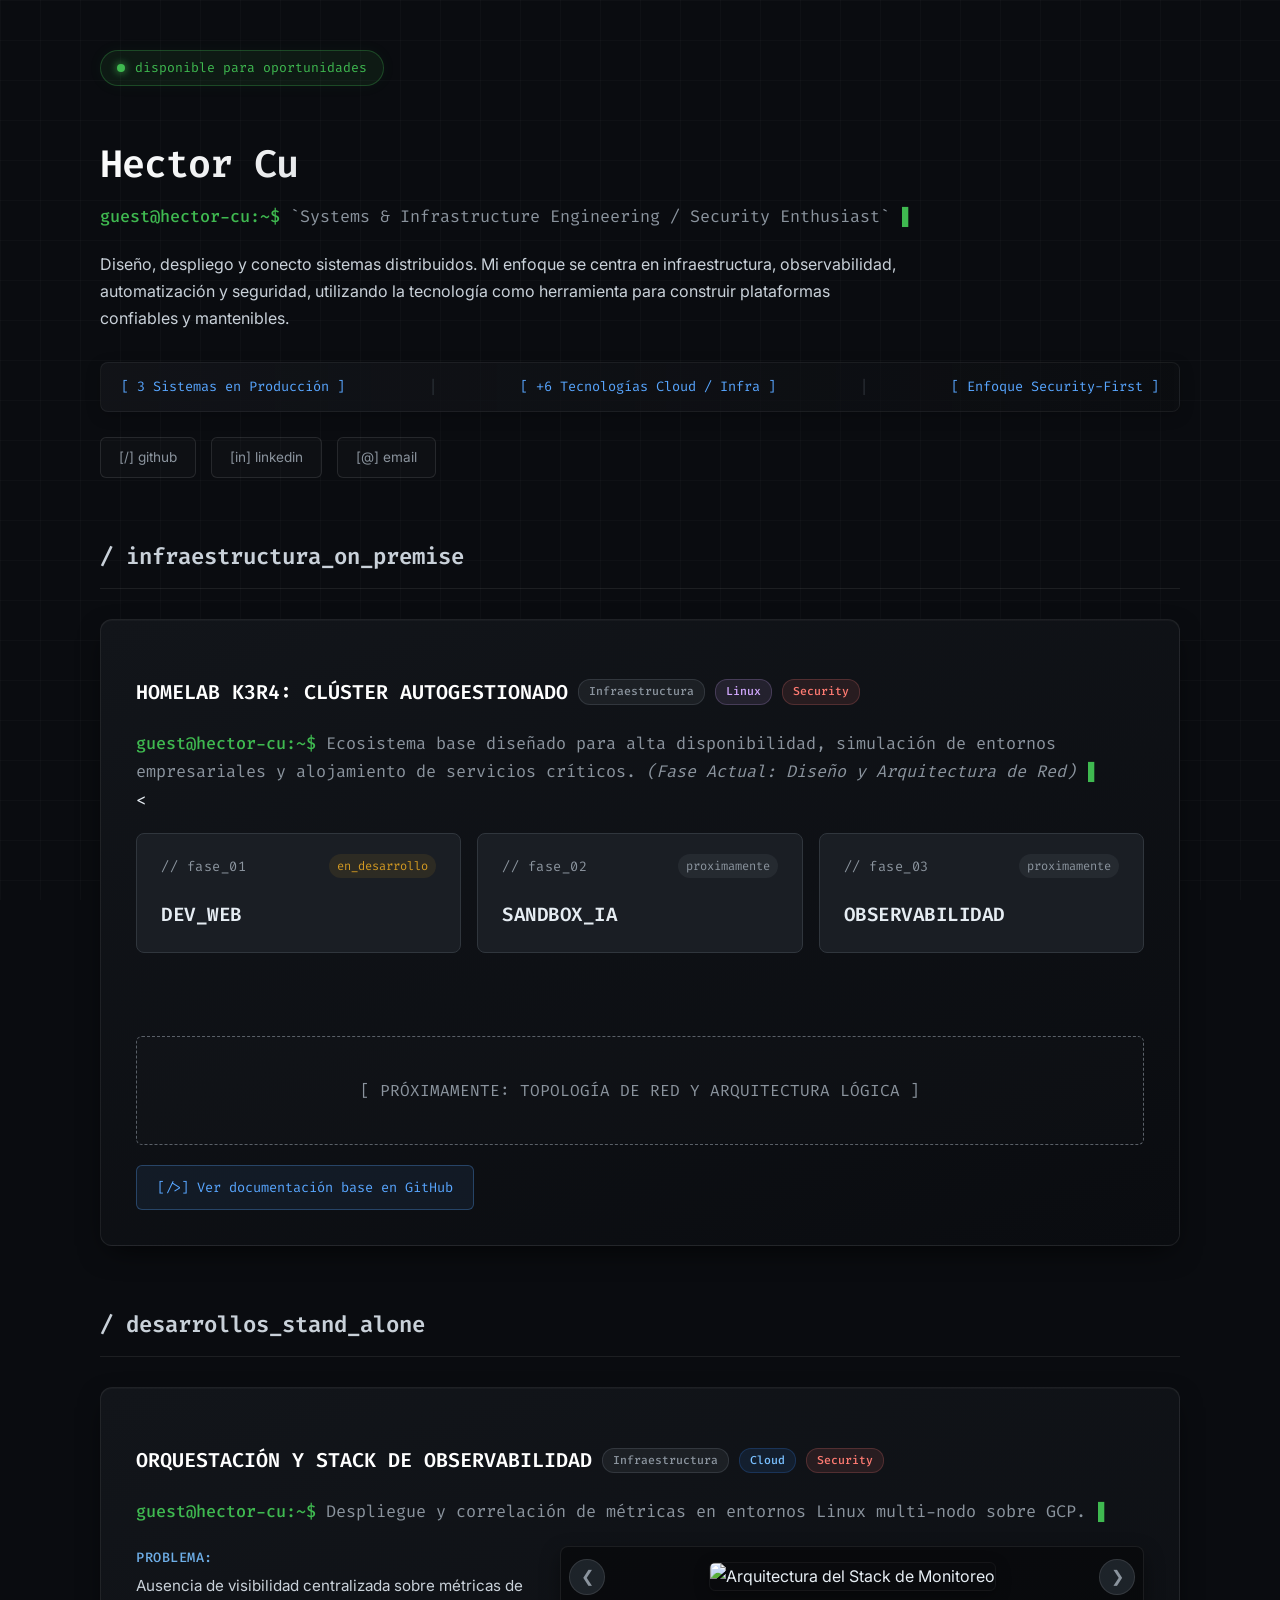
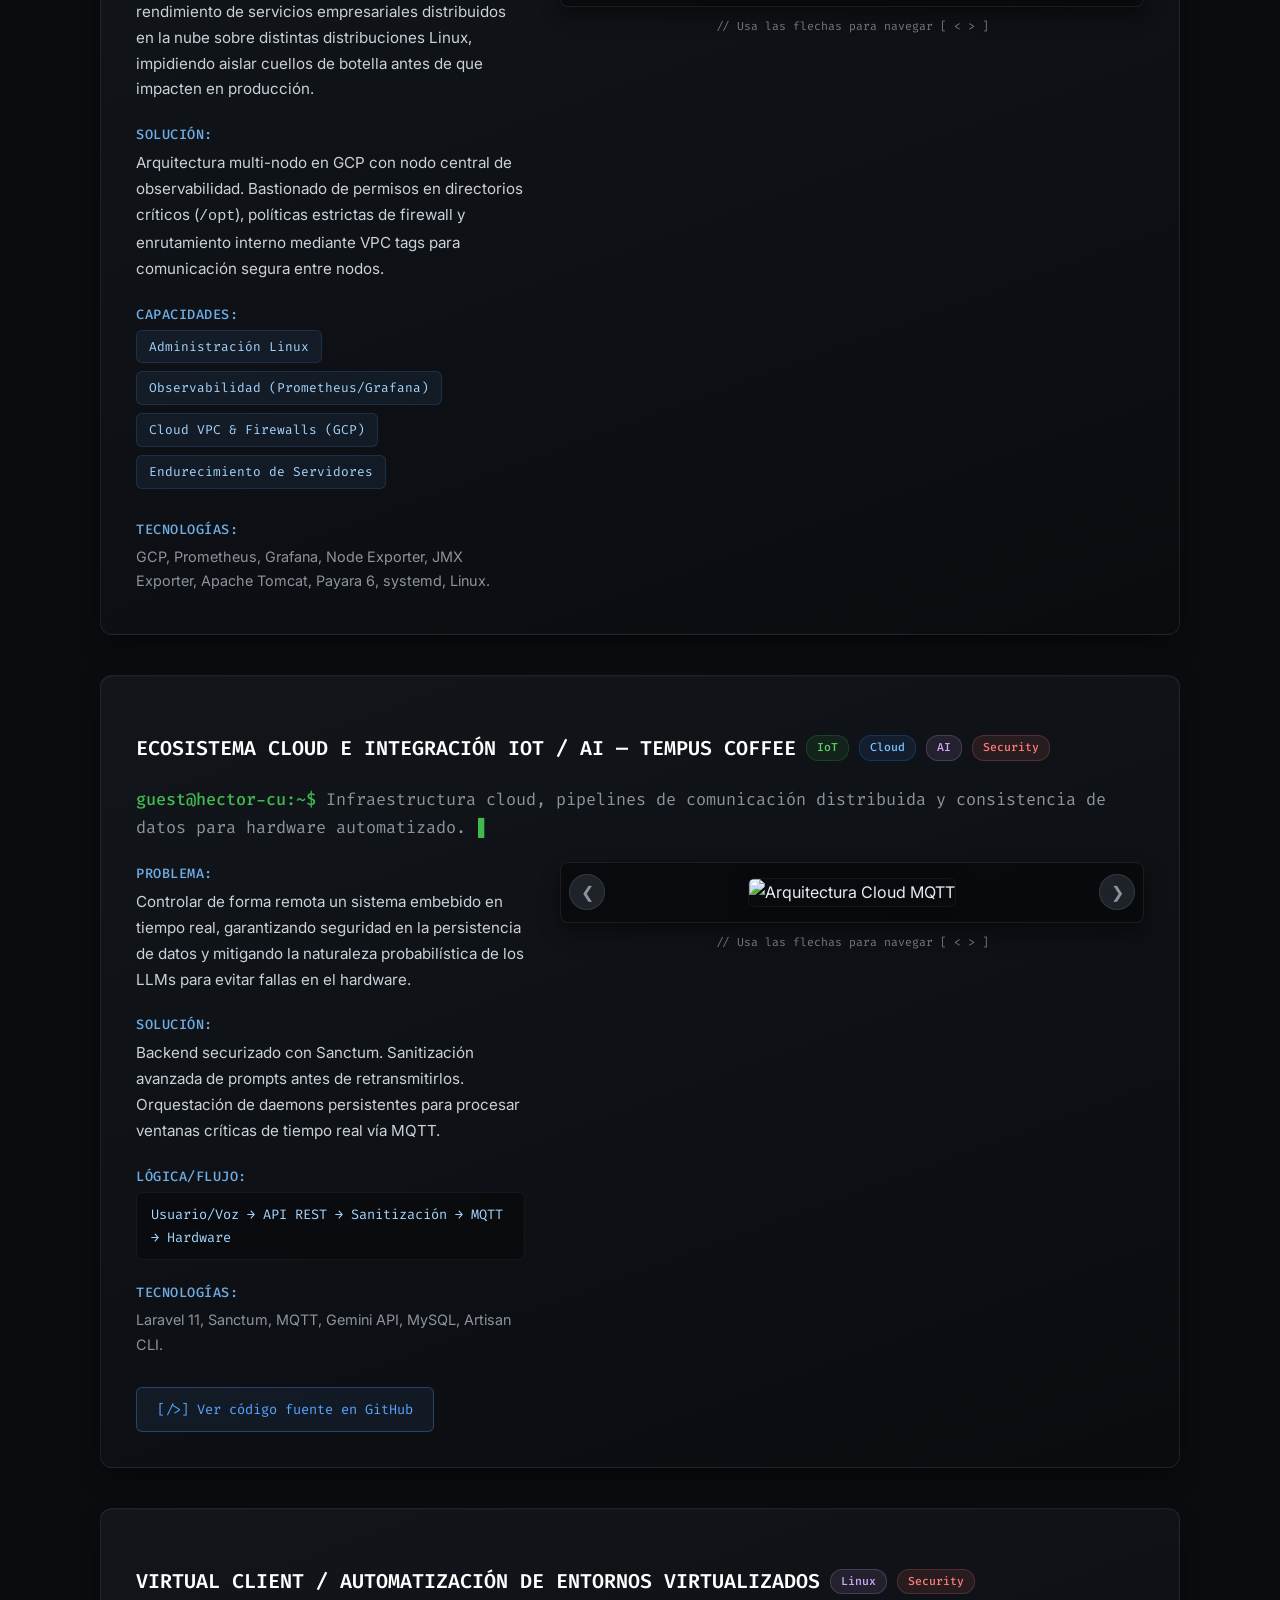
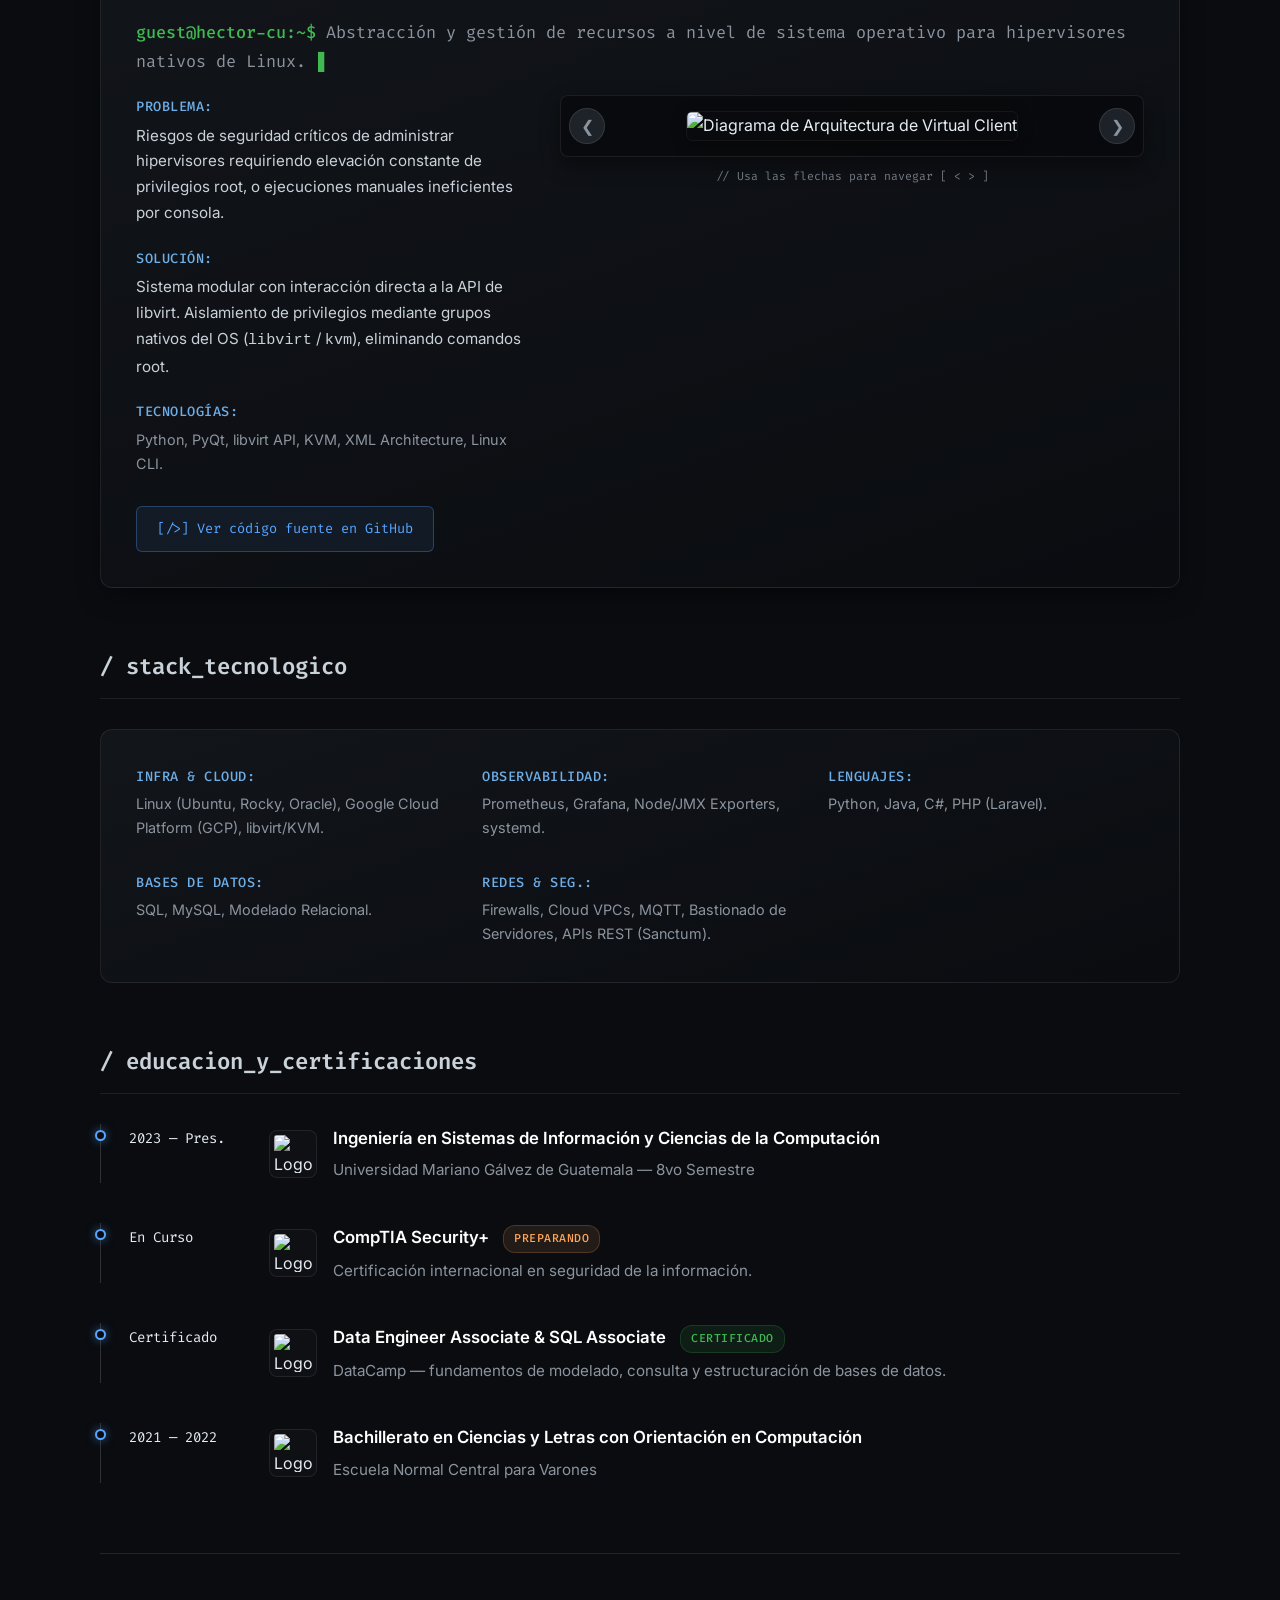
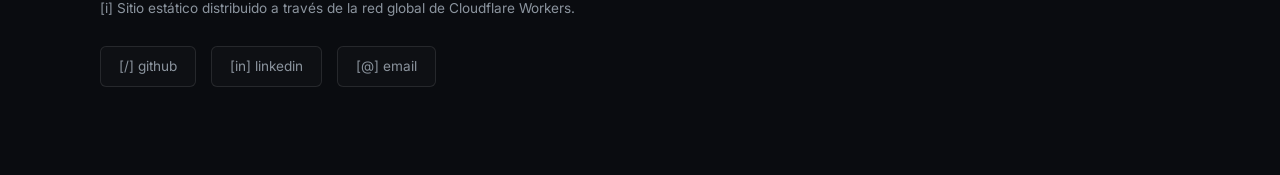
==== files/index.html @ 95800858 "Refactorizacion fases de desarrollo homelab" ====
<!doctype html>
<html lang="es">
  <head>
    <meta charset="UTF-8" />
    <meta name="viewport" content="width=device-width, initial-scale=1.0" />
    <title>Hector Cu | Systems & Infrastructure</title>
    <meta name="referrer" content="no-referrer" />

    <link rel="icon" type="image/svg+xml" href="./images/favicon.svg" />

    <meta property="og:type" content="website" />
    <meta property="og:title" content="Hector Cu | Systems & Infrastructure" />
    <meta
      property="og:description"
      content="Ingeniero de Sistemas enfocado en arquitectura cloud, observabilidad y ciberseguridad. 3 sistemas en producción sobre GCP, libvirt y Laravel."
    />
    <meta
      property="og:url"
      content="https://portafolio.cugarciahector.workers.dev/"
    />
    <meta property="og:image" content="https://i.imgur.com/SAuv549.png" />

    <meta name="twitter:card" content="summary_large_image" />
    <meta name="twitter:title" content="Hector Cu | Systems & Infrastructure" />
    <meta
      name="twitter:description"
      content="Ingeniero de Sistemas enfocado en arquitectura cloud, observabilidad y ciberseguridad."
    />
    <meta name="twitter:image" content="https://i.imgur.com/SAuv549.png" />

    <link
      href="https://fonts.googleapis.com/css2?family=Fira+Code:wght@400;500;600&family=Inter:wght@400;500;600&display=swap"
      rel="stylesheet"
    />
    <link rel="stylesheet" href="./css/styles.css" />
  </head>
  <body>
    <div class="container">
      <header>
        <div class="availability-badge">
          <span class="availability-dot"></span>
          disponible para oportunidades
        </div>

        <h1>Hector Cu</h1>
        <p class="subtitle">
          `Systems & Infrastructure Engineering / Security Enthusiast`
        </p>
        <p class="bio">
          Diseño, despliego y conecto sistemas distribuidos. Mi enfoque se
          centra en infraestructura, observabilidad, automatización y seguridad,
          utilizando la tecnología como herramienta para construir plataformas
          confiables y mantenibles.
        </p>

        <div class="metrics-bar">
          <span>[ 3 Sistemas en Producción ]</span>
          <span class="metrics-divider">|</span>
          <span>[ +6 Tecnologías Cloud / Infra ]</span>
          <span class="metrics-divider">|</span>
          <span>[ Enfoque Security-First ]</span>
        </div>

        <nav class="social-links" aria-label="Enlaces sociales">
          <a href="https://github.com/k3r44" target="_blank" class="social-link"
            >[/] github</a
          >
          <a
            href="https://www.linkedin.com/in/hector-cu/"
            target="_blank"
            class="social-link"
            >[in] linkedin</a
          >
          <a href="mailto:cugarciahector@gmail.com" class="social-link"
            >[@] email</a
          >
        </nav>
      </header>

      <main>
        <!-- ==========================================
                 PROYECTO INSIGNIA: HOMELAB
            =========================================== -->
        <section id="homelab" aria-labelledby="title-homelab">
          <h2 id="title-homelab">/ infraestructura_on_premise</h2>

          <article class="project-card">
            <h3 class="project-title">
              HOMELAB K3R4: CLÚSTER AUTOGESTIONADO
              <span class="tag tag-infra">Infraestructura</span>
              <span class="tag tag-linux">Linux</span>
              <span class="tag tag-sec">Security</span>
            </h3>
            <p class="subtitle">
              Ecosistema base diseñado para alta disponibilidad, simulación de
              entornos empresariales y alojamiento de servicios críticos.
              <em>(Fase Actual: Diseño y Arquitectura de Red)</em>
            </p>

            <<div class="homelab-container">
              <!-- GRID DE TARJETAS INICIALES -->
              <div class="homelab-grid">
                <!-- Fase 1: Dev_Web -->
                <div class="node-card" data-target="detail-01">
                  <div class="card-header">
                    <span class="phase-label">// fase_01</span>
                    <span class="node-status pending">en_desarrollo</span>
                  </div>
                  <h4 class="node-title">Dev_Web</h4>
                </div>

                <!-- Fase 2: Sandbox_IA -->
                 <div class="node-card" data-target="detail-02">
                  <div class="card-header">
                    <span class="phase-label">// fase_02</span>
                    <span class="node-status not-started">proximamente</span>
                  </div>
                  <h4 class="node-title">Sandbox_IA</h4>
                </div>

                <!-- Fase 3: Observabilidad -->
                <div class="node-card" data-target="detail-03">
                  <div class="card-header">
                    <span class="phase-label">// fase_03</span>
                    <span class="node-status not-started">proximamente</span>
                  </div>
                  <h4 class="node-title">Observabilidad</h4>
                </div>
              </div> <!-- ESTE DIV CIERRA EL GRID (Ahora sí incluye las 3) -->

              <!-- PANELES DE DETALLE A ANCHO COMPLETO -->
              <div class="details-wrapper">
                
                <!-- Detalles Fase 1: Dev_Web -->
                <div id="detail-01" class="full-width-detail">
                  <div class="detail-top-right">
                    <span class="node-status status">Arquitectura y Diseño</span>
                  </div>

                  <div class="detail-content-grid">
                    <div class="detail-text-col">
                      <p class="meta-content desc-text">
                        <strong>Descripción:</strong> Entorno de despliegue para
                        aplicaciones web (staging/producción local) enfocado en
                        estabilidad.
                      </p>
                      <p class="meta-content" style="margin-top: 15px">
                        <strong>Objetivos:</strong> Simular el entorno de
                        despliegue para páginas y aplicaciones web.
                      </p>
                      <div class="meta-content" style="margin-top: 25px">
                        <span class="tech-stack">LXC</span>
                        <span class="tech-stack">Nginx</span>
                        <span class="tech-stack">Cloudflare Tunnels</span>
                      </div>
                    </div>
                    <div class="detail-diagram-col">
                      <!-- Contenedor con ID para Mermaid.js -->
                      <div class="node-diagram" id="diagrama-fase-1">
                        <!-- El script de Mermaid inyectará el gráfico aquí -->
                      </div>
                    </div>
                  </div>
                </div>

                <!-- Detalles Fase 2: Sandbox_IA -->
                 <div id="detail-02" class="full-width-detail">
                  <div class="detail-top-right">
                    <span class="node-status not-started">Próximamente</span>
                  </div>

                  <div class="detail-content-grid">
                    <div class="detail-text-col">
                      <p class="meta-content desc-text">
                        <strong>Descripción:</strong> Entorno aislado
                        (air-gapped/VLAN separada) para experimentación y
                        despliegue de modelos LLM locales.
                      </p>
                      <p class="meta-content" style="margin-top: 15px">
                        <strong>Objetivos:</strong> Alojar servicios de IA sin
                        exposición externa garantizando privacidad de datos.
                      </p>
                      <div class="meta-content" style="margin-top: 25px">
                        <span class="tech-stack">CUDA</span>
                        <span class="tech-stack">Ollama</span>
                      </div>
                    </div>
                    <div class="detail-diagram-col">
                      <div class="node-diagram">
                        <span>[ PRÓXIMAMENTE: DIAGRAMA E INFORMACIÓN DEL SANDBOX IA ]</span>
                      </div>
                    </div>
                  </div>
                </div>

                <!-- Detalles Fase 3: Observabilidad -->
                <div id="detail-03" class="full-width-detail">
                  <div class="detail-top-right">
                    <span class="node-status not-started">Próximamente</span>
                  </div>

                  <div class="detail-content-grid">
                    <div class="detail-text-col">
                      <p class="meta-content desc-text">
                        <strong>Descripción:</strong> Stack integral para la
                        supervisión de recursos, máquinas virtuales y
                        contenedores en tiempo real.
                      </p>
                      <p class="meta-content" style="margin-top: 15px">
                        <strong>Objetivos:</strong> Monitoreo proactivo,
                        recolección de métricas y visualización de logs.
                      </p>
                      <div class="meta-content" style="margin-top: 25px">
                        <span class="tech-stack">Prometheus</span>
                        <span class="tech-stack">Grafana</span>
                      </div>
                    </div>
                    <div class="detail-diagram-col">
                      <div class="node-diagram">
                        <span>[ PRÓXIMAMENTE: DIAGRAMA E INFORMACIÓN DEL STACK ]</span>
                      </div>
                    </div>
                  </div>
                </div>

              </div>

              <!-- Diagrama base que siempre está visible al fondo -->
              <div class="homelab-diagram">
                <span>[ PRÓXIMAMENTE: TOPOLOGÍA DE RED Y ARQUITECTURA LÓGICA ]</span>
              </div>
            </div>
            <a
              href="https://github.com/k3r44/Infraestructura-homelab"
              target="_blank"
              class="btn-github"
              style="margin-top: 20px; display: inline-block"
              >[/>] Ver documentación base en GitHub</a
            >
          </article>
        </section>

        <!-- ==========================================
                 OTROS PROYECTOS PRINCIPALES
            =========================================== -->
        <section id="proyectos" aria-labelledby="title-proyectos">
          <h2 id="title-proyectos">/ desarrollos_stand_alone</h2>

          <article class="project-card">
            <h3 class="project-title">
              ORQUESTACIÓN Y STACK DE OBSERVABILIDAD
              <span class="tag tag-infra">Infraestructura</span>
              <span class="tag tag-cloud">Cloud</span>
              <span class="tag tag-sec">Security</span>
            </h3>
            <p class="subtitle" style="margin-bottom: 20px">
              Despliegue y correlación de métricas en entornos Linux multi-nodo
              sobre GCP.
            </p>

            <div class="project-split">
              <div class="project-info">
                <div class="project-section">
                  <span class="meta-label">Problema:</span>
                  <p class="meta-content">
                    Ausencia de visibilidad centralizada sobre métricas de
                    rendimiento de servicios empresariales distribuidos en la
                    nube sobre distintas distribuciones Linux, impidiendo aislar
                    cuellos de botella antes de que impacten en producción.
                  </p>
                </div>

                <div class="project-section">
                  <span class="meta-label">Solución:</span>
                  <p class="meta-content">
                    Arquitectura multi-nodo en GCP con nodo central de
                    observabilidad. Bastionado de permisos en directorios
                    críticos (<code>/opt</code>), políticas estrictas de
                    firewall y enrutamiento interno mediante VPC tags para
                    comunicación segura entre nodos.
                  </p>
                </div>

                <div class="project-section">
                  <span class="meta-label">Capacidades:</span>
                  <div class="meta-content">
                    <span class="tech-stack">Administración Linux</span>
                    <span class="tech-stack"
                      >Observabilidad (Prometheus/Grafana)</span
                    >
                    <span class="tech-stack">Cloud VPC & Firewalls (GCP)</span>
                    <span class="tech-stack">Endurecimiento de Servidores</span>
                  </div>
                </div>

                <div class="project-section">
                  <span class="meta-label">Tecnologías:</span>
                  <p class="meta-content tech-list">
                    GCP, Prometheus, Grafana, Node Exporter, JMX Exporter,
                    Apache Tomcat, Payara 6, systemd, Linux.
                  </p>
                </div>
              </div>

              <div class="project-gallery">
                <div class="carousel-container carousel">
                  <button
                    class="carousel-btn prev"
                    aria-label="Imagen anterior"
                  >
                    &#10094;
                  </button>
                  <div class="carousel-track">
                    <div class="slide">
                      <img
                        src="https://i.imgur.com/qq0LzWN.png"
                        alt="Arquitectura del Stack de Monitoreo"
                        class="carousel-img"
                      />
                    </div>
                    <div class="slide">
                      <img
                        src="https://i.imgur.com/SAuv549.png"
                        alt="Grafana Telemetry Dashboard"
                        class="carousel-img"
                      />
                    </div>
                    <div class="slide">
                      <img
                        src="https://i.imgur.com/YJ1fjzV.png"
                        alt="Grafana Resource Detail"
                        class="carousel-img"
                      />
                    </div>
                  </div>
                  <button
                    class="carousel-btn next"
                    aria-label="Siguiente imagen"
                  >
                    &#10095;
                  </button>
                </div>
                <span class="carousel-indicator"
                  >// Usa las flechas para navegar [ &lt; &gt; ]</span
                >
              </div>
            </div>
          </article>

          <article class="project-card">
            <h3 class="project-title">
              ECOSISTEMA CLOUD E INTEGRACIÓN IOT / AI — TEMPUS COFFEE
              <span class="tag tag-iot">IoT</span>
              <span class="tag tag-cloud">Cloud</span>
              <span class="tag tag-ai">AI</span>
              <span class="tag tag-sec">Security</span>
            </h3>
            <p class="subtitle" style="margin-bottom: 20px">
              Infraestructura cloud, pipelines de comunicación distribuida y
              consistencia de datos para hardware automatizado.
            </p>

            <div class="project-split">
              <div class="project-info">
                <div class="project-section">
                  <span class="meta-label">Problema:</span>
                  <p class="meta-content">
                    Controlar de forma remota un sistema embebido en tiempo
                    real, garantizando seguridad en la persistencia de datos y
                    mitigando la naturaleza probabilística de los LLMs para
                    evitar fallas en el hardware.
                  </p>
                </div>

                <div class="project-section">
                  <span class="meta-label">Solución:</span>
                  <p class="meta-content">
                    Backend securizado con Sanctum. Sanitización avanzada de
                    prompts antes de retransmitirlos. Orquestación de daemons
                    persistentes para procesar ventanas críticas de tiempo real
                    vía MQTT.
                  </p>
                </div>

                <div class="project-section">
                  <span class="meta-label">Lógica/Flujo:</span>
                  <p class="meta-content flow-text">
                    Usuario/Voz → API REST → Sanitización → MQTT → Hardware
                  </p>
                </div>

                <div class="project-section">
                  <span class="meta-label">Tecnologías:</span>
                  <p class="meta-content tech-list">
                    Laravel 11, Sanctum, MQTT, Gemini API, MySQL, Artisan CLI.
                  </p>
                </div>
              </div>

              <div class="project-gallery">
                <div class="carousel-container carousel">
                  <button
                    class="carousel-btn prev"
                    aria-label="Imagen anterior"
                  >
                    &#10094;
                  </button>
                  <div class="carousel-track">
                    <div class="slide">
                      <img
                        src="https://i.imgur.com/8CYnpdY.png"
                        alt="Arquitectura Cloud MQTT"
                        class="carousel-img"
                      />
                    </div>
                    <div class="slide">
                      <img
                        src="https://i.imgur.com/5h6PEkO.png"
                        alt="Planos de Ingeniería de Hardware"
                        class="carousel-img"
                      />
                    </div>
                    <div class="slide">
                      <img
                        src="https://i.imgur.com/HVesEwt.png"
                        alt="Frontend Tempus Coffee"
                        class="carousel-img"
                      />
                    </div>
                  </div>
                  <button
                    class="carousel-btn next"
                    aria-label="Siguiente imagen"
                  >
                    &#10095;
                  </button>
                </div>
                <span class="carousel-indicator"
                  >// Usa las flechas para navegar [ &lt; &gt; ]</span
                >
              </div>
            </div>

            <a
              href="https://github.com/k3r44/cafetera-laravel"
              target="_blank"
              class="btn-github"
              >[/>] Ver código fuente en GitHub</a
            >
          </article>

          <article class="project-card">
            <h3 class="project-title">
              VIRTUAL CLIENT / AUTOMATIZACIÓN DE ENTORNOS VIRTUALIZADOS
              <span class="tag tag-linux">Linux</span>
              <span class="tag tag-sec">Security</span>
            </h3>
            <p class="subtitle" style="margin-bottom: 20px">
              Abstracción y gestión de recursos a nivel de sistema operativo
              para hipervisores nativos de Linux.
            </p>

            <div class="project-split">
              <div class="project-info">
                <div class="project-section">
                  <span class="meta-label">Problema:</span>
                  <p class="meta-content">
                    Riesgos de seguridad críticos de administrar hipervisores
                    requiriendo elevación constante de privilegios root, o
                    ejecuciones manuales ineficientes por consola.
                  </p>
                </div>

                <div class="project-section">
                  <span class="meta-label">Solución:</span>
                  <p class="meta-content">
                    Sistema modular con interacción directa a la API de libvirt.
                    Aislamiento de privilegios mediante grupos nativos del OS
                    (<code>libvirt</code> / <code>kvm</code>), eliminando
                    comandos root.
                  </p>
                </div>

                <div class="project-section">
                  <span class="meta-label">Tecnologías:</span>
                  <p class="meta-content tech-list">
                    Python, PyQt, libvirt API, KVM, XML Architecture, Linux CLI.
                  </p>
                </div>
              </div>

              <div class="project-gallery">
                <div class="carousel-container carousel">
                  <button
                    class="carousel-btn prev"
                    aria-label="Imagen anterior"
                  >
                    &#10094;
                  </button>
                  <div class="carousel-track">
                    <div class="slide">
                      <img
                        src="https://i.imgur.com/eMKJnuF.png"
                        alt="Diagrama de Arquitectura de Virtual Client"
                        class="carousel-img"
                      />
                    </div>
                    <div class="slide">
                      <img
                        src="https://i.imgur.com/dEFFFmI.png"
                        alt="Virtual Client GUI Interface"
                        class="carousel-img"
                      />
                    </div>
                  </div>
                  <button
                    class="carousel-btn next"
                    aria-label="Siguiente imagen"
                  >
                    &#10095;
                  </button>
                </div>
                <span class="carousel-indicator"
                  >// Usa las flechas para navegar [ &lt; &gt; ]</span
                >
              </div>
            </div>

            <a
              href="https://github.com/k3r44/Virtual_Client"
              target="_blank"
              class="btn-github"
              >[/>] Ver código fuente en GitHub</a
            >
          </article>
        </section>

        <!-- ==========================================
                 STACK TECNOLÓGICO
            =========================================== -->
        <section id="stack" aria-labelledby="title-stack">
          <h2 id="title-stack">/ stack_tecnologico</h2>

          <div class="stack-card">
            <div class="project-section">
              <span class="meta-label">Infra & Cloud:</span>
              <p class="meta-content tech-list">
                Linux (Ubuntu, Rocky, Oracle), Google Cloud Platform (GCP),
                libvirt/KVM.
              </p>
            </div>
            <div class="project-section">
              <span class="meta-label">Observabilidad:</span>
              <p class="meta-content tech-list">
                Prometheus, Grafana, Node/JMX Exporters, systemd.
              </p>
            </div>
            <div class="project-section">
              <span class="meta-label">Lenguajes:</span>
              <p class="meta-content tech-list">
                Python, Java, C#, PHP (Laravel).
              </p>
            </div>
            <div class="project-section">
              <span class="meta-label">Bases de Datos:</span>
              <p class="meta-content tech-list">
                SQL, MySQL, Modelado Relacional.
              </p>
            </div>
            <div class="project-section">
              <span class="meta-label">Redes & Seg.:</span>
              <p class="meta-content tech-list">
                Firewalls, Cloud VPCs, MQTT, Bastionado de Servidores, APIs REST
                (Sanctum).
              </p>
            </div>
          </div>
        </section>

        <!-- ==========================================
                 EDUCACIÓN Y CERTIFICACIONES
            =========================================== -->
        <section id="educacion" aria-labelledby="title-edu">
          <h2 id="title-edu">/ educacion_y_certificaciones</h2>

          <article class="edu-card">
            <div class="edu-section">
              <span class="edu-time">2023 — Pres.</span>
              <div class="edu-flex-container">
                <img
                  src="https://placehold.co/100x100/12151a/8b949e?text=UMG"
                  alt="Logo UMG"
                  class="edu-logo"
                />
                <div class="meta-content">
                  <span class="edu-name"
                    >Ingeniería en Sistemas de Información y Ciencias de la
                    Computación</span
                  >
                  <span class="edu-sub"
                    >Universidad Mariano Gálvez de Guatemala — 8vo
                    Semestre</span
                  >
                </div>
              </div>
            </div>
          </article>

          <article class="edu-card">
            <div class="edu-section">
              <span class="edu-time">En Curso</span>
              <div class="edu-flex-container">
                <img
                  src="https://placehold.co/100x100/12151a/ffa657?text=SEC%2B"
                  alt="Logo CompTIA"
                  class="edu-logo"
                />
                <div class="meta-content">
                  <span class="edu-name">
                    CompTIA Security+
                    <span class="cert-status in-progress">preparando</span>
                  </span>
                  <span class="edu-sub"
                    >Certificación internacional en seguridad de la
                    información.</span
                  >
                </div>
              </div>
            </div>
          </article>

          <article class="edu-card">
            <div class="edu-section">
              <span class="edu-time">Certificado</span>
              <div class="edu-flex-container">
                <img
                  src="https://placehold.co/100x100/12151a/3fb950?text=DC"
                  alt="Logo DataCamp"
                  class="edu-logo"
                />
                <div class="meta-content">
                  <span class="edu-name">
                    Data Engineer Associate & SQL Associate
                    <span class="cert-status done">certificado</span>
                  </span>
                  <span class="edu-sub"
                    >DataCamp — fundamentos de modelado, consulta y
                    estructuración de bases de datos.</span
                  >
                </div>
              </div>
            </div>
          </article>

          <article class="edu-card">
            <div class="edu-section">
              <span class="edu-time">2021 — 2022</span>
              <div class="edu-flex-container">
                <img
                  src="https://placehold.co/100x100/12151a/8b949e?text=ENCV"
                  alt="Logo Colegio"
                  class="edu-logo"
                />
                <div class="meta-content">
                  <span class="edu-name"
                    >Bachillerato en Ciencias y Letras con Orientación en
                    Computación</span
                  >
                  <span class="edu-sub"
                    >Escuela Normal Central para Varones</span
                  >
                </div>
              </div>
            </div>
          </article>
        </section>
      </main>

      <footer>
        <p class="footer-note">
          [i] Sitio estático distribuido a través de la red global de Cloudflare
          Workers.
        </p>
        <nav
          class="social-links"
          aria-label="Enlaces sociales del pie de página"
        >
          <a href="https://github.com/k3r44" target="_blank" class="social-link"
            >[/] github</a
          >
          <a
            href="https://www.linkedin.com/in/hector-cu/"
            target="_blank"
            class="social-link"
            >[in] linkedin</a
          >
          <a href="mailto:cugarciahector@gmail.com" class="social-link"
            >[@] email</a
          >
        </nav>
      </footer>
    </div>

    <script>
      document.addEventListener("DOMContentLoaded", () => {
        // ==========================================
        // 1. LÓGICA DEL CARRUSEL DE IMÁGENES
        // ==========================================
        document.querySelectorAll(".carousel").forEach((carousel) => {
          const track = carousel.querySelector(".carousel-track");
          const slides = Array.from(track.querySelectorAll(".slide"));
          const nextBtn = carousel.querySelector(".next");
          const prevBtn = carousel.querySelector(".prev");
          let currentIndex = 0;

          function updateCarousel() {
            track.style.transform = `translateX(-${currentIndex * 100}%)`;
          }

          nextBtn.addEventListener("click", () => {
            currentIndex =
              currentIndex === slides.length - 1 ? 0 : currentIndex + 1;
            updateCarousel();
          });

          prevBtn.addEventListener("click", () => {
            currentIndex =
              currentIndex === 0 ? slides.length - 1 : currentIndex - 1;
            updateCarousel();
          });
        });
      });

      // ==========================================
      // 2. LÓGICA DE EXPANSIÓN A ANCHO COMPLETO (HOVER MEJORADO)
      // ==========================================
      const phaseCards = document.querySelectorAll(".node-card");
      const detailPanels = document.querySelectorAll(".full-width-detail");
      
      let hideTimeout; // Variable para controlar el temporizador

      phaseCards.forEach((card) => {
        // Cuando el mouse ENTRA a la tarjeta pequeña
        card.addEventListener("mouseenter", () => {
          clearTimeout(hideTimeout); // Cancelamos cualquier cierre pendiente
          
          detailPanels.forEach((panel) => panel.classList.remove("active"));
          const targetId = card.getAttribute("data-target");
          document.getElementById(targetId).classList.add("active");
        });

        // Cuando el mouse SALE de la tarjeta pequeña
        card.addEventListener("mouseleave", () => {
          const targetId = card.getAttribute("data-target");
          
          // En lugar de cerrar de golpe, esperamos 150ms. 
          // Es el tiempo suficiente para mover el mouse hacia abajo.
          hideTimeout = setTimeout(() => {
            document.getElementById(targetId).classList.remove("active");
          }, 150);
        });
      });

      // Añadimos interactividad a los paneles grandes también
      detailPanels.forEach((panel) => {
        // Si el mouse logra entrar al panel grande a tiempo, cancelamos el cierre
        panel.addEventListener("mouseenter", () => {
          clearTimeout(hideTimeout); 
        });

        // Si el mouse sale del panel grande, entonces sí lo cerramos
        panel.addEventListener("mouseleave", () => {
          panel.classList.remove("active");
        });
      });
    </script>

    <!-- ==========================================
         3. LÓGICA DE MERMAID (DIAGRAMAS COMO CÓDIGO)
         ========================================== -->
    <script type="module">
        import mermaid from 'https://cdn.jsdelivr.net/npm/mermaid@10/dist/mermaid.esm.min.mjs';
        
        // Configuramos el diseño oscuro para que combine
        mermaid.initialize({ 
            startOnLoad: true, 
            theme: 'dark',
            background: 'transparent'
        });

        // Hacemos el fetch de tu archivo de forma dinámica
        fetch('./diagrams/produccion_web.mmd')
            .then(response => {
                if (!response.ok) throw new Error('No se pudo cargar el archivo del diagrama');
                return response.text();
            })
            .then(mermaidCode => {
                const container = document.getElementById('diagrama-fase-1');
                if(container) {
                    // Metemos el código crudo dentro de la etiqueta pre
                    container.innerHTML = `<pre class="mermaid">${mermaidCode}</pre>`;
                    // Le decimos a Mermaid que escanee y dibuje el SVG
                    mermaid.run({ nodes: container.querySelectorAll('.mermaid') });
                }
            })
            .catch(error => console.error('Error cargando Mermaid:', error));
    </script>
  </body>
</html>
---- files/css/styles.css ----
/* ============================================
   Hector Cu | Portfolio Styles
   Premium Engineering Interface (Grid & Custom Fonts)
   ============================================ */

/* === BASE === */
html { scroll-behavior: smooth; }

*, *::before, *::after { box-sizing: border-box; }

body {
    background-color: #0a0c10;
    background-image: 
        linear-gradient(rgba(255, 255, 255, 0.02) 1px, transparent 1px),
        linear-gradient(90deg, rgba(255, 255, 255, 0.02) 1px, transparent 1px);
    background-size: 40px 40px; 
    background-attachment: fixed;
    color: #e6edf3;
    font-family: 'Inter', system-ui, -apple-system, sans-serif;
    line-height: 1.7; 
    margin: 0;
    padding: 50px 20px;
}

/* 1. CONTENEDOR MÁS ANCHO PARA MÁS PRESENCIA */
.container {
    max-width: 1080px; 
    margin: 0 auto;
}

/* === TIPOGRAFÍA TÉCNICA === */
h1, h2, h3, .meta-label, .tech-stack, .flow-text, summary, .btn-github, .edu-time, .cert-status, .availability-badge, .metrics-bar, .carousel-indicator {
    font-family: 'Fira Code', monospace;
}

h1, h2, h3 { font-weight: 600; }

h1 {
    font-size: 2.4rem; 
    margin-bottom: 5px;
    background: linear-gradient(135deg, #ffffff 0%, #8b949e 100%);
    background-clip: text;
    -webkit-background-clip: text;
    -webkit-text-fill-color: transparent;
    letter-spacing: -1px;
}

h2 {
    font-size: 1.4rem;
    margin-top: 60px;
    margin-bottom: 30px;
    border-bottom: 1px solid rgba(255, 255, 255, 0.08); 
    padding-bottom: 12px;
    color: #c9d1d9;
}

.subtitle {
    color: #8b949e;
    font-size: 1.05rem;
    margin: 0;
    font-family: 'Fira Code', monospace;
}

.subtitle::before {
    content: "guest@hector-cu:~$ ";
    color: #3fb950;
    font-weight: 500;
}

.subtitle::after {
    content: "▋";
    color: #3fb950;
    margin-left: 2px;
    animation: blink-cursor 1.2s steps(2, start) infinite;
}

@keyframes blink-cursor { to { visibility: hidden; } }

/* === HEADER === */
header {
    margin-bottom: 20px;
    animation: systemRender 0.5s cubic-bezier(0.16, 1, 0.3, 1) forwards;
}

.bio {
    color: #c9d1d9;
    font-size: 1rem;
    margin-top: 20px;
    margin-bottom: 0;
    max-width: 800px; 
}

/* === MÉTRICAS ANCLA === */
.metrics-bar {
    font-size: 0.85rem;
    color: #58a6ff;
    background: linear-gradient(90deg, rgba(18, 20, 25, 0.9) 0%, rgba(13, 15, 18, 0.5) 100%);
    border: 1px solid rgba(255, 255, 255, 0.06);
    border-radius: 8px;
    padding: 12px 20px;
    margin-top: 30px;
    display: flex;
    justify-content: space-between;
    flex-wrap: wrap;
    gap: 10px;
    box-shadow: 0 4px 15px rgba(0,0,0,0.2); 
    opacity: 0;
    animation: systemRender 0.5s cubic-bezier(0.16, 1, 0.3, 1) forwards;
    animation-delay: 0.1s;
}

.metrics-divider { color: #30363d; }

/* === BADGE DE DISPONIBILIDAD === */
.availability-badge {
    display: inline-flex;
    align-items: center;
    gap: 10px;
    font-size: 0.82rem;
    color: #3fb950;
    background-color: rgba(63, 185, 80, 0.08); 
    border: 1px solid rgba(63, 185, 80, 0.3);
    border-radius: 20px;
    padding: 6px 16px;
    margin-bottom: 20px;
    box-shadow: 0 0 15px rgba(63, 185, 80, 0.05); 
}

.availability-dot {
    width: 8px;
    height: 8px;
    background-color: #3fb950;
    border-radius: 50%;
    box-shadow: 0 0 8px #3fb950;
    animation: pulse-dot 2s ease-in-out infinite;
    flex-shrink: 0;
}

@keyframes pulse-dot {
    0%, 100% { opacity: 1; transform: scale(1); }
    50%      { opacity: 0.4; transform: scale(0.8); }
}

/* === LINKS SOCIALES === */
.social-links {
    display: flex;
    gap: 15px;
    flex-wrap: wrap;
    margin-top: 25px;
    opacity: 0;
    animation: systemRender 0.5s cubic-bezier(0.16, 1, 0.3, 1) forwards;
    animation-delay: 0.15s;
}

.social-link {
    display: inline-flex;
    align-items: center;
    gap: 6px;
    font-size: 0.85rem;
    color: #8b949e; 
    text-decoration: none;
    background-color: rgba(255, 255, 255, 0.02);
    border: 1px solid rgba(255, 255, 255, 0.1);
    border-radius: 6px;
    padding: 8px 18px;
    transition: all 0.3s cubic-bezier(0.25, 0.8, 0.25, 1);
}

.social-link:hover {
    color: #58a6ff; 
    border-color: #58a6ff;
    background-color: rgba(88, 166, 255, 0.08);
    transform: translateY(-2px); 
    box-shadow: 0 4px 12px rgba(88, 166, 255, 0.15);
}

/* === TARJETAS DE PROYECTO === */
.project-card {
    background: linear-gradient(160deg, #12151a 0%, #0a0c10 100%); 
    border: 1px solid rgba(255, 255, 255, 0.08); 
    border-radius: 12px; 
    padding: 35px; 
    margin-bottom: 40px;
    box-shadow: 0 10px 30px -10px rgba(0, 0, 0, 0.8), inset 0 1px 0 rgba(255, 255, 255, 0.03);
    transition: all 0.4s cubic-bezier(0.25, 1, 0.5, 1);
}

.project-card:hover {
    border-color: rgba(88, 166, 255, 0.3); 
    background: linear-gradient(160deg, #151a23 0%, #0a0c10 100%);
    transform: translateY(-5px) scale(1.01); 
    box-shadow: 0 20px 40px -15px rgba(0, 0, 0, 0.9), 0 0 25px rgba(88, 166, 255, 0.08), inset 0 1px 0 rgba(255, 255, 255, 0.05);
}

.project-title {
    color: #ffffff;
    font-size: 1.25rem;
    margin-bottom: 20px;
    display: flex;
    align-items: center;
    flex-wrap: wrap;
    gap: 10px;
}

.tag {
    font-size: 0.72rem;
    font-weight: 500;
    padding: 2px 10px;
    border-radius: 12px;
    border: 1px solid transparent;
    display: inline-block;
    vertical-align: middle;
}

.tag-cloud   { background: rgba(56, 139, 253, 0.1);  color: #79c0ff; border-color: rgba(56, 139, 253, 0.2); }
.tag-iot     { background: rgba(63, 185, 80, 0.1);   color: #56d364; border-color: rgba(63, 185, 80, 0.2);  }
.tag-infra   { background: rgba(139, 148, 158, 0.1); color: #8b949e; border-color: rgba(139, 148, 158, 0.2);}
.tag-linux   { background: rgba(210, 168, 255, 0.1); color: #d2a8ff; border-color: rgba(210, 168, 255, 0.2);}
.tag-sec     { background: rgba(255, 123, 114, 0.1); color: #ff7b72; border-color: rgba(255, 123, 114, 0.2);}
.tag-ai      { background: rgba(210, 168, 255, 0.1); color: #d2a8ff; border-color: rgba(210, 168, 255, 0.2);}

/* 2. LAYOUT DIVIDIDO */
.project-split {
    display: grid;
    grid-template-columns: 1fr 1.5fr; 
    gap: 35px; 
    align-items: start;
    margin-top: 15px;
}

.project-info {
    display: flex;
    flex-direction: column;
    gap: 16px;
}

.project-section {
    display: flex;
    flex-direction: column; 
    margin-bottom: 5px;
}

.meta-label {
    color: #79c0ff; 
    font-size: 0.85rem;
    font-weight: 500;
    margin-bottom: 4px;
    text-transform: uppercase; 
    letter-spacing: 0.5px;
    opacity: 0.9;
}

.meta-content {
    margin: 0;
    font-size: 0.95rem;
    color: #c9d1d9; 
}

.tech-stack {
    color: #a5d6ff;
    font-size: 0.8rem;
    background: rgba(88, 166, 255, 0.08);
    padding: 5px 12px;
    border-radius: 6px;
    display: inline-block;
    margin-bottom: 8px;
    margin-right: 8px;
    border: 1px solid rgba(88, 166, 255, 0.15);
}

.tech-list { color: #8b949e; font-size: 0.9rem; }

.flow-text {
    font-size: 0.85rem;
    color: #a5d6ff; 
    background: rgba(0,0,0,0.3);
    padding: 10px 14px;
    border-radius: 6px;
    border: 1px solid rgba(255,255,255,0.05);
}

/* === CARRUSEL DE IMÁGENES INTERACTIVO === */
.project-gallery {
    display: flex;
    flex-direction: column;
    gap: 10px;
    width: 100%;
}

.carousel {
    position: relative;
    overflow: hidden;
    padding: 0;
    display: flex;
    align-items: center;
    border-radius: 8px;
}

.carousel-container {
    width: 100%;
    background-color: rgba(0, 0, 0, 0.4);
    border: 1px solid rgba(255, 255, 255, 0.08);
    border-radius: 8px;
    overflow: hidden;
    box-shadow: 0 8px 20px rgba(0,0,0,0.4);
}

.carousel-track {
    display: flex;
    width: 100%;
    transition: transform 0.4s ease-in-out;
}

.slide {
    min-width: 100%;
    box-sizing: border-box;
    padding: 15px 45px; 
    display: flex;
    align-items: center;
    justify-content: center;
}

.carousel-img {
    max-width: 100%;
    max-height: 350px; 
    width: auto;
    height: auto;
    object-fit: contain; 
    border-radius: 6px;
    border: 1px solid rgba(255, 255, 255, 0.05);
    box-shadow: 0 4px 15px rgba(0,0,0,0.3); 
    display: block;
}

.carousel-btn {
    position: absolute;
    top: 50%;
    transform: translateY(-50%);
    background: rgba(33, 38, 45, 0.9);
    color: #8b949e;
    border: 1px solid rgba(255,255,255,0.1);
    cursor: pointer;
    width: 36px;
    height: 36px;
    border-radius: 50%;
    z-index: 10;
    display: flex;
    align-items: center;
    justify-content: center;
    transition: all 0.2s ease;
    padding: 0;
    font-size: 16px;
}

.carousel-btn:hover {
    background: #30363d;
    color: #58a6ff;
    border-color: #58a6ff;
    transform: translateY(-50%) scale(1.1);
}

.carousel-btn.prev { left: 8px; }
.carousel-btn.next { right: 8px; }

.carousel-indicator {
    font-size: 0.72rem;
    color: #8b949e;
    text-align: center;
    opacity: 0.8;
}

/* === BOTÓN GITHUB === */
.btn-github {
    display: inline-flex;
    align-items: center;
    gap: 8px;
    margin-top: 25px;
    font-size: 0.85rem;
    color: #58a6ff;
    background-color: rgba(88, 166, 255, 0.08); 
    border: 1px solid rgba(88, 166, 255, 0.3);
    padding: 10px 20px;
    border-radius: 6px;
    text-decoration: none;
    transition: all 0.2s cubic-bezier(0.25, 0.8, 0.25, 1);
}

.btn-github:hover {
    background-color: #58a6ff;
    color: #0f1115; 
    border-color: #58a6ff;
    box-shadow: 0 0 15px rgba(88, 166, 255, 0.4); 
    transform: scale(1.02); 
}

/* === STACK TECNOLÓGICO === */
.stack-card {
    background: linear-gradient(160deg, #12151a 0%, #0a0c10 100%);
    border: 1px solid rgba(255, 255, 255, 0.08); 
    border-radius: 12px; 
    padding: 35px;
    margin-bottom: 40px;
    display: grid;
    grid-template-columns: repeat(auto-fit, minmax(300px, 1fr));
    gap: 30px;
}

.stack-card .project-section {
    flex-direction: column; 
    margin-bottom: 0;
}

/* === EDUCACIÓN Y CERTIFICACIONES === */
.edu-card {
    position: relative;
    padding-left: 28px;
    border-left: 1px solid rgba(255, 255, 255, 0.15); 
    margin-bottom: 40px;
}

.edu-card::before {
    content: "";
    position: absolute;
    left: -6px;
    top: 6px;
    width: 11px;
    height: 11px;
    background-color: #0a0c10;
    border: 2px solid #58a6ff; 
    border-radius: 50%;
    box-shadow: 0 0 10px rgba(88, 166, 255, 0.5); 
}

.edu-section {
    display: flex;
    flex-direction: row;
    align-items: flex-start;
}

.edu-time {
    font-size: 0.88rem;
    width: 140px;
    flex-shrink: 0;
    padding-top: 3px;
}

.edu-flex-container {
    display: flex;
    align-items: center; 
    gap: 16px;
    flex-grow: 1;
}

.edu-logo {
    width: 48px;
    height: 48px;
    object-fit: contain; 
    background-color: rgba(255, 255, 255, 0.02);
    border: 1px solid rgba(255, 255, 255, 0.08);
    border-radius: 8px;
    padding: 4px;
    flex-shrink: 0;
}

.edu-name {
    color: #ffffff;
    font-weight: 600;
    display: block;
    margin-bottom: 5px;
    font-size: 1.05rem;
}

.edu-sub {
    color: #8b949e;
    font-size: 0.95rem;
}

.cert-status {
    display: inline-block;
    font-size: 0.72rem;
    padding: 3px 10px;
    border-radius: 12px;
    margin-left: 10px;
    vertical-align: middle;
    text-transform: uppercase;
    letter-spacing: 0.5px;
    font-weight: 500;
}

.cert-status.in-progress { background: rgba(255, 166, 87, 0.1); color: #ffa657; border: 1px solid rgba(255, 166, 87, 0.2); }
.cert-status.done { background: rgba(63, 185, 80, 0.1); color: #3fb950; border: 1px solid rgba(63, 185, 80, 0.2); }
.cert-status.not-started { background: rgba(128, 128, 128, 0.1); color: #8b949e; border: 1px solid rgba(128, 128, 128, 0.2); }

/* === FOOTER === */
footer {
    margin-top: 70px;
    border-top: 1px solid rgba(255, 255, 255, 0.1);
    padding-top: 30px;
    padding-bottom: 40px;
}

.footer-note {
    font-size: 0.85rem;
    margin-bottom: 15px;
    color: #8b949e;
}

/* === ANIMACIÓN DE CARGA EN CASCADA === */
@keyframes systemRender {
    from { opacity: 0; transform: translateY(15px); }
    to { opacity: 1; transform: translateY(0); }
}

h2 { opacity: 0; animation: systemRender 0.5s cubic-bezier(0.16, 1, 0.3, 1) forwards; animation-delay: 0.2s; }
.project-card:nth-of-type(1) { opacity: 0; animation: systemRender 0.6s cubic-bezier(0.16, 1, 0.3, 1) forwards; animation-delay: 0.3s; }
.project-card:nth-of-type(2) { opacity: 0; animation: systemRender 0.6s cubic-bezier(0.16, 1, 0.3, 1) forwards; animation-delay: 0.4s; }
.project-card:nth-of-type(3) { opacity: 0; animation: systemRender 0.6s cubic-bezier(0.16, 1, 0.3, 1) forwards; animation-delay: 0.5s; }
.stack-card, .edu-card { opacity: 0; animation: systemRender 0.6s cubic-bezier(0.16, 1, 0.3, 1) forwards; animation-delay: 0.6s; }

/* === RESPONSIVE MOBILE === */
@media (max-width: 1024px) {
    .project-split {
        grid-template-columns: 1fr; 
        gap: 25px;
    }
}

@media (max-width: 768px) {
    .container { max-width: 100%; }
    .project-section, .edu-section { flex-direction: column; }
    .meta-label, .edu-time { width: 100%; margin-bottom: 8px; }
    
    .carousel-img { max-height: 250px; }
    .edu-flex-container { align-items: flex-start; }
}

@media (max-width: 480px) {
    body { padding: 24px 16px; }
    h1 { font-size: 2rem; }
    .project-card { padding: 22px; }
    .metrics-bar { flex-direction: column; align-items: center; text-align: center; }
    .metrics-divider { display: none; }
    .stack-card { grid-template-columns: 1fr; }
}

/* =========================================
   HOMELAB GRID Y NODOS (INTERFAZ PESTAÑAS)
========================================= */
.homelab-container {
    display: flex;
    flex-direction: column;
    gap: 24px;
    margin-top: 20px;
}

.homelab-grid {
    display: grid;
    grid-template-columns: repeat(auto-fit, minmax(280px, 1fr));
    gap: 16px;
}

/* Tarjetas base (Master) */
.node-card {
    background-color: rgba(255, 255, 255, 0.02);
    border: 1px solid #30363d;
    border-radius: 6px;
    padding: 16px;
    border-left: 3px solid #8b949e;
    transition: all 0.3s ease;
    cursor: pointer;
}

.node-card:hover {
    border-color: #8b949e;
    background-color: rgba(255, 255, 255, 0.04);
}

/* Tarjeta seleccionada/activa */
.node-card.active-card {
    border-color: #5a6068;
    border-left-color: #3fb950;
    background-color: rgba(63, 185, 80, 0.05);
}

.node-header {
    display: flex;
    justify-content: space-between;
    align-items: center;
    margin-bottom: 12px;
}

.node-title {
    font-family: 'Fira Code', monospace;
    font-size: 0.95rem;
    font-weight: 600;
    color: #e6edf3;
    margin: 0;
}

.node-status {
    font-size: 0.75rem;
    padding: 2px 8px;
    border-radius: 12px;
    background-color: rgba(63, 185, 80, 0.1);
    color: #3fb950;
    font-family: 'Fira Code', monospace;
}

.node-status.pending {
    background-color: rgba(210, 153, 34, 0.1);
    color: #d29922;
}

.node-status.not-started {
    background-color: rgba(139, 148, 158, 0.1);
    color: #8b949e;
}

/* Contenedor de las vistas de detalle (Detail) */
.homelab-display {
    margin-top: 24px;
    min-height: 200px;
}

/* Vistas ocultas por defecto */
.node-view {
    display: none;
    animation: fadeInHomelab 0.4s ease-in-out;
}

/* Vista activa (se muestra) */
.node-view.active-view {
    display: block;
}

/* Diagramas (usado en la vista global y las específicas) */
.homelab-diagram {
    width: 100%;
    border: 1px dashed #5a6068;
    padding: 40px;
    text-align: center;
    color: #8b949e;
    border-radius: 6px;
    background-color: rgba(255,255,255,0.01);
    font-family: 'Fira Code', monospace;
}

/* ==========================================
   EFECTO POP-OUT FLOTANTE (HOVER)
========================================== */

/* ==========================================
   TARJETAS DE FASES (ESTADO INICIAL)
========================================== */
.node-card {
    background-color: #1a1e24; 
    border: 1px solid #30363d;
    border-radius: 8px;
    padding: 20px 24px;
    cursor: default;
    transition: transform 0.3s ease, box-shadow 0.3s ease, border-color 0.3s ease;
    
    /* Le damos cuerpo y estructura interna */
    display: flex;
    flex-direction: column;
    justify-content: space-between;
    min-height: 120px; /* Evita que se vean aplastadas */
    gap: 15px;
}

/* Elevación sutil al hacer hover */
.node-card:hover {
    transform: translateY(-5px);
    border-color: #8b949e;
    box-shadow: 0 10px 30px rgba(0, 0, 0, 0.3);
}

/* Fila superior: Fase y Estado */
.card-header {
    display: flex;
    justify-content: space-between;
    align-items: center;
    width: 100%;
}

/* Estilo de la etiqueta de fase (sutil, tipo código) */
.phase-label {
    font-family: 'Fira Code', monospace;
    font-size: 0.85rem;
    color: #8b949e; 
    letter-spacing: 0.5px;
}

/* Título principal del nodo */

.node-title {
    font-family: 'Fira Code', monospace;
    font-size: 1.2rem; /* Ligeramente más pequeño para compensar el ancho */
    font-weight: 600;
    margin: 0;
    color: #e6edf3;
    text-transform: uppercase; /* Opcional: Hace que se vea más como un bloque de servidor */
    letter-spacing: -0.5px; /* Junta un poquito las letras para que se vea más sólido */
}
/* ==========================================
   PANEL EXPANDIDO A ANCHO COMPLETO
========================================== */
.details-wrapper {
    position: relative;
    width: 70%;
    min-height: 20px;
    margin-top: 15px;
    margin-left: auto;  /* Empuja el contenedor desde la izquierda */
    margin-right: auto; /* Empuja el contenedor desde la derecha */
}

.full-width-detail {
    position: absolute; /* Se posiciona sobre el mismo espacio */
    top: 0;
    left: 0;
    width: 100%;
    
    background-color: #1a1e24;
    border: 1px solid #8b949e; /* Borde resaltado para que se note activo */
    border-radius: 8px;
    padding: 25px;
    box-shadow: 0 15px 35px rgba(0,0,0,0.4);
    
    /* Oculto por defecto */
    opacity: 0;
    visibility: hidden;
    transform: translateY(-10px);
    transition: all 0.3s cubic-bezier(0.25, 0.8, 0.25, 1);
    z-index: 100;
}

/* Clase que aplicará el JS para mostrar el panel */
.full-width-detail.active {
    position: relative; /* Para que empuje el contenido de abajo (el diagrama) */
    opacity: 1;
    visibility: visible;
    transform: translateY(0);
}

/* Layout interno del panel expandido */
/* ==========================================
   LAYOUT INTERNO DEL PANEL (APILADO VERTICAL)
========================================== */

/* Posicionamiento absoluto para la esquina superior derecha */
.detail-top-right {
    position: absolute;
    top: 20px;
    right: 25px;
    display: flex;
    align-items: center;
    gap: 10px;
}

/* Texto sutil antes del badge de estado */
.status-prefix {
    font-family: 'Fira Code', monospace;
    font-size: 0.85rem;
    color: #8b949e;
}

/* Contenedor principal apilado */
.detail-stacked-content {
    display: flex;
    flex-direction: column;
    margin-top: 10px; /* Da un poco de respiro desde el borde superior */
}

/* Limitamos el ancho de la descripción para que no choque con el estado flotante */
.desc-text {
    max-width: 75%;
}

/* Separador sutil para la zona de info reservada */
.detail-reserved {
    border-top: 1px dashed #30363d;
    padding-top: 20px;
    margin-top: 5px;
}

/* Responsividad: En pantallas muy pequeñas, quitamos el position absolute para que no se encime */
@media (max-width: 768px) {
    .detail-top-right {
        position: relative;
        top: 0;
        right: 0;
        margin-bottom: 15px;
    }
    .desc-text {
        max-width: 100%;
    }
}

@media (max-width: 768px) {
    .detail-split {
        grid-template-columns: 1fr; /* En móviles se apila una cosa sobre otra */
    }
}
/* ==========================================
   AJUSTE DE ESCALA PARA MERMAID
   ========================================== */
/* ==========================================
   AJUSTE DE ESCALA PARA MERMAID (FORZADO)
   ========================================== */
#diagrama-fase-1 svg {
  width: 100% !important;
  max-width: 80% !important; 
  height: auto !important;
  margin: 0 auto !important;
  display: block !important;
}

/* Opcional: Centrar el contenedor del diagrama por si acaso */
#diagrama-fase-1 .mermaid {
  display: flex;
  justify-content: center;
}
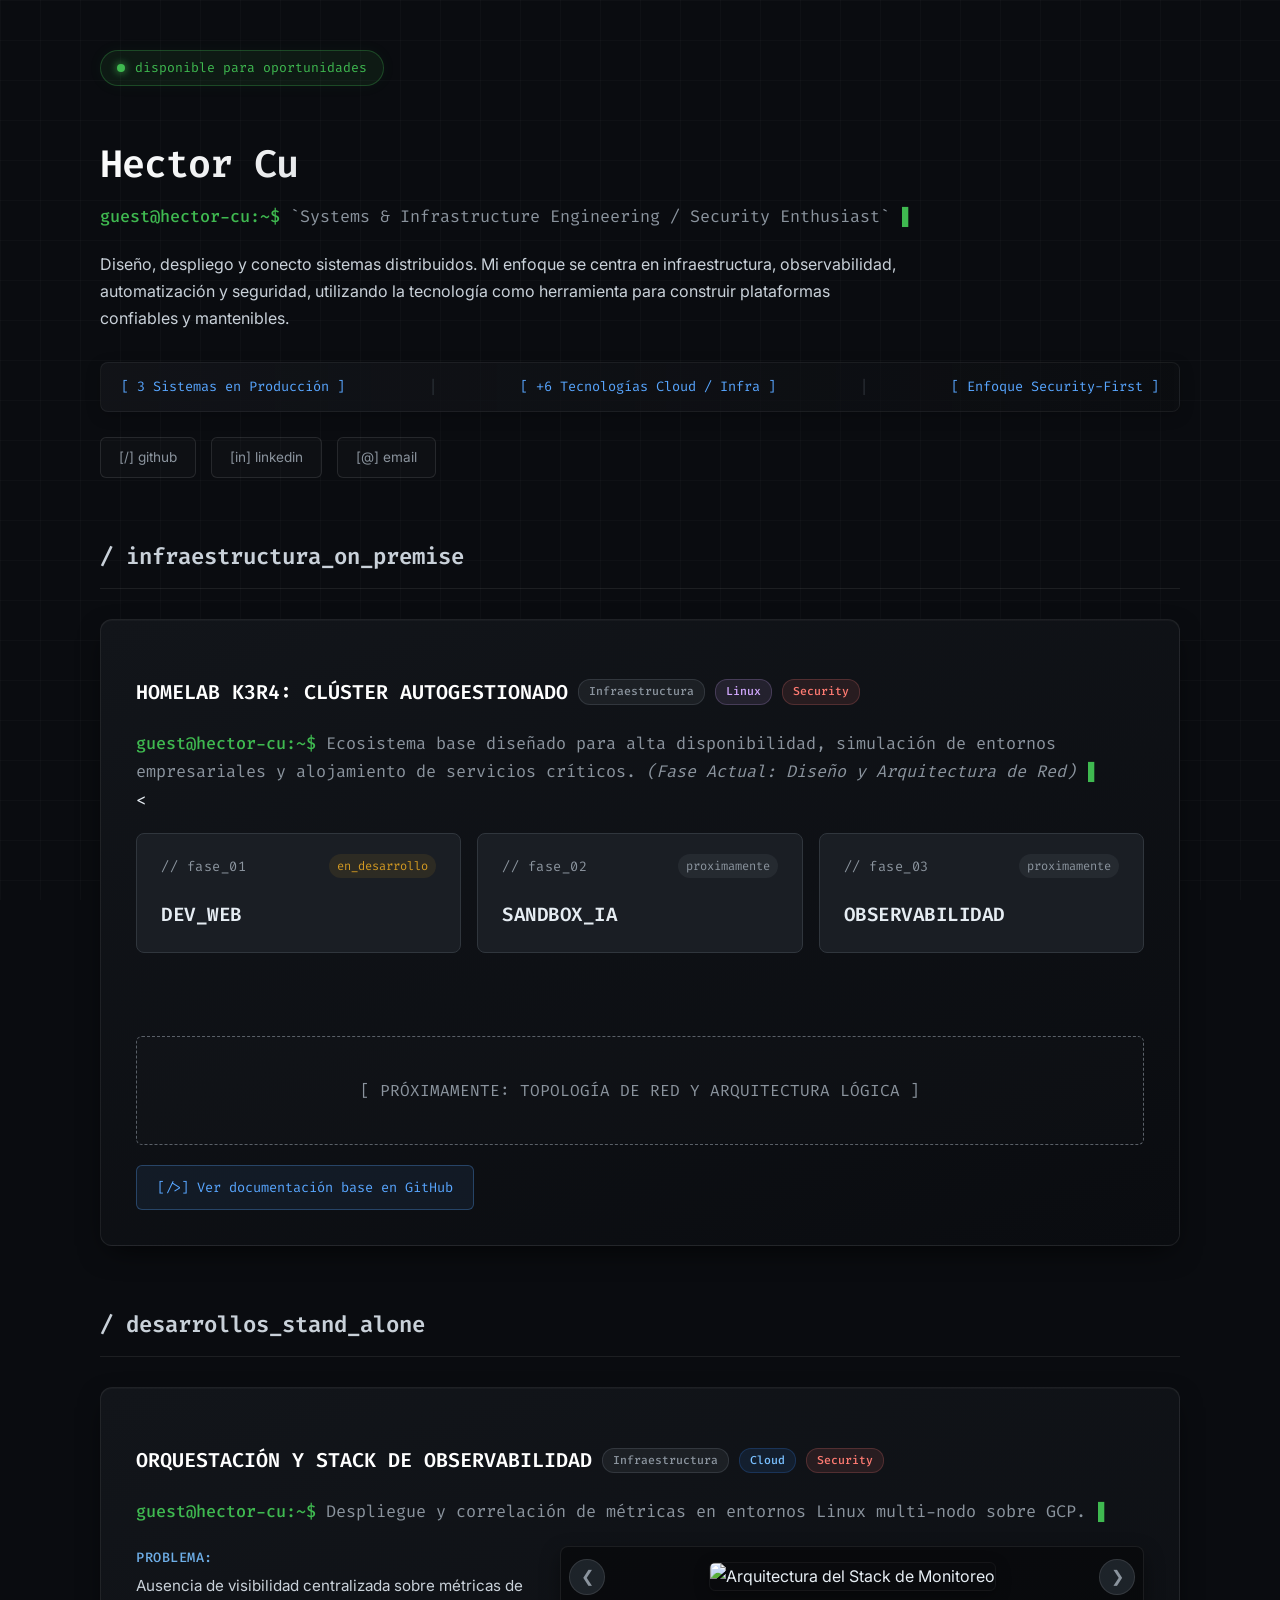
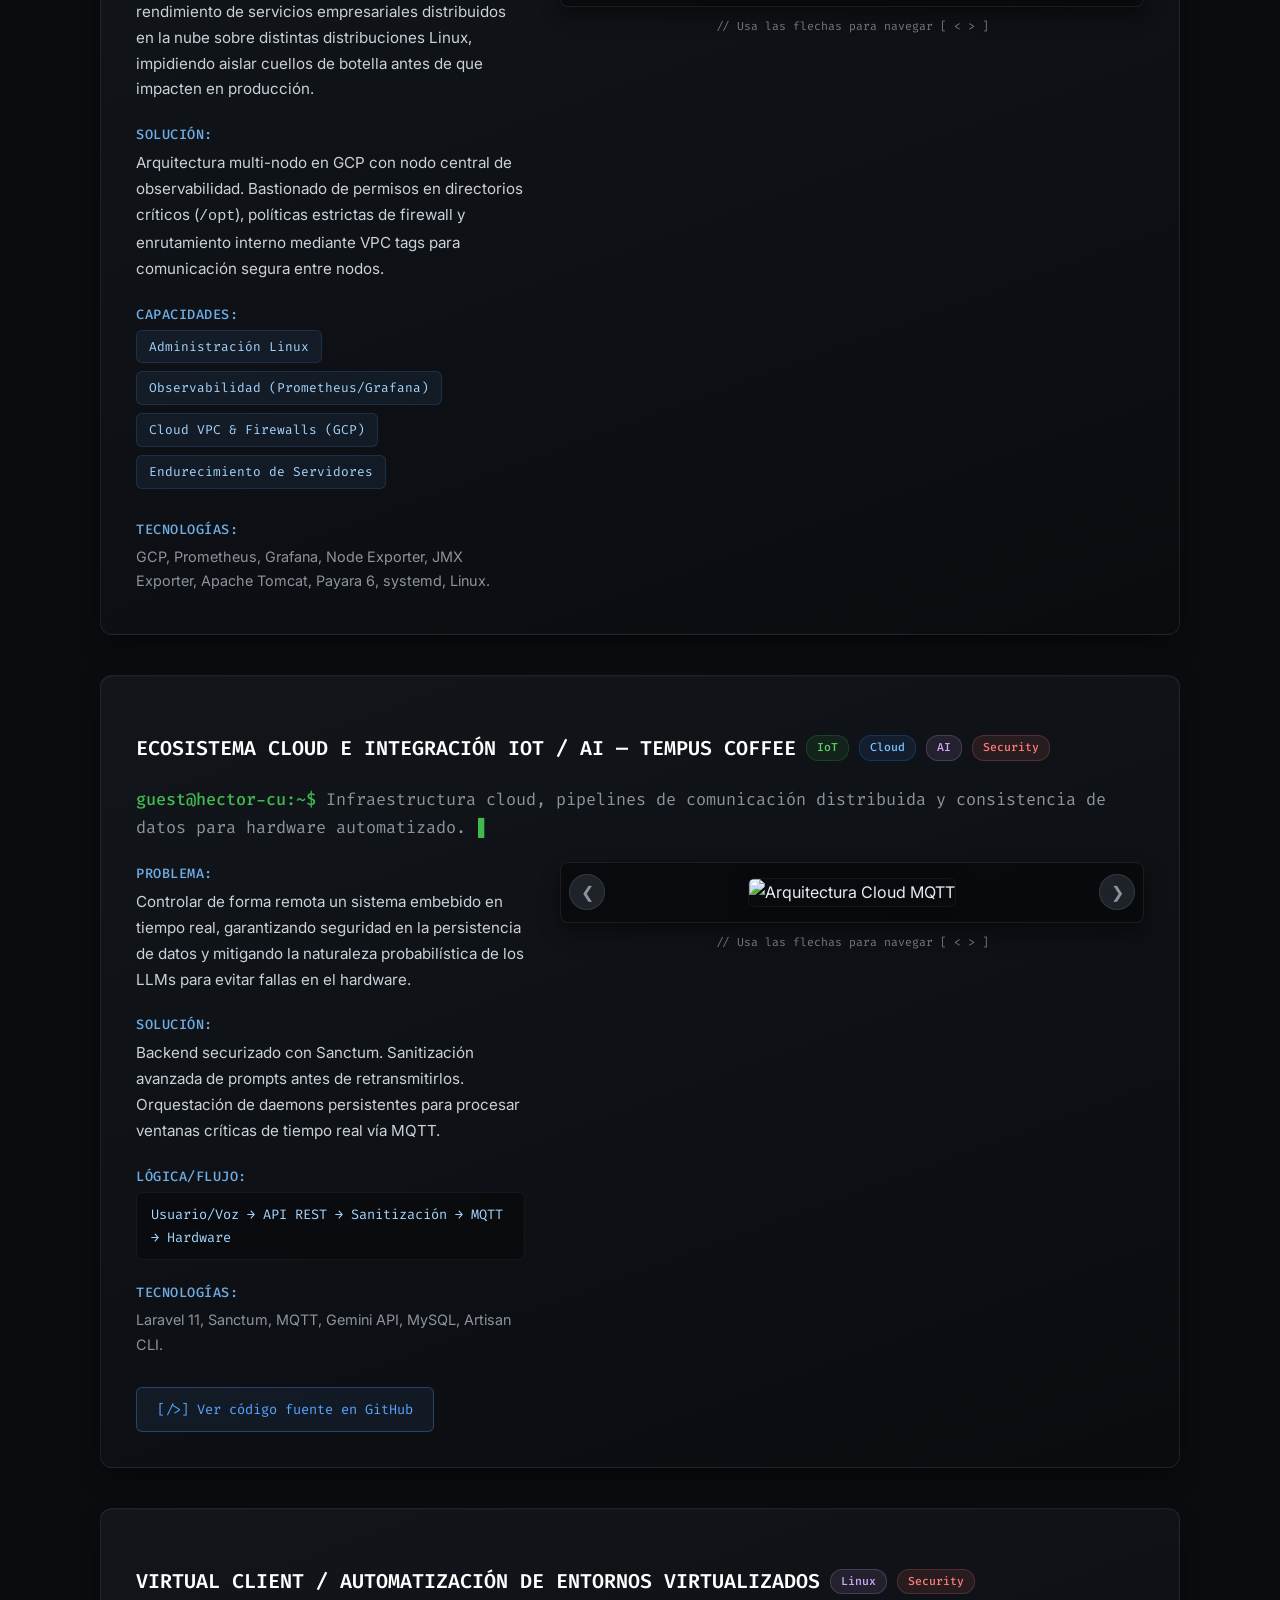
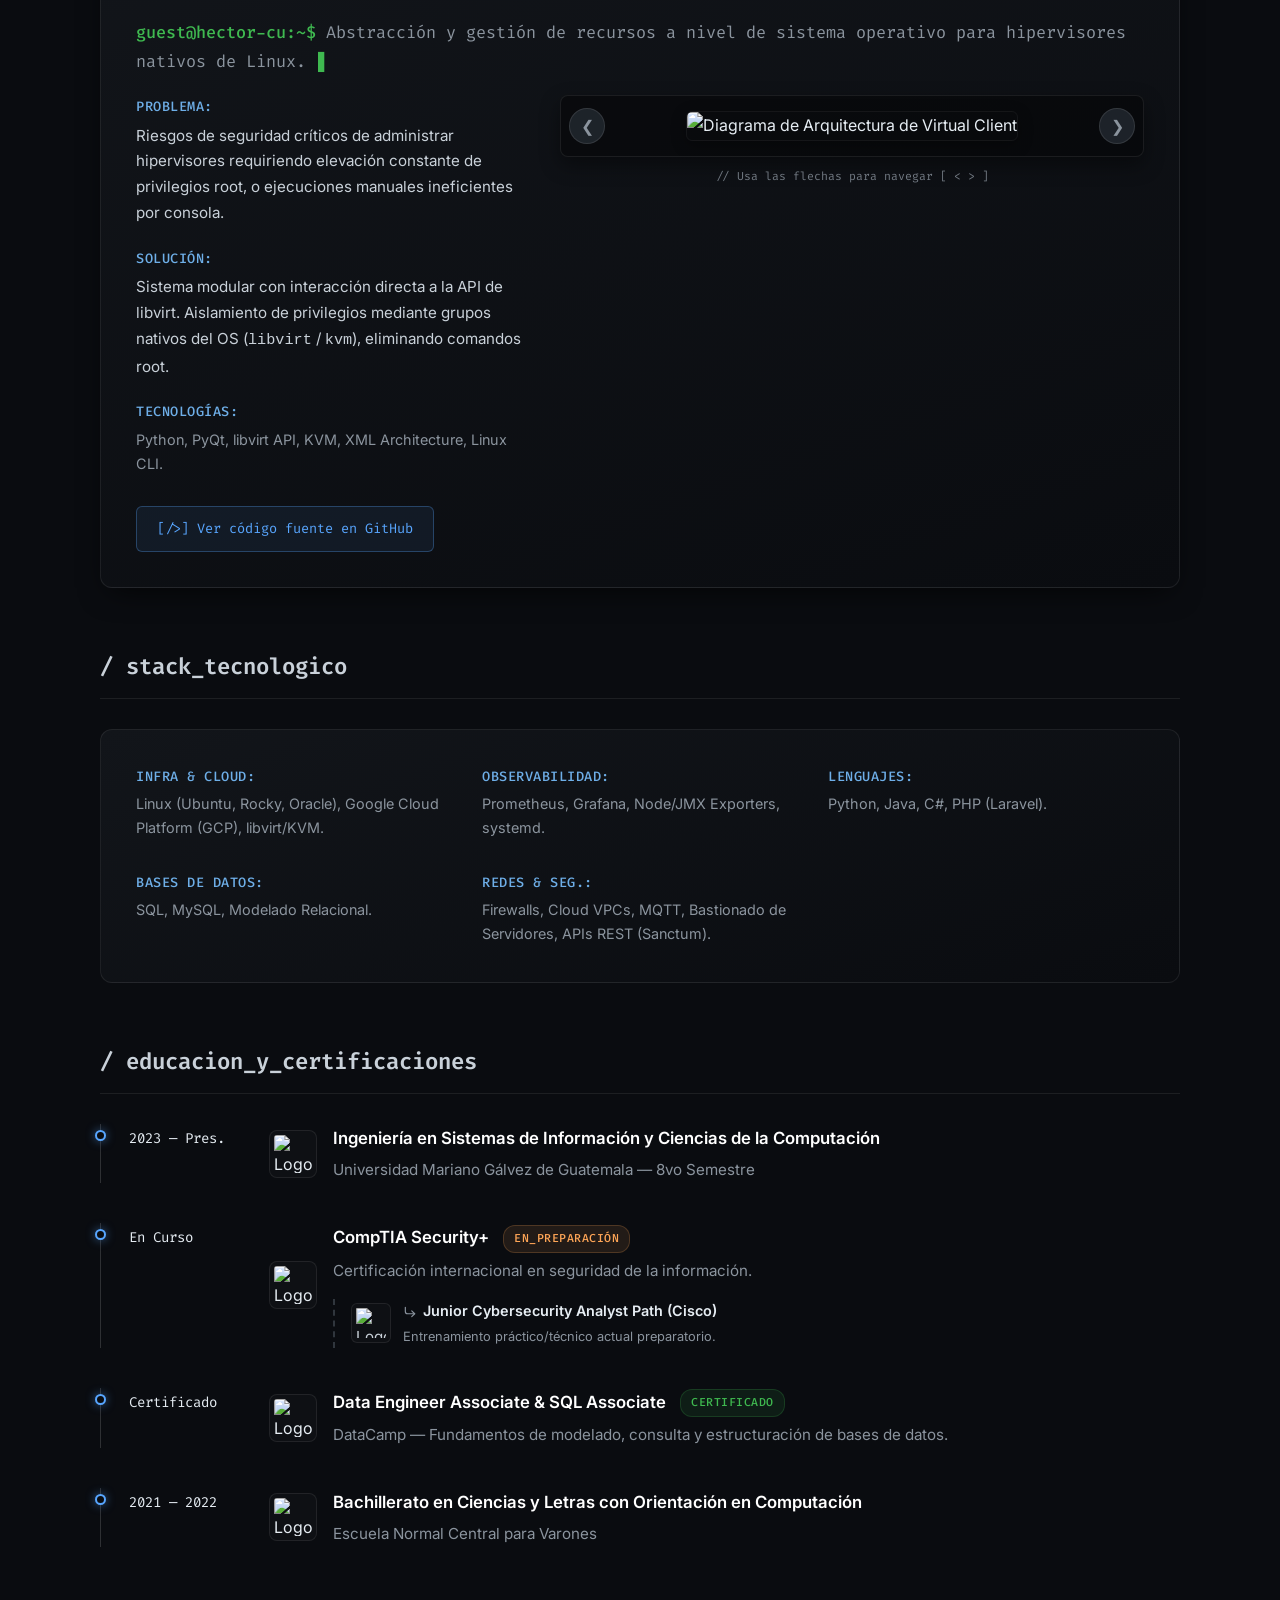
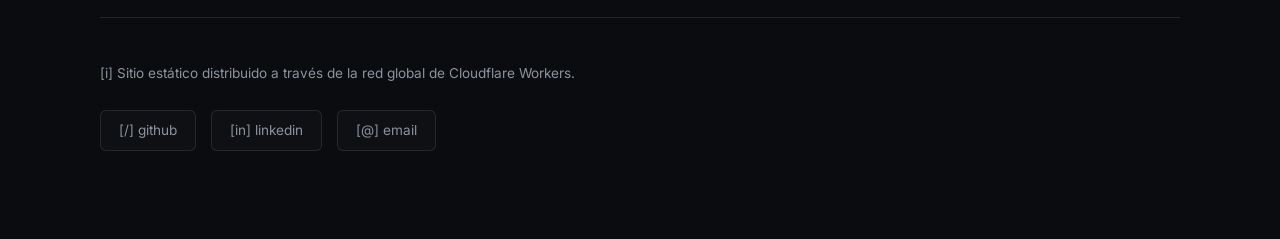
==== commit 6ecc9082: "Actualizacion linea de tiempo de estudios" ====
--- a/files/index.html
+++ b/files/index.html
@@ -134,9 +134,8 @@
                 <!-- Detalles Fase 1: Dev_Web -->
                 <div id="detail-01" class="full-width-detail">
                   <div class="detail-top-right">
-                    <span class="node-status status">Arquitectura y Diseño</span>
-                  </div>
-
+                    <span class="node-status status">Diseño de infraestructura </span>
+                  </div>
                   <div class="detail-content-grid">
                     <div class="detail-text-col">
                       <p class="meta-content desc-text">
@@ -580,9 +579,13 @@
         <!-- ==========================================
                  EDUCACIÓN Y CERTIFICACIONES
             =========================================== -->
+        <!-- ==========================================
+                 EDUCACIÓN Y CERTIFICACIONES
+            =========================================== -->
         <section id="educacion" aria-labelledby="title-edu">
           <h2 id="title-edu">/ educacion_y_certificaciones</h2>
 
+          <!-- 1. UNIVERSIDAD -->
           <article class="edu-card">
             <div class="edu-section">
               <span class="edu-time">2023 — Pres.</span>
@@ -606,29 +609,59 @@
             </div>
           </article>
 
+          <!-- ==========================================
+               COMPTIA (CON RUTA DE PREPARACIÓN ANIDADA)
+               ========================================== -->
+          <!-- ==========================================
+               META PRINCIPAL CON SUB-RUTA ANIDADA
+          =========================================== -->
           <article class="edu-card">
             <div class="edu-section">
               <span class="edu-time">En Curso</span>
               <div class="edu-flex-container">
+                <!-- Logo Principal (CompTIA) -->
                 <img
                   src="https://placehold.co/100x100/12151a/ffa657?text=SEC%2B"
                   alt="Logo CompTIA"
                   class="edu-logo"
                 />
                 <div class="meta-content">
+                  <!-- Título Principal -->
                   <span class="edu-name">
                     CompTIA Security+
-                    <span class="cert-status in-progress">preparando</span>
+                    <span class="cert-status in-progress">en_preparación</span>
                   </span>
                   <span class="edu-sub"
-                    >Certificación internacional en seguridad de la
-                    información.</span
-                  >
+                    >Certificación internacional en seguridad de la información.</span
+                  >
+
+                  <!-- SUB-RUTA ANIDADA: CISCO -->
+                  <div class="nested-path" style="margin-top: 16px; padding-left: 16px; border-left: 2px dashed #30363d; display: flex; align-items: center; gap: 12px;">
+                    <!-- Logo Miniatura (Cisco) -->
+                    <img
+                      src="https://placehold.co/40x40/12151a/00bceb?text=CS"
+                      alt="Logo Cisco"
+                      class="edu-logo"
+                      style="width: 40px; height: 40px; border-radius: 6px;"
+                    />
+                    <div style="display: flex; flex-direction: column; gap: 2px;">
+                      <span style="font-size: 0.9rem; color: #e6edf3; font-weight: 600; display: flex; align-items: center; gap: 6px;">
+                        <!-- Ícono SVG de flecha anidada -->
+                        <svg width="14" height="14" viewBox="0 0 24 24" fill="none" stroke="#8b949e" stroke-width="2" stroke-linecap="round" stroke-linejoin="round"><polyline points="15 10 20 15 15 20"></polyline><path d="M4 4v7a4 4 0 0 0 4 4h12"></path></svg>
+                        Junior Cybersecurity Analyst Path (Cisco)
+                      </span>
+                      <span style="font-size: 0.8rem; color: #8b949e;">
+                        Entrenamiento práctico/técnico actual preparatorio.
+                      </span>
+                    </div>
+                  </div>
+                  <!-- FIN SUB-RUTA -->
+
                 </div>
               </div>
             </div>
           </article>
-
+          <!--  DATACAMP -->
           <article class="edu-card">
             <div class="edu-section">
               <span class="edu-time">Certificado</span>
@@ -644,7 +677,7 @@
                     <span class="cert-status done">certificado</span>
                   </span>
                   <span class="edu-sub"
-                    >DataCamp — fundamentos de modelado, consulta y
+                    >DataCamp — Fundamentos de modelado, consulta y
                     estructuración de bases de datos.</span
                   >
                 </div>
@@ -652,6 +685,7 @@
             </div>
           </article>
 
+          <!-- 5. COLEGIO -->
           <article class="edu-card">
             <div class="edu-section">
               <span class="edu-time">2021 — 2022</span>
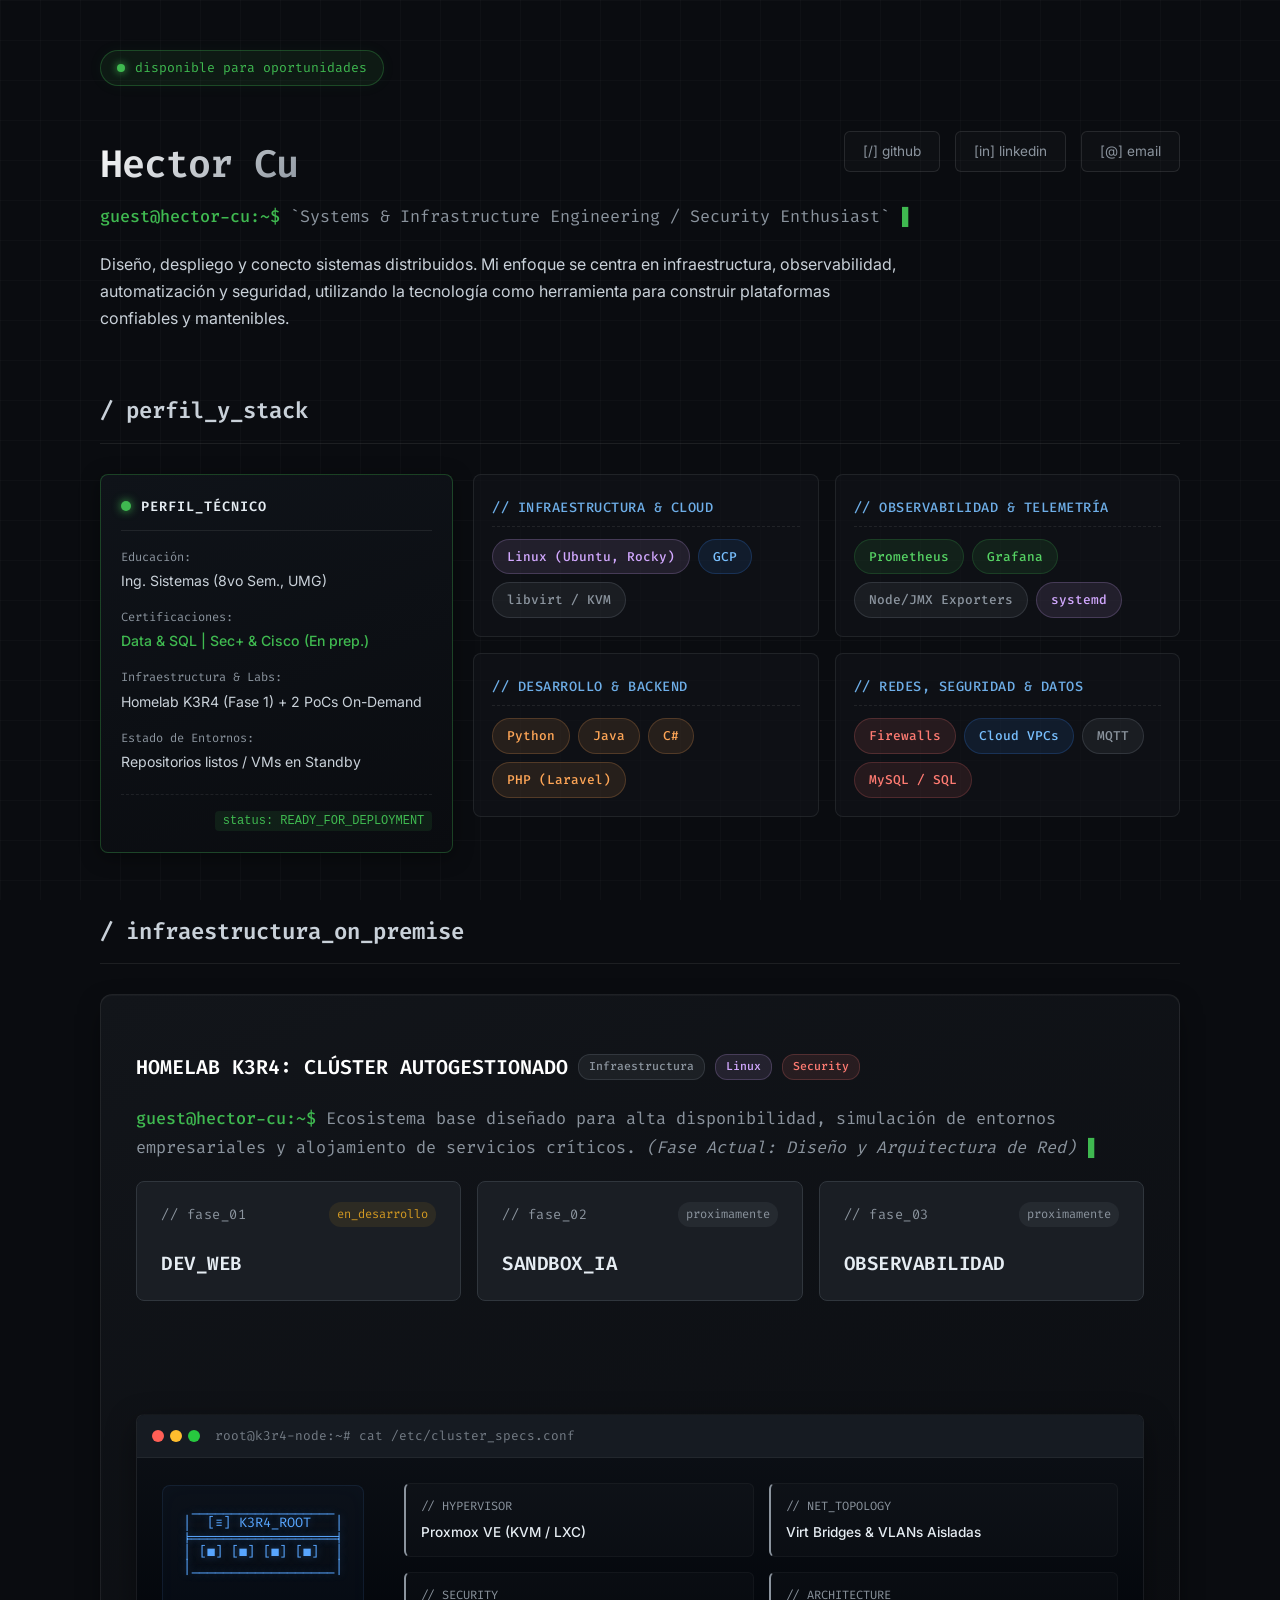
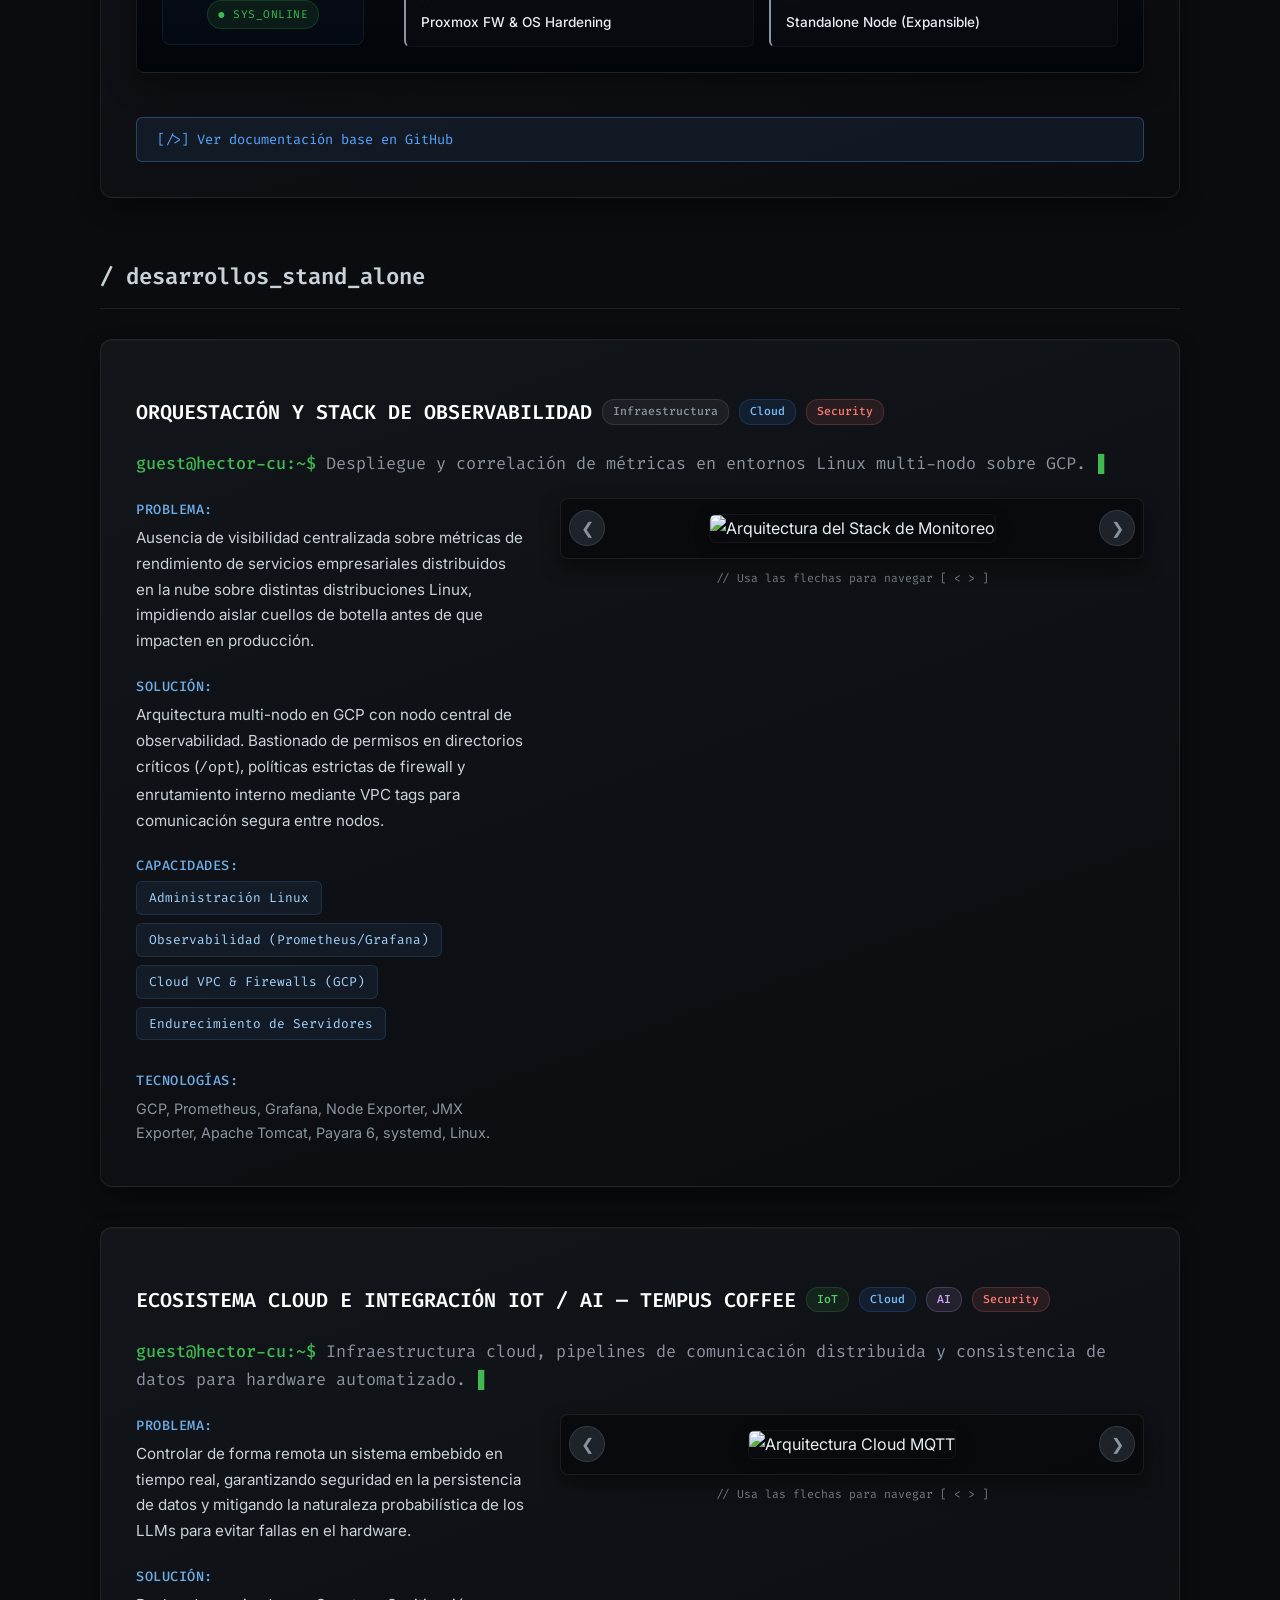
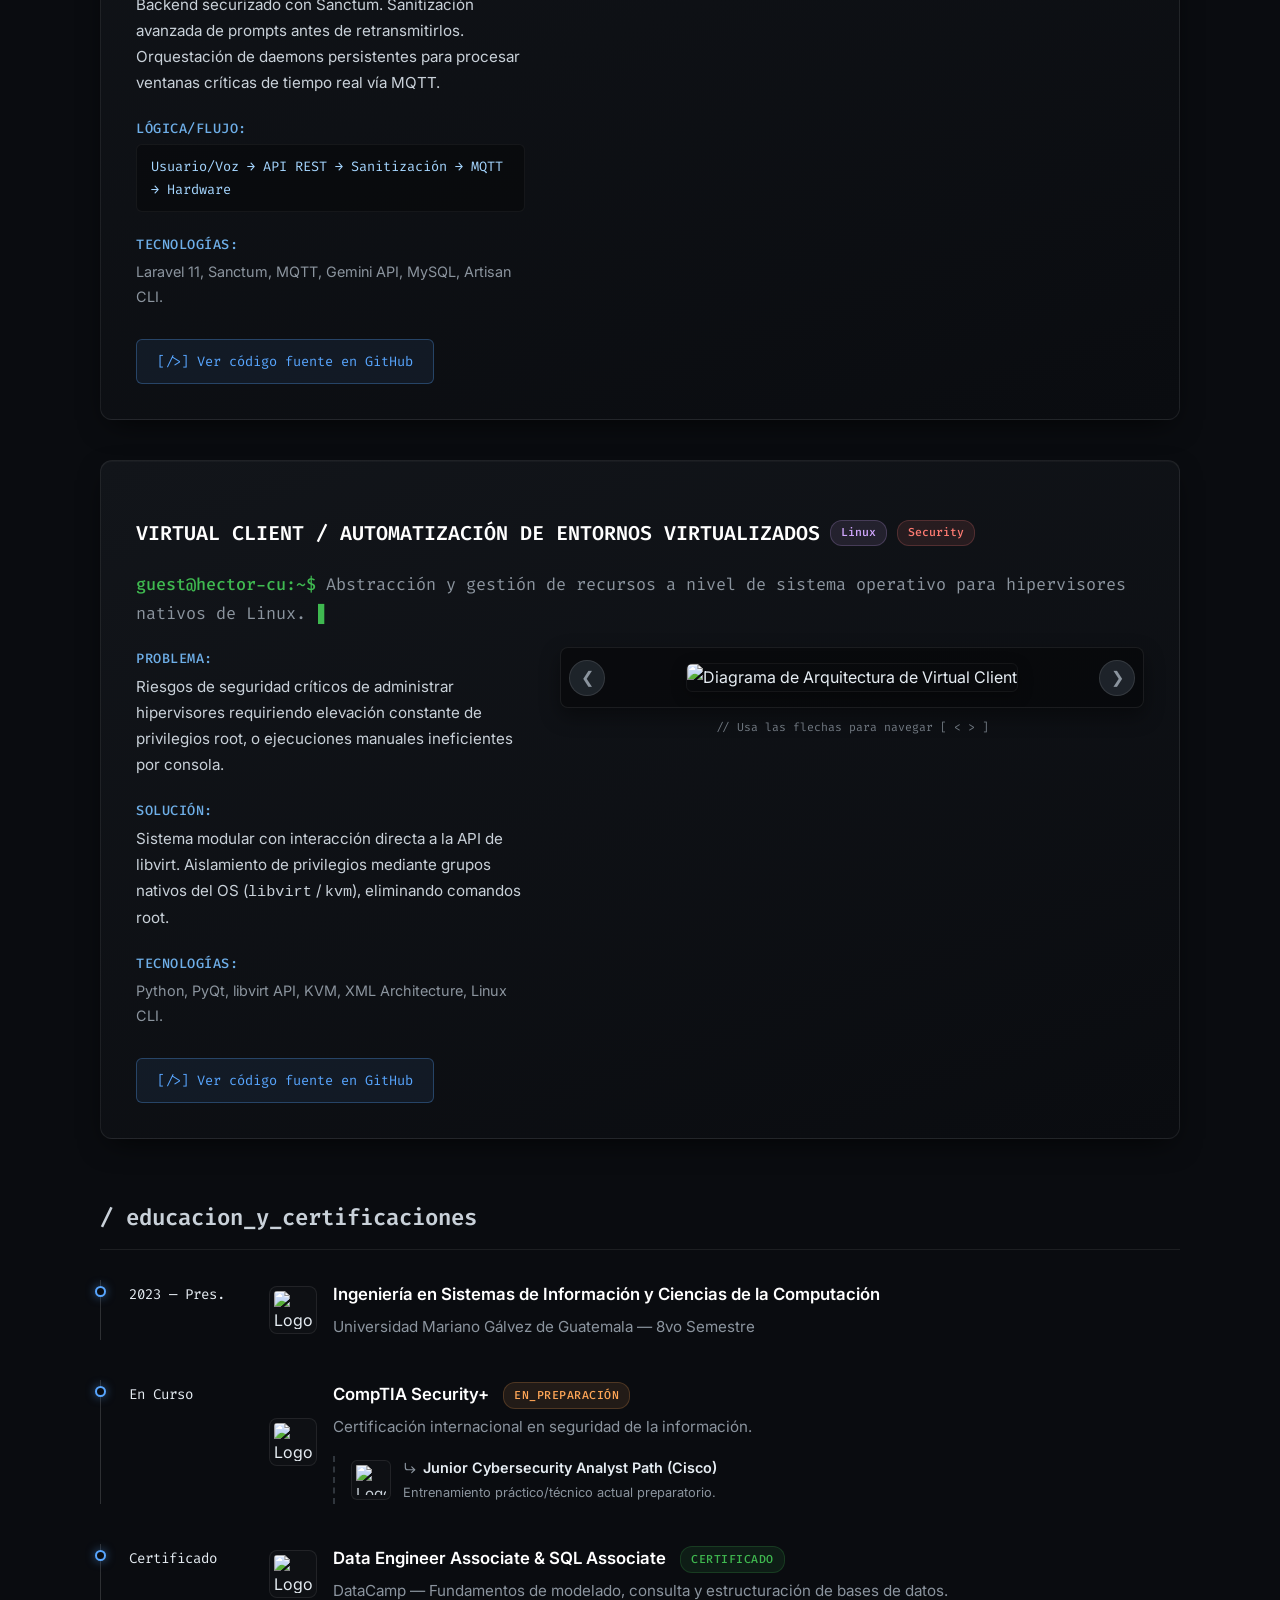
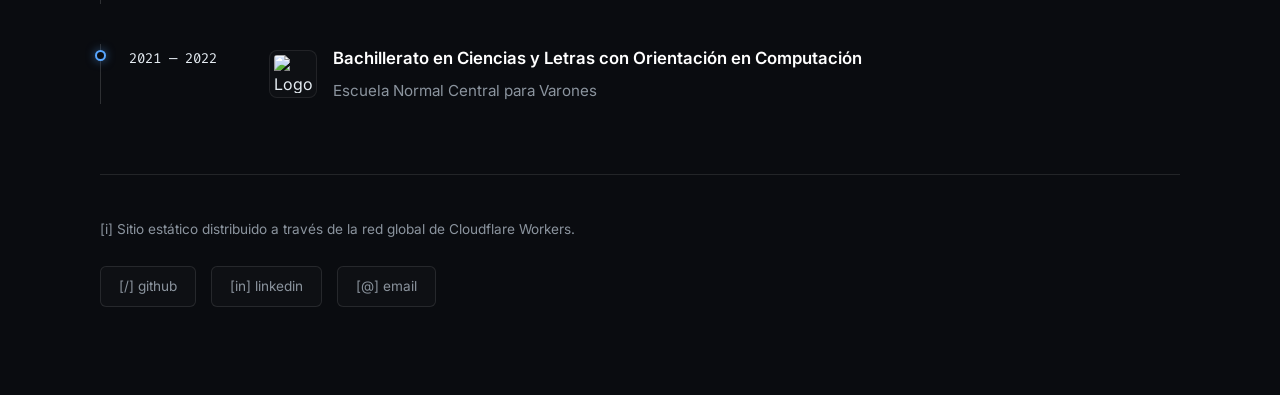
==== commit 6e7cc1f6: "Mejora visual, edicion tarjetas de estudios y modificacion a tarjeta de sistema on premise y header " ====
--- a/files/index.html
+++ b/files/index.html
@@ -42,7 +42,16 @@
           disponible para oportunidades
         </div>
 
-        <h1>Hector Cu</h1>
+        <div class="header-title-row">
+          <h1>Hector Cu</h1>
+          
+          <nav class="social-links header-social" aria-label="Enlaces sociales">
+            <a href="https://github.com/k3r44" target="_blank" class="social-link">[/] github</a>
+            <a href="https://www.linkedin.com/in/hector-cu/" target="_blank" class="social-link">[in] linkedin</a>
+            <a href="mailto:cugarciahector@gmail.com" class="social-link">[@] email</a>
+          </nav>
+        </div>
+
         <p class="subtitle">
           `Systems & Infrastructure Engineering / Security Enthusiast`
         </p>
@@ -52,31 +61,99 @@
           utilizando la tecnología como herramienta para construir plataformas
           confiables y mantenibles.
         </p>
-
-        <div class="metrics-bar">
-          <span>[ 3 Sistemas en Producción ]</span>
-          <span class="metrics-divider">|</span>
-          <span>[ +6 Tecnologías Cloud / Infra ]</span>
-          <span class="metrics-divider">|</span>
-          <span>[ Enfoque Security-First ]</span>
+      </header>
+
+      <section id="stack" aria-labelledby="title-stack">
+        <h2 id="title-stack">/ perfil_y_stack</h2>
+
+        <div class="stack-layout">
+          
+          <aside class="infra-status-panel">
+            <div class="panel-header">
+              <span class="status-indicator"></span>
+              <span class="panel-title">PERFIL_TÉCNICO</span>
+            </div>
+            
+            <div class="panel-body">
+              <div class="status-item">
+                <span class="item-label">Educación:</span>
+                <span class="item-value">Ing. Sistemas (8vo Sem., UMG)</span>
+              </div>
+
+              <div class="status-item">
+                <span class="item-label">Certificaciones:</span>
+                <span class="item-value highlight-green">Data & SQL | Sec+ & Cisco (En prep.)</span>
+              </div>
+
+              <div class="status-item">
+                <span class="item-label">Infraestructura & Labs:</span>
+                <span class="item-value">Homelab K3R4 (Fase 1) + 2 PoCs On-Demand</span>
+              </div>
+
+              <div class="status-item">
+                <span class="item-label">Estado de Entornos:</span>
+                <span class="item-value">Repositorios listos / VMs en Standby</span>
+              </div>
+            </div>
+
+            <div class="panel-footer">
+              <code>status: READY_FOR_DEPLOYMENT</code>
+            </div>
+          </aside>
+
+          <div class="stack-grid">
+            
+            <div class="stack-category-card">
+              <div class="category-header">
+                <span class="meta-label">// Infraestructura & Cloud</span>
+              </div>
+              <div class="tech-stack-container">
+                <span class="tech-badge badge-linux">Linux (Ubuntu, Rocky)</span>
+                <span class="tech-badge badge-cloud">GCP</span>
+                <span class="tech-badge badge-infra">libvirt / KVM</span>
+              </div>
+            </div>
+
+            <div class="stack-category-card">
+              <div class="category-header">
+                <span class="meta-label">// Observabilidad & Telemetría</span>
+              </div>
+              <div class="tech-stack-container">
+                <span class="tech-badge badge-observability">Prometheus</span>
+                <span class="tech-badge badge-observability">Grafana</span>
+                <span class="tech-badge badge-infra">Node/JMX Exporters</span>
+                <span class="tech-badge badge-linux">systemd</span>
+              </div>
+            </div>
+
+            <div class="stack-category-card">
+              <div class="category-header">
+                <span class="meta-label">// Desarrollo & Backend</span>
+              </div>
+              <div class="tech-stack-container">
+                <span class="tech-badge badge-lang">Python</span>
+                <span class="tech-badge badge-lang">Java</span>
+                <span class="tech-badge badge-lang">C#</span>
+                <span class="tech-badge badge-lang">PHP (Laravel)</span>
+              </div>
+            </div>
+
+            <div class="stack-category-card">
+              <div class="category-header">
+                <span class="meta-label">// Redes, Seguridad & Datos</span>
+              </div>
+              <div class="tech-stack-container">
+                <span class="tech-badge badge-sec">Firewalls</span>
+                <span class="tech-badge badge-cloud">Cloud VPCs</span>
+                <span class="tech-badge badge-infra">MQTT</span>
+                <span class="tech-badge badge-db">MySQL / SQL</span>
+              </div>
+            </div>
+
+          </div>
+
         </div>
-
-        <nav class="social-links" aria-label="Enlaces sociales">
-          <a href="https://github.com/k3r44" target="_blank" class="social-link"
-            >[/] github</a
-          >
-          <a
-            href="https://www.linkedin.com/in/hector-cu/"
-            target="_blank"
-            class="social-link"
-            >[in] linkedin</a
-          >
-          <a href="mailto:cugarciahector@gmail.com" class="social-link"
-            >[@] email</a
-          >
-        </nav>
-      </header>
-
+      </section>
       <main>
         <!-- ==========================================
                  PROYECTO INSIGNIA: HOMELAB
@@ -97,7 +174,7 @@
               <em>(Fase Actual: Diseño y Arquitectura de Red)</em>
             </p>
 
-            <<div class="homelab-container">
+            <div class="homelab-container">
               <!-- GRID DE TARJETAS INICIALES -->
               <div class="homelab-grid">
                 <!-- Fase 1: Dev_Web -->
@@ -225,10 +302,56 @@
               </div>
 
               <!-- Diagrama base que siempre está visible al fondo -->
-              <div class="homelab-diagram">
-                <span>[ PRÓXIMAMENTE: TOPOLOGÍA DE RED Y ARQUITECTURA LÓGICA ]</span>
-              </div>
-            </div>
+              <!-- ==========================================
+     ESPECIFICACIONES BASE DEL HOMELAB (ESTILO TERMINAL)
+     ========================================== -->
+<div class="homelab-specs-terminal">
+  
+  <!-- Barra superior de la ventana -->
+  <div class="terminal-header">
+    <div class="terminal-dots">
+      <span class="dot red"></span>
+      <span class="dot yellow"></span>
+      <span class="dot green"></span>
+    </div>
+    <code>root@k3r4-node:~# cat /etc/cluster_specs.conf</code>
+  </div>
+
+  <div class="terminal-body">
+    <!-- Icono Servidor con resplandor -->
+    <div class="server-graphic">
+      <pre>
+ __________________ 
+|  [≡] K3R4_ROOT   |
+|==================|
+| [■] [■] [■] [■]  |
+|__________________|
+      </pre>
+      <div class="status-badge">● SYS_ONLINE</div>
+    </div>
+
+    <!-- Cuadrícula de especificaciones -->
+    <!-- Cuadrícula de especificaciones (ACTUALIZADA Y HONESTA) -->
+    <div class="specs-grid">
+      <div class="spec-card">
+        <span class="spec-label">// HYPERVISOR</span>
+        <span class="spec-value">Proxmox VE (KVM / LXC)</span>
+      </div>
+      <div class="spec-card">
+        <span class="spec-label">// NET_TOPOLOGY</span>
+        <span class="spec-value">Virt Bridges & VLANs Aisladas</span>
+      </div>
+      <div class="spec-card">
+        <span class="spec-label">// SECURITY</span>
+        <span class="spec-value">Proxmox FW & OS Hardening</span>
+      </div>
+      <div class="spec-card">
+        <span class="spec-label">// ARCHITECTURE</span>
+        <span class="spec-value">Standalone Node (Expansible)</span>
+      </div>
+    </div>
+  </div>
+</div>
             <a
               href="https://github.com/k3r44/Infraestructura-homelab"
               target="_blank"
@@ -534,48 +657,7 @@
           </article>
         </section>
 
-        <!-- ==========================================
-                 STACK TECNOLÓGICO
-            =========================================== -->
-        <section id="stack" aria-labelledby="title-stack">
-          <h2 id="title-stack">/ stack_tecnologico</h2>
-
-          <div class="stack-card">
-            <div class="project-section">
-              <span class="meta-label">Infra & Cloud:</span>
-              <p class="meta-content tech-list">
-                Linux (Ubuntu, Rocky, Oracle), Google Cloud Platform (GCP),
-                libvirt/KVM.
-              </p>
-            </div>
-            <div class="project-section">
-              <span class="meta-label">Observabilidad:</span>
-              <p class="meta-content tech-list">
-                Prometheus, Grafana, Node/JMX Exporters, systemd.
-              </p>
-            </div>
-            <div class="project-section">
-              <span class="meta-label">Lenguajes:</span>
-              <p class="meta-content tech-list">
-                Python, Java, C#, PHP (Laravel).
-              </p>
-            </div>
-            <div class="project-section">
-              <span class="meta-label">Bases de Datos:</span>
-              <p class="meta-content tech-list">
-                SQL, MySQL, Modelado Relacional.
-              </p>
-            </div>
-            <div class="project-section">
-              <span class="meta-label">Redes & Seg.:</span>
-              <p class="meta-content tech-list">
-                Firewalls, Cloud VPCs, MQTT, Bastionado de Servidores, APIs REST
-                (Sanctum).
-              </p>
-            </div>
-          </div>
-        </section>
-
+        
         <!-- ==========================================
                  EDUCACIÓN Y CERTIFICACIONES
             =========================================== -->
--- a/files/css/styles.css
+++ b/files/css/styles.css
@@ -570,9 +570,12 @@
     cursor: pointer;
 }
 
+/* Hover complementado para .node-card */
 .node-card:hover {
-    border-color: #8b949e;
-    background-color: rgba(255, 255, 255, 0.04);
+    border-color: rgba(139, 148, 158, 0.6); /* Borde un poco más iluminado que #8b949e */
+    background-color: rgba(255, 255, 255, 0.04); /* Mantener tu fondo original */
+    transform: translateY(-3px); /* Eleva la tarjeta 3px hacia arriba */
+    box-shadow: 0 8px 20px rgba(0, 0, 0, 0.5), 0 0 12px rgba(139, 148, 158, 0.1); /* Glow y sombra suave */
 }
 
 /* Tarjeta seleccionada/activa */
@@ -820,3 +823,367 @@
   display: flex;
   justify-content: center;
 }
+
+/* ==========================================
+   NUEVOS ESTILOS: STACK TECNOLÓGICO (BURBUJAS)
+   ========================================== */
+.tech-stack-container {
+    display: flex;
+    gap: 8px;
+    flex-wrap: wrap;
+    align-items: center;
+    margin-top: 8px;
+}
+
+.tech-badge {
+    display: inline-block;
+    padding: 6px 14px;
+    border-radius: 20px;
+    font-size: 0.8rem;
+    font-family: 'Fira Code', monospace;
+    font-weight: 500;
+    border: 1px solid transparent;
+    transition: transform 0.2s ease, box-shadow 0.2s ease;
+}
+
+.tech-badge:hover {
+    transform: translateY(-2px);
+}
+
+/* Paleta de colores para el Stack (Alineado con el portafolio) */
+.badge-infra {
+    background-color: rgba(139, 148, 158, 0.1); 
+    color: #8b949e;
+    border-color: rgba(139, 148, 158, 0.2);
+}
+.badge-infra:hover { box-shadow: 0 4px 10px rgba(139, 148, 158, 0.2); }
+
+.badge-linux {
+    background-color: rgba(210, 168, 255, 0.1);
+    color: #d2a8ff;
+    border-color: rgba(210, 168, 255, 0.2);
+}
+.badge-linux:hover { box-shadow: 0 4px 10px rgba(210, 168, 255, 0.2); }
+
+.badge-cloud {
+    background-color: rgba(56, 139, 253, 0.1);
+    color: #79c0ff;
+    border-color: rgba(56, 139, 253, 0.2);
+}
+.badge-cloud:hover { box-shadow: 0 4px 10px rgba(56, 139, 253, 0.2); }
+
+.badge-observability {
+    background-color: rgba(63, 185, 80, 0.1);
+    color: #56d364;
+    border-color: rgba(63, 185, 80, 0.2);
+}
+.badge-observability:hover { box-shadow: 0 4px 10px rgba(63, 185, 80, 0.2); }
+
+.badge-lang {
+    background-color: rgba(255, 166, 87, 0.1);
+    color: #ffa657;
+    border-color: rgba(255, 166, 87, 0.2);
+}
+.badge-lang:hover { box-shadow: 0 4px 10px rgba(255, 166, 87, 0.2); }
+
+.badge-db {
+    background-color: rgba(240, 106, 106, 0.1);
+    color: #ff7b72;
+    border-color: rgba(240, 106, 106, 0.2);
+}
+.badge-db:hover { box-shadow: 0 4px 10px rgba(240, 106, 106, 0.2); }
+
+.badge-sec {
+    background-color: rgba(255, 123, 114, 0.1); 
+    color: #ff7b72;
+    border-color: rgba(255, 123, 114, 0.2);
+}
+.badge-sec:hover { box-shadow: 0 4px 10px rgba(255, 123, 114, 0.2); }
+
+/* ==========================================
+   LAYOUT DEL STACK Y PANEL DE CONTROL
+   ========================================== */
+.stack-layout {
+    display: grid;
+    /* Antes era 2fr 1fr. Ahora es 1fr 2fr para que el panel sea pequeño y el grid grande */
+    grid-template-columns: 1fr 2fr; 
+    gap: 20px;
+    margin-bottom: 40px;
+    align-items: start;
+}
+
+
+.stack-grid {
+    display: grid;
+    grid-template-columns: repeat(auto-fit, minmax(260px, 1fr));
+    gap: 16px;
+}
+
+.stack-category-card {
+    background: rgba(18, 21, 26, 0.6);
+    border: 1px solid rgba(255, 255, 255, 0.08);
+    border-radius: 8px;
+    padding: 18px;
+    transition: all 0.3s ease;
+}
+
+.stack-category-card:hover {
+    border-color: rgba(88, 166, 255, 0.3);
+    background: rgba(21, 26, 35, 0.8);
+}
+
+.category-header {
+    margin-bottom: 12px;
+    padding-bottom: 6px;
+    border-bottom: 1px dashed rgba(255, 255, 255, 0.08);
+}
+
+/* PANEL LATERAL DE CONTROL (DERECHA) */
+.infra-status-panel {
+    background: linear-gradient(160deg, #0f1319 0%, #0a0c10 100%);
+    border: 1px solid rgba(63, 185, 80, 0.3); /* Borde verde sutil */
+    border-radius: 8px;
+    padding: 20px;
+    box-shadow: 0 4px 20px rgba(0, 0, 0, 0.4);
+}
+
+.panel-header {
+    display: flex;
+    align-items: center;
+    gap: 10px;
+    padding-bottom: 12px;
+    border-bottom: 1px solid rgba(255, 255, 255, 0.08);
+    margin-bottom: 16px;
+}
+
+.status-indicator {
+    width: 10px;
+    height: 10px;
+    background-color: #3fb950;
+    border-radius: 50%;
+    box-shadow: 0 0 10px #3fb950;
+    animation: pulse-dot 2s infinite;
+}
+
+.panel-title {
+    font-family: 'Fira Code', monospace;
+    font-size: 0.85rem;
+    font-weight: 600;
+    color: #e6edf3;
+    letter-spacing: 1px;
+}
+
+.panel-body {
+    display: flex;
+    flex-direction: column;
+    gap: 14px;
+}
+
+.status-item {
+    display: flex;
+    flex-direction: column;
+    gap: 2px;
+}
+
+.item-label {
+    font-family: 'Fira Code', monospace;
+    font-size: 0.75rem;
+    color: #8b949e;
+}
+
+.item-value {
+    font-size: 0.88rem;
+    color: #c9d1d9;
+}
+
+.highlight-green {
+    color: #3fb950;
+    font-weight: 500;
+}
+
+.panel-footer {
+    margin-top: 20px;
+    padding-top: 10px;
+    border-top: 1px dashed rgba(255, 255, 255, 0.08);
+    text-align: right;
+}
+
+.panel-footer code {
+    font-size: 0.75rem;
+    color: #3fb950;
+    background: rgba(63, 185, 80, 0.1);
+    padding: 3px 8px;
+    border-radius: 4px;
+}
+
+/* Responsivo para pantallas pequeñas */
+@media (max-width: 900px) {
+    .stack-layout {
+        grid-template-columns: 1fr; /* Se apilan en vertical en móviles o tablets */
+    }
+}
+/* ==========================================
+   NUEVO LAYOUT: HEADER TITLE ROW
+   ========================================== */
+.header-title-row {
+    display: flex;
+    align-items: center; /* Alinea verticalmente el texto del H1 y los botones */
+    justify-content: space-between; /* Empuja el nombre a la izq y botones a la der */
+    flex-wrap: wrap; /* Permite que los botones bajen si la pantalla es muy pequeña */
+    gap: 20px;
+    margin-bottom: 5px;
+}
+
+.header-title-row h1 {
+    margin-bottom: 0; /* Le quitamos el margen inferior porque ahora el contenedor maneja el espacio */
+}
+
+.header-social {
+    margin-top: 0; /* Reseteamos el margen top original para que no se vea desalineado */
+}
+
+/* Responsividad para móviles */
+@media (max-width: 768px) {
+    .header-title-row {
+        flex-direction: column;
+        align-items: flex-start;
+        gap: 15px;
+    }
+}
+
+/* ==========================================
+   NUEVO DISEÑO: TERMINAL DE ESPECIFICACIONES
+   ========================================== */
+.homelab-specs-terminal {
+    background: linear-gradient(180deg, #0d1117 0%, #010409 100%);
+    border: 1px solid rgba(255, 255, 255, 0.08);
+    border-radius: 8px;
+    margin-top: 30px;
+    overflow: hidden;
+    box-shadow: 0 10px 30px rgba(0, 0, 0, 0.4);
+    transition: transform 0.3s ease, border-color 0.3s ease;
+}
+
+.homelab-specs-terminal:hover {
+    border-color: rgba(88, 166, 255, 0.4);
+    transform: translateY(-2px);
+}
+
+.terminal-header {
+    background: #161b22;
+    padding: 10px 15px;
+    display: flex;
+    align-items: center;
+    gap: 15px;
+    border-bottom: 1px solid rgba(255, 255, 255, 0.05);
+}
+
+.terminal-dots {
+    display: flex;
+    gap: 6px;
+}
+
+.terminal-dots .dot {
+    width: 12px;
+    height: 12px;
+    border-radius: 50%;
+}
+
+.terminal-dots .red { background-color: #ff5f56; }
+.terminal-dots .yellow { background-color: #ffbd2e; }
+.terminal-dots .green { background-color: #27c93f; }
+
+.terminal-header code {
+    color: #8b949e;
+    font-size: 0.8rem;
+    font-family: 'Fira Code', monospace;
+    opacity: 0.8;
+}
+
+.terminal-body {
+    display: flex;
+    padding: 25px;
+    gap: 40px;
+    align-items: center;
+}
+
+.server-graphic {
+    background: rgba(88, 166, 255, 0.03);
+    border: 1px solid rgba(88, 166, 255, 0.1);
+    padding: 15px 20px;
+    border-radius: 8px;
+    display: flex;
+    flex-direction: column;
+    align-items: center;
+    gap: 10px;
+    box-shadow: inset 0 0 20px rgba(88, 166, 255, 0.02);
+}
+
+.server-graphic pre {
+    font-family: 'Fira Code', monospace;
+    color: #58a6ff;
+    font-size: 0.85rem;
+    line-height: 1.1;
+    margin: 0;
+    text-shadow: 0 0 8px rgba(88, 166, 255, 0.4);
+}
+
+.status-badge {
+    font-family: 'Fira Code', monospace;
+    font-size: 0.7rem;
+    color: #3fb950;
+    background: rgba(63, 185, 80, 0.1);
+    padding: 4px 10px;
+    border-radius: 20px;
+    border: 1px solid rgba(63, 185, 80, 0.2);
+    letter-spacing: 0.5px;
+}
+
+/* Grid para que los datos llenen el espacio a lo ancho */
+.specs-grid {
+    display: grid;
+    grid-template-columns: repeat(2, 1fr);
+    gap: 15px;
+    flex: 1;
+}
+
+.spec-card {
+    background: rgba(255, 255, 255, 0.02);
+    border: 1px solid rgba(255, 255, 255, 0.04);
+    border-left: 2px solid #8b949e;
+    padding: 12px 15px;
+    border-radius: 6px;
+    display: flex;
+    flex-direction: column;
+    gap: 5px;
+    transition: background 0.2s ease, border-left-color 0.2s ease;
+}
+
+.spec-card:hover {
+    background: rgba(255, 255, 255, 0.04);
+    border-left-color: #58a6ff;
+}
+
+.spec-label {
+    font-family: 'Fira Code', monospace;
+    color: #8b949e;
+    font-size: 0.75rem;
+}
+
+.spec-value {
+    color: #e6edf3;
+    font-size: 0.85rem;
+    font-weight: 500;
+}
+
+/* Responsividad para móviles */
+@media (max-width: 768px) {
+    .terminal-body {
+        flex-direction: column;
+        gap: 25px;
+    }
+    .specs-grid {
+        grid-template-columns: 1fr; /* Una sola columna en celulares */
+        width: 100%;
+    }
+}
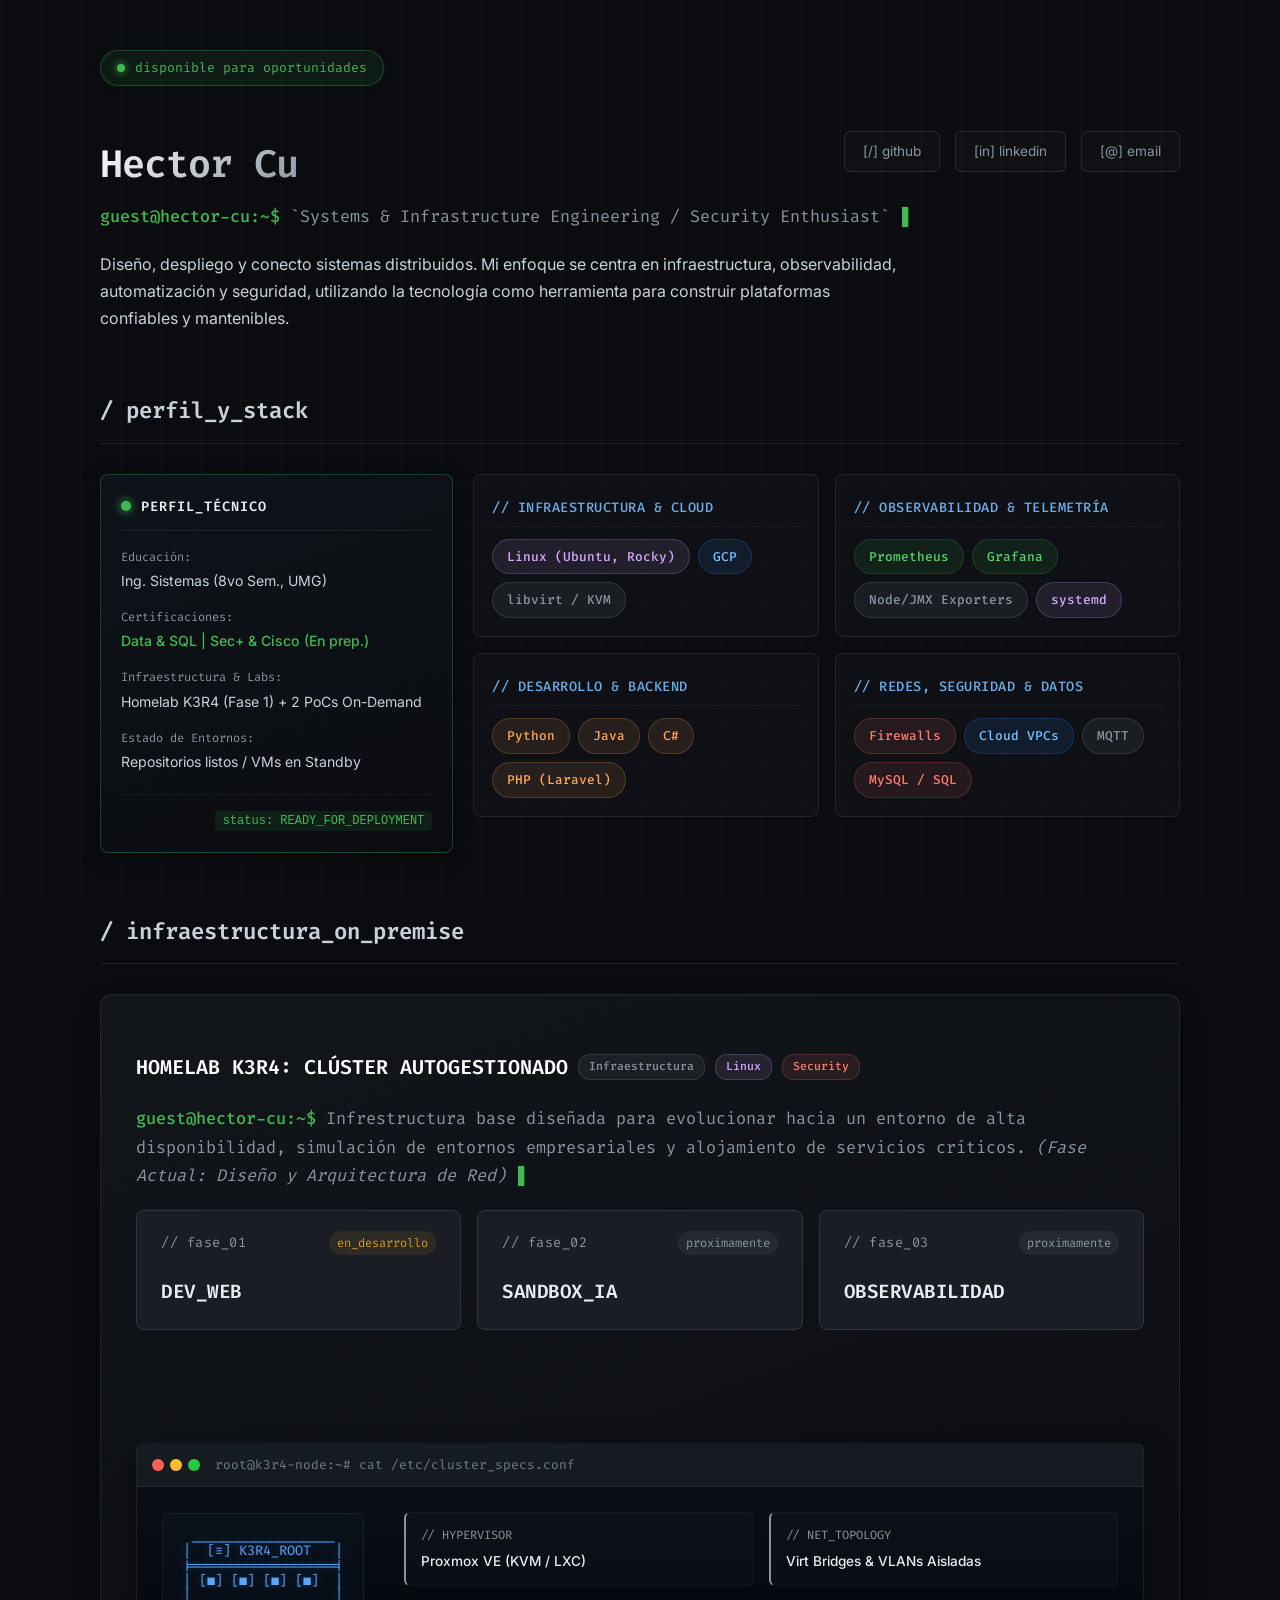
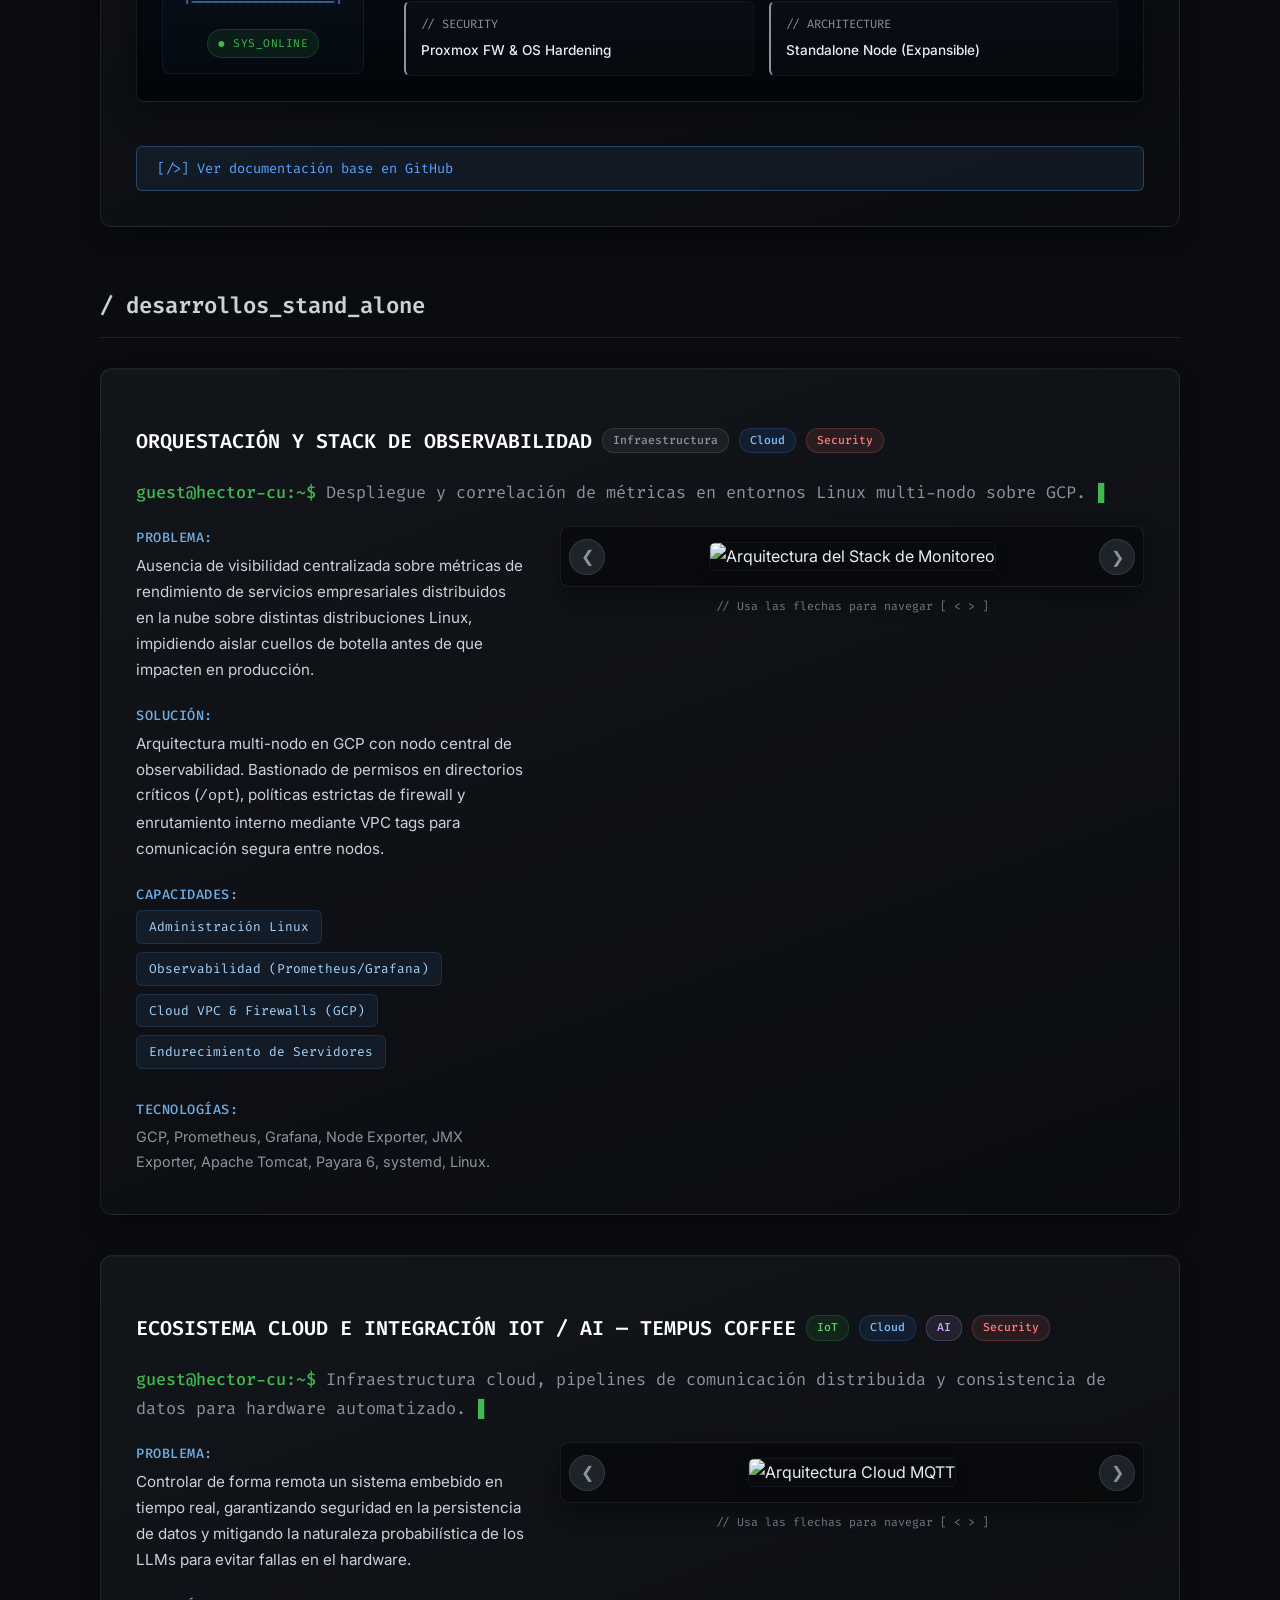
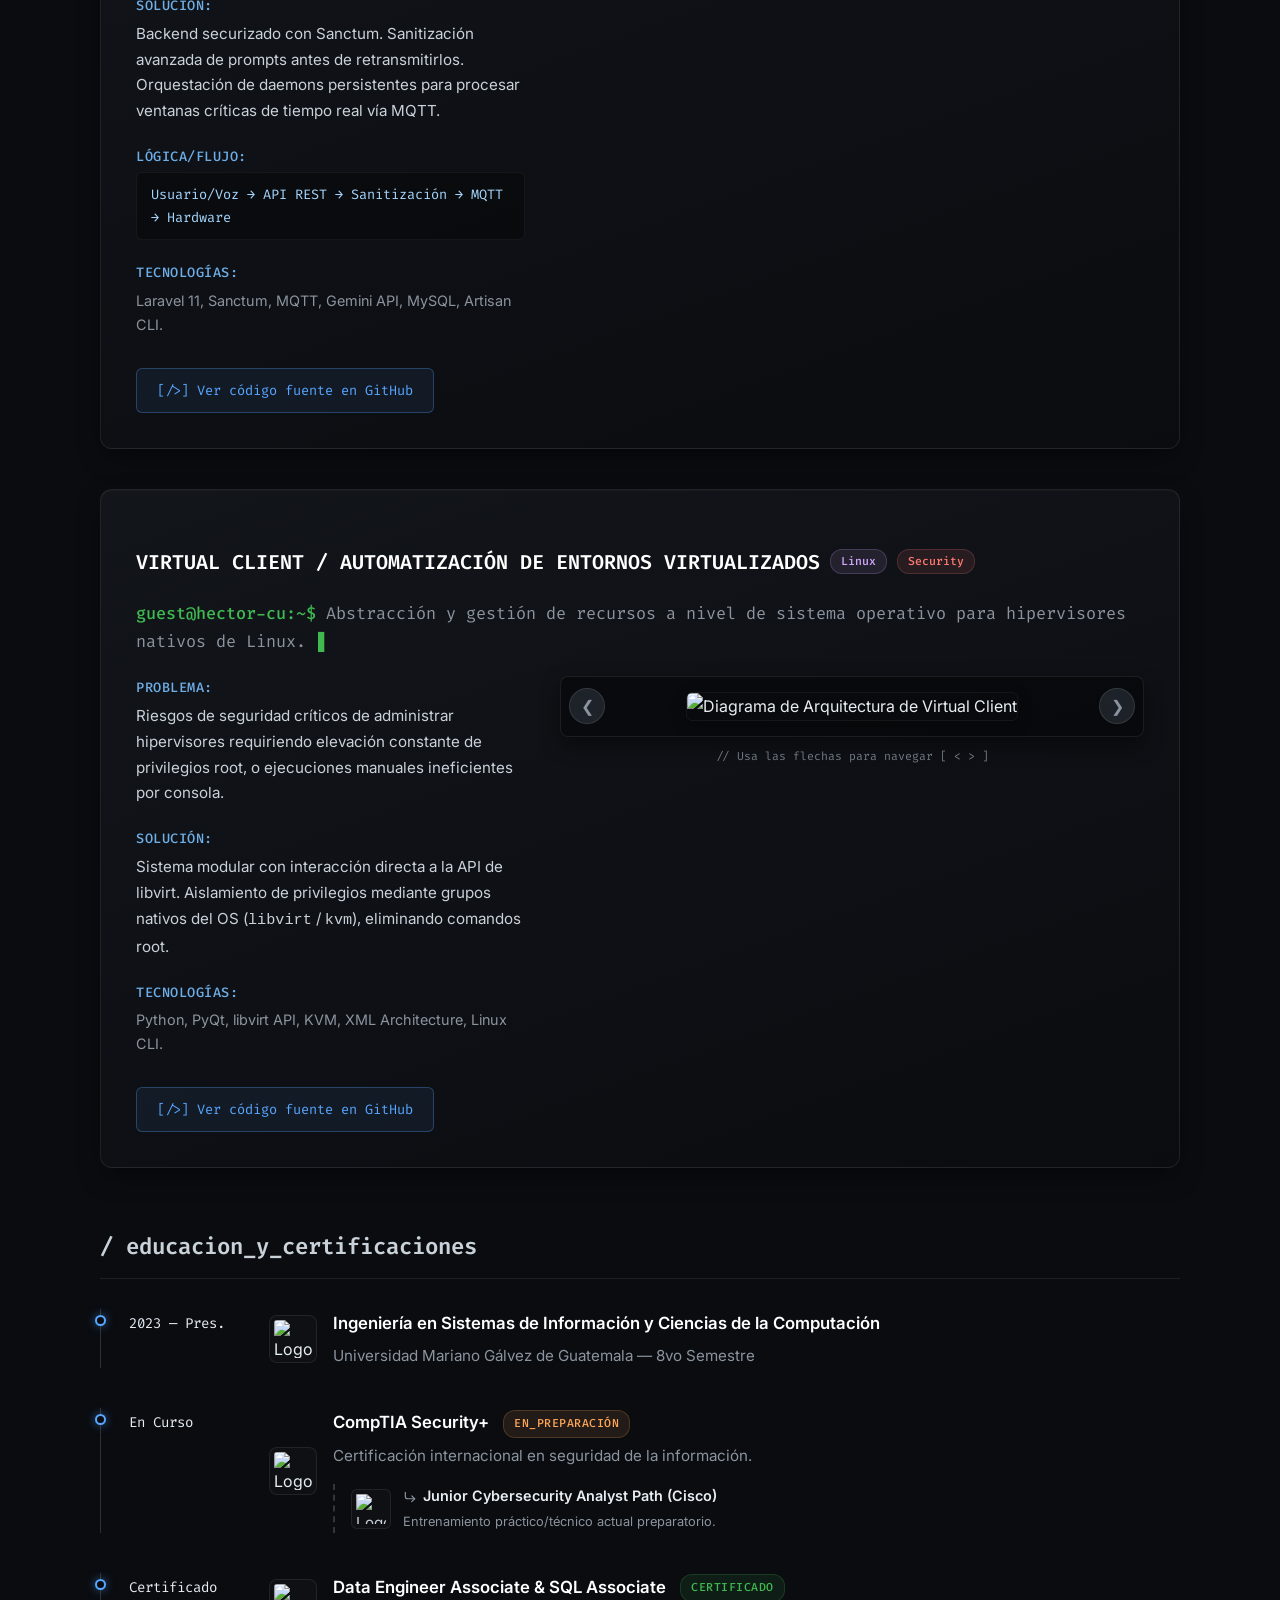
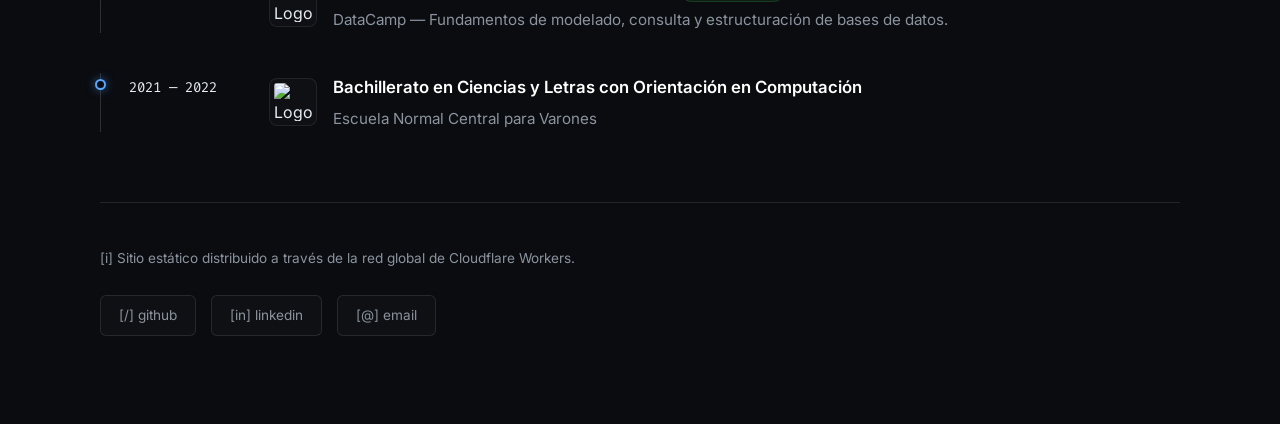
==== commit d365b0f0: "Modificacion enunciados" ====
--- a/files/index.html
+++ b/files/index.html
@@ -169,7 +169,7 @@
               <span class="tag tag-sec">Security</span>
             </h3>
             <p class="subtitle">
-              Ecosistema base diseñado para alta disponibilidad, simulación de
+              Infrestructura base diseñada para evolucionar hacia un entorno de alta disponibilidad, simulación de
               entornos empresariales y alojamiento de servicios críticos.
               <em>(Fase Actual: Diseño y Arquitectura de Red)</em>
             </p>
@@ -211,7 +211,7 @@
                 <!-- Detalles Fase 1: Dev_Web -->
                 <div id="detail-01" class="full-width-detail">
                   <div class="detail-top-right">
-                    <span class="node-status status">Diseño de infraestructura </span>
+                    <span class="node-status status">Fase de desarrollo </span>
                   </div>
                   <div class="detail-content-grid">
                     <div class="detail-text-col">
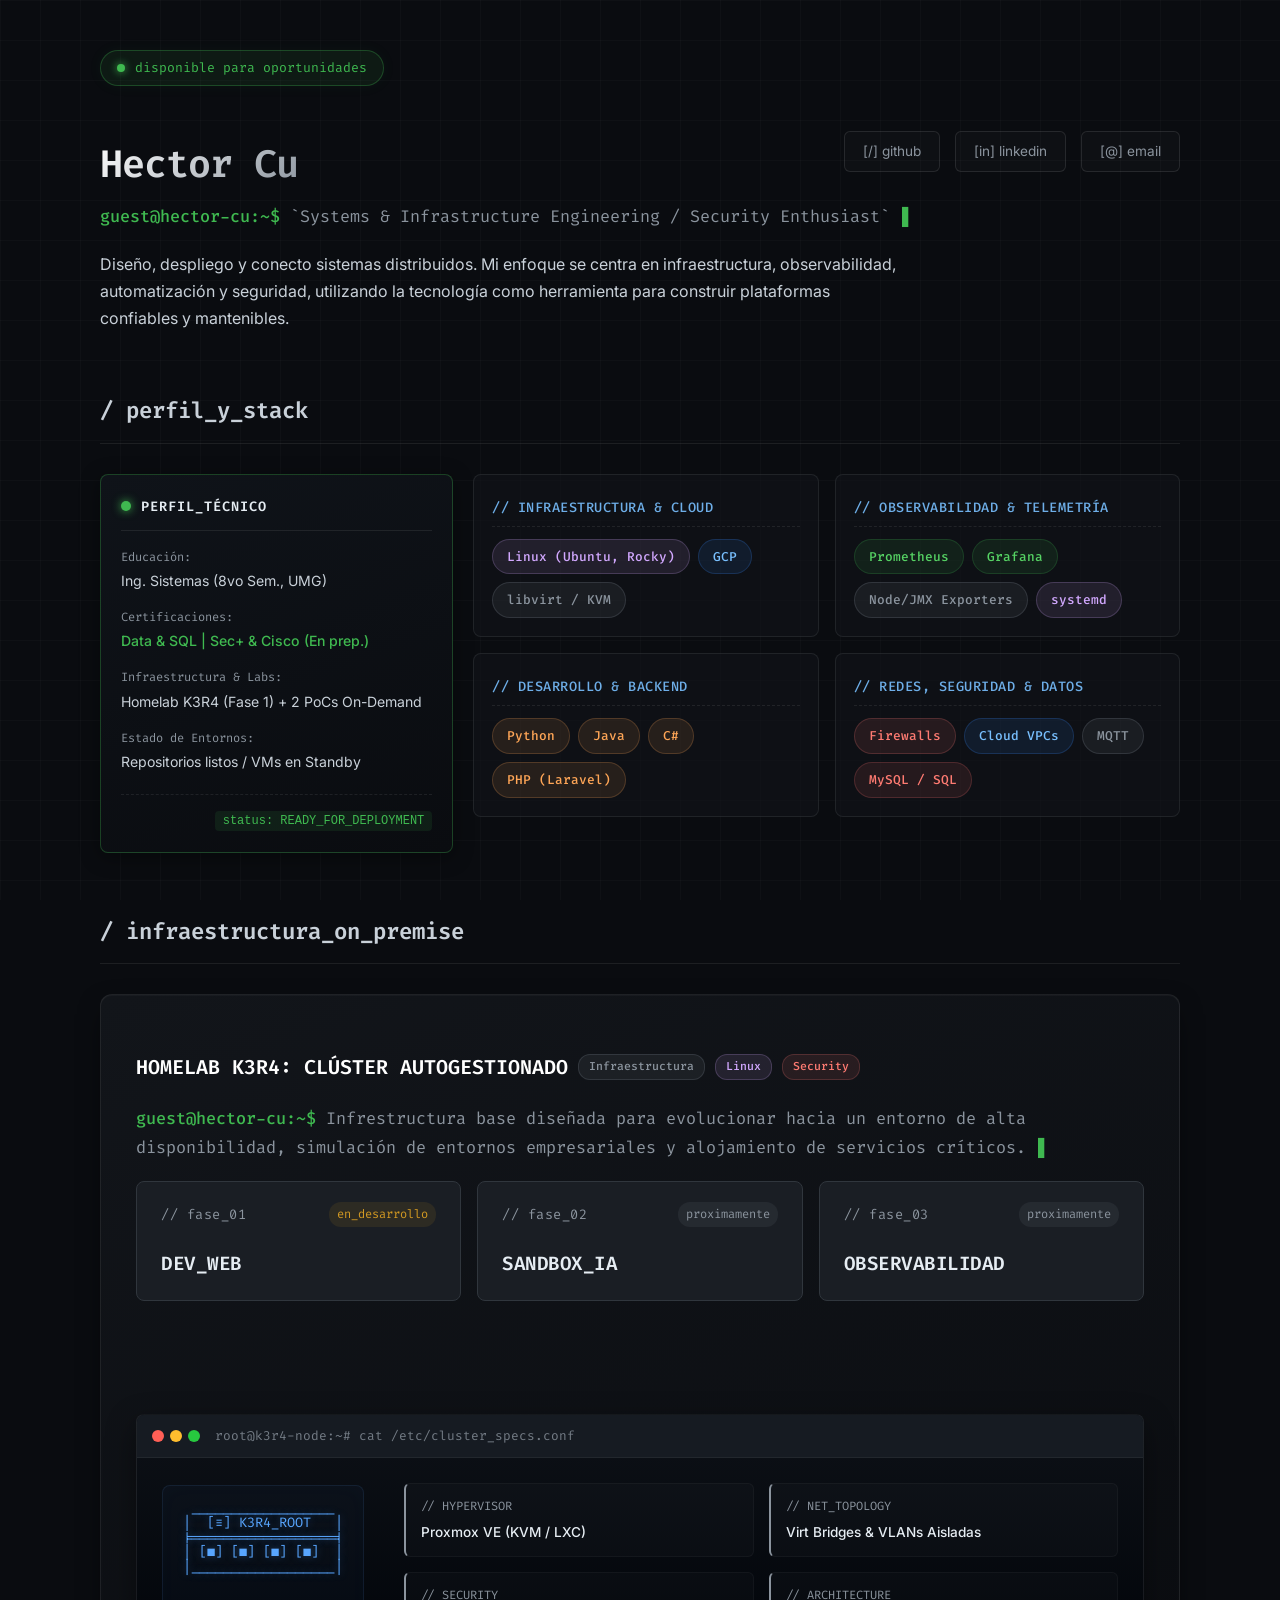
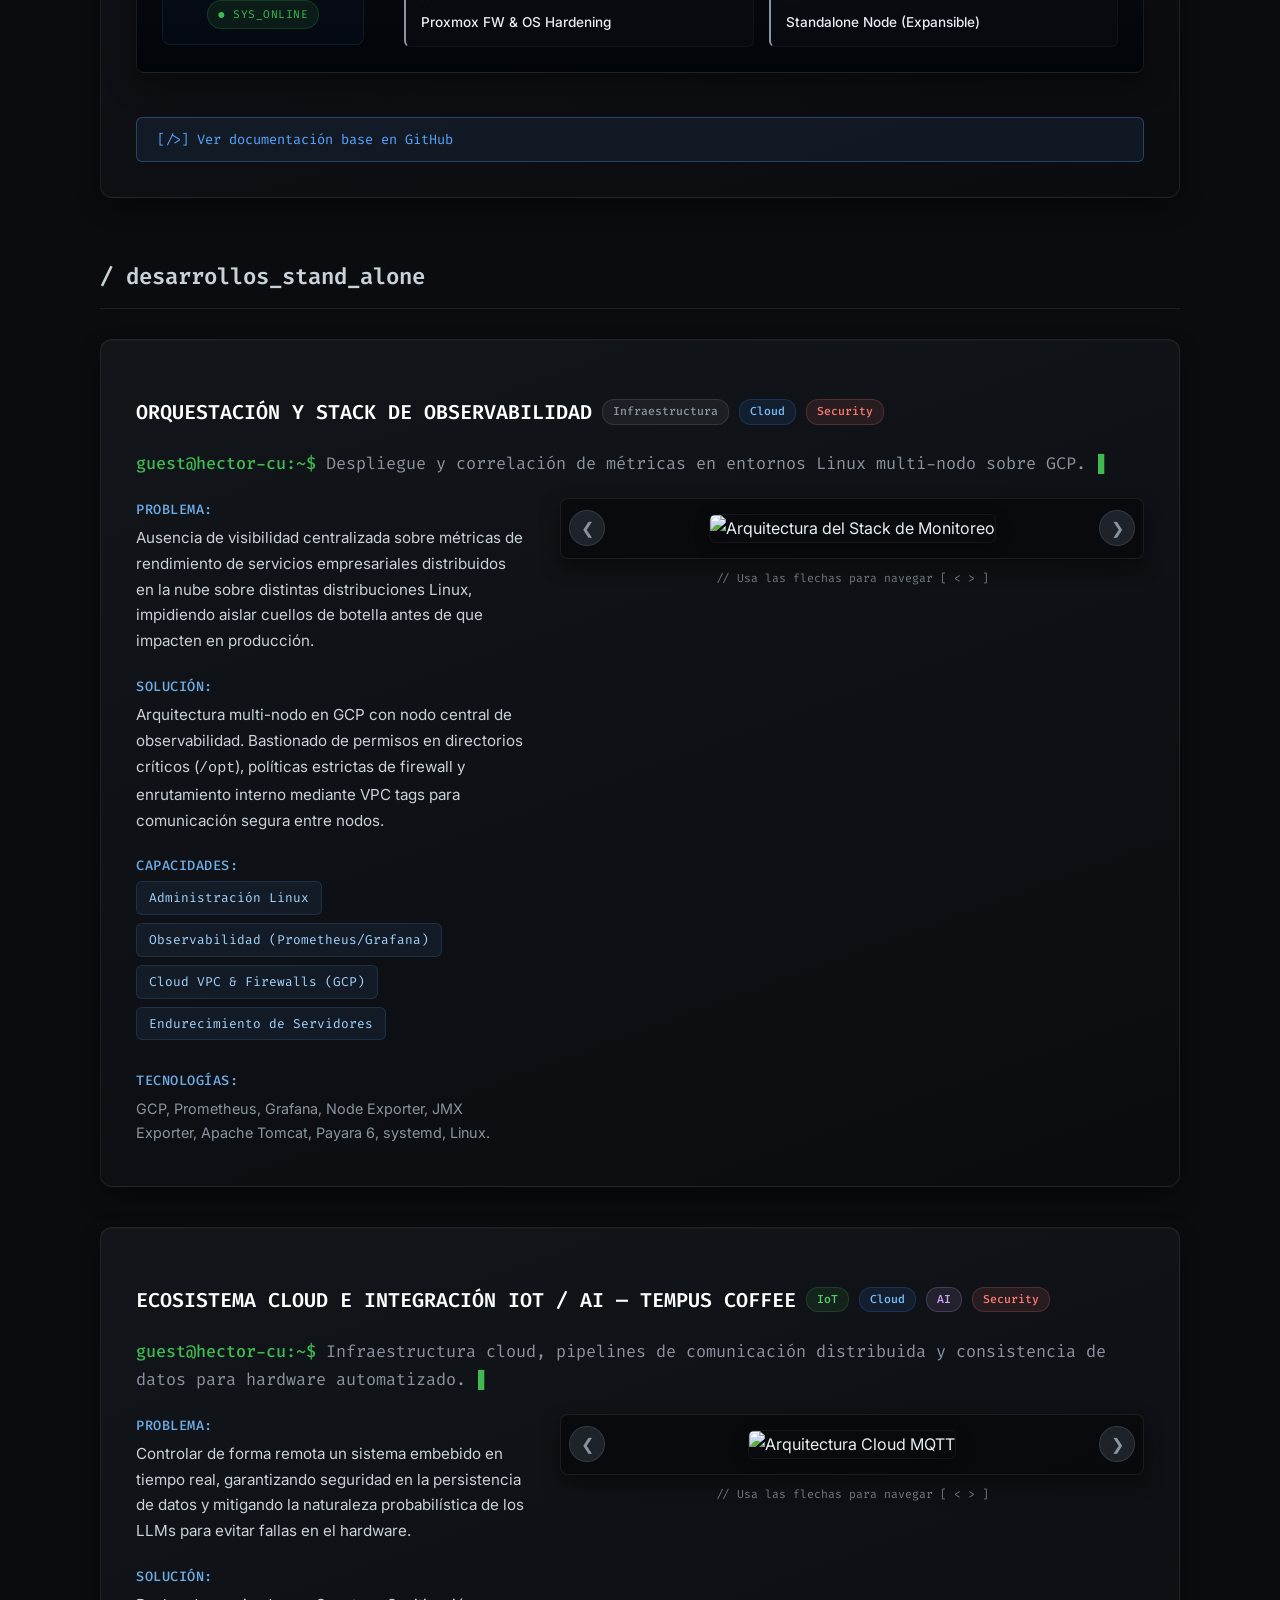
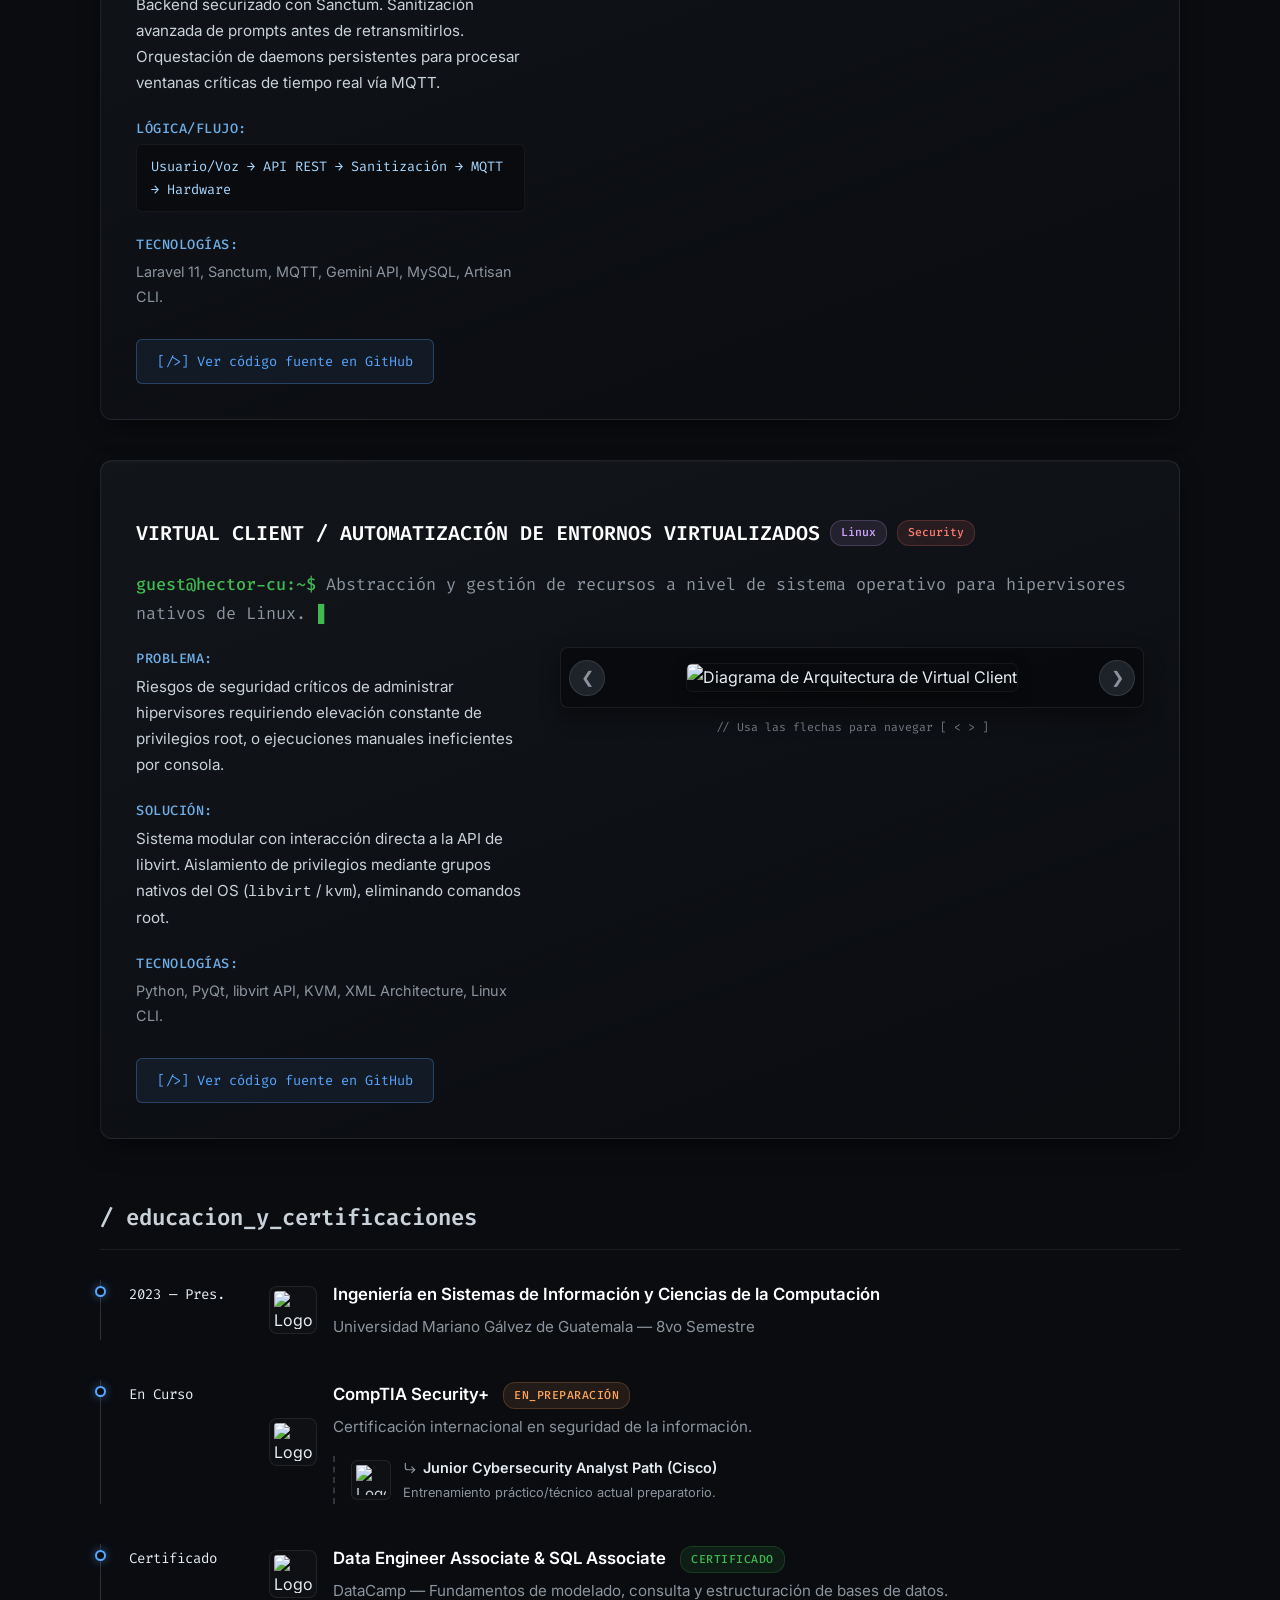
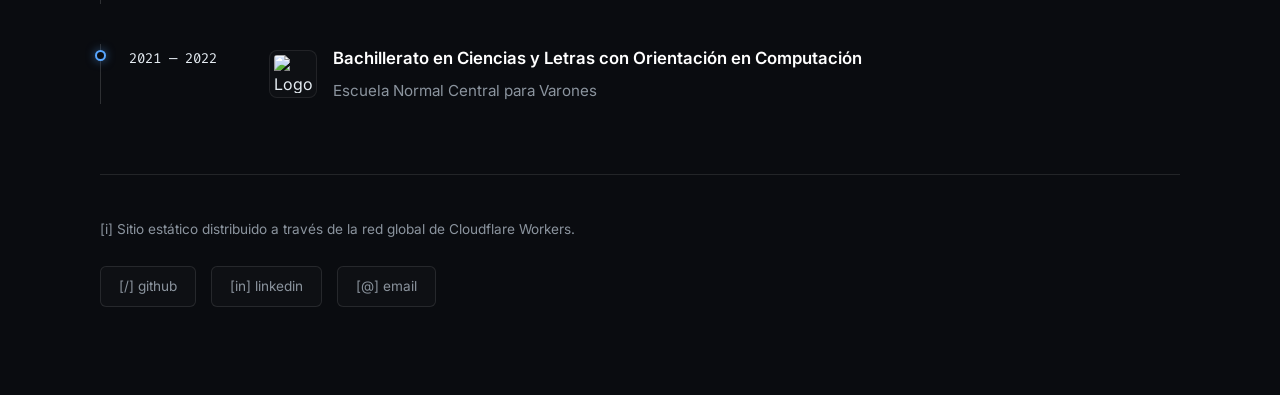
==== commit 49fc5f23: "modificacion encabezados" ====
--- a/files/index.html
+++ b/files/index.html
@@ -12,7 +12,7 @@
     <meta property="og:title" content="Hector Cu | Systems & Infrastructure" />
     <meta
       property="og:description"
-      content="Ingeniero de Sistemas enfocado en arquitectura cloud, observabilidad y ciberseguridad. 3 sistemas en producción sobre GCP, libvirt y Laravel."
+      content="Ingeniero de Sistemas enfocado en arquitectura cloud, observabilidad y ciberseguridad. 2 POcS on demand sobre GCP, libvirt y Laravel."
     />
     <meta
       property="og:url"
@@ -171,7 +171,7 @@
             <p class="subtitle">
               Infrestructura base diseñada para evolucionar hacia un entorno de alta disponibilidad, simulación de
               entornos empresariales y alojamiento de servicios críticos.
-              <em>(Fase Actual: Diseño y Arquitectura de Red)</em>
+              
             </p>
 
             <div class="homelab-container">
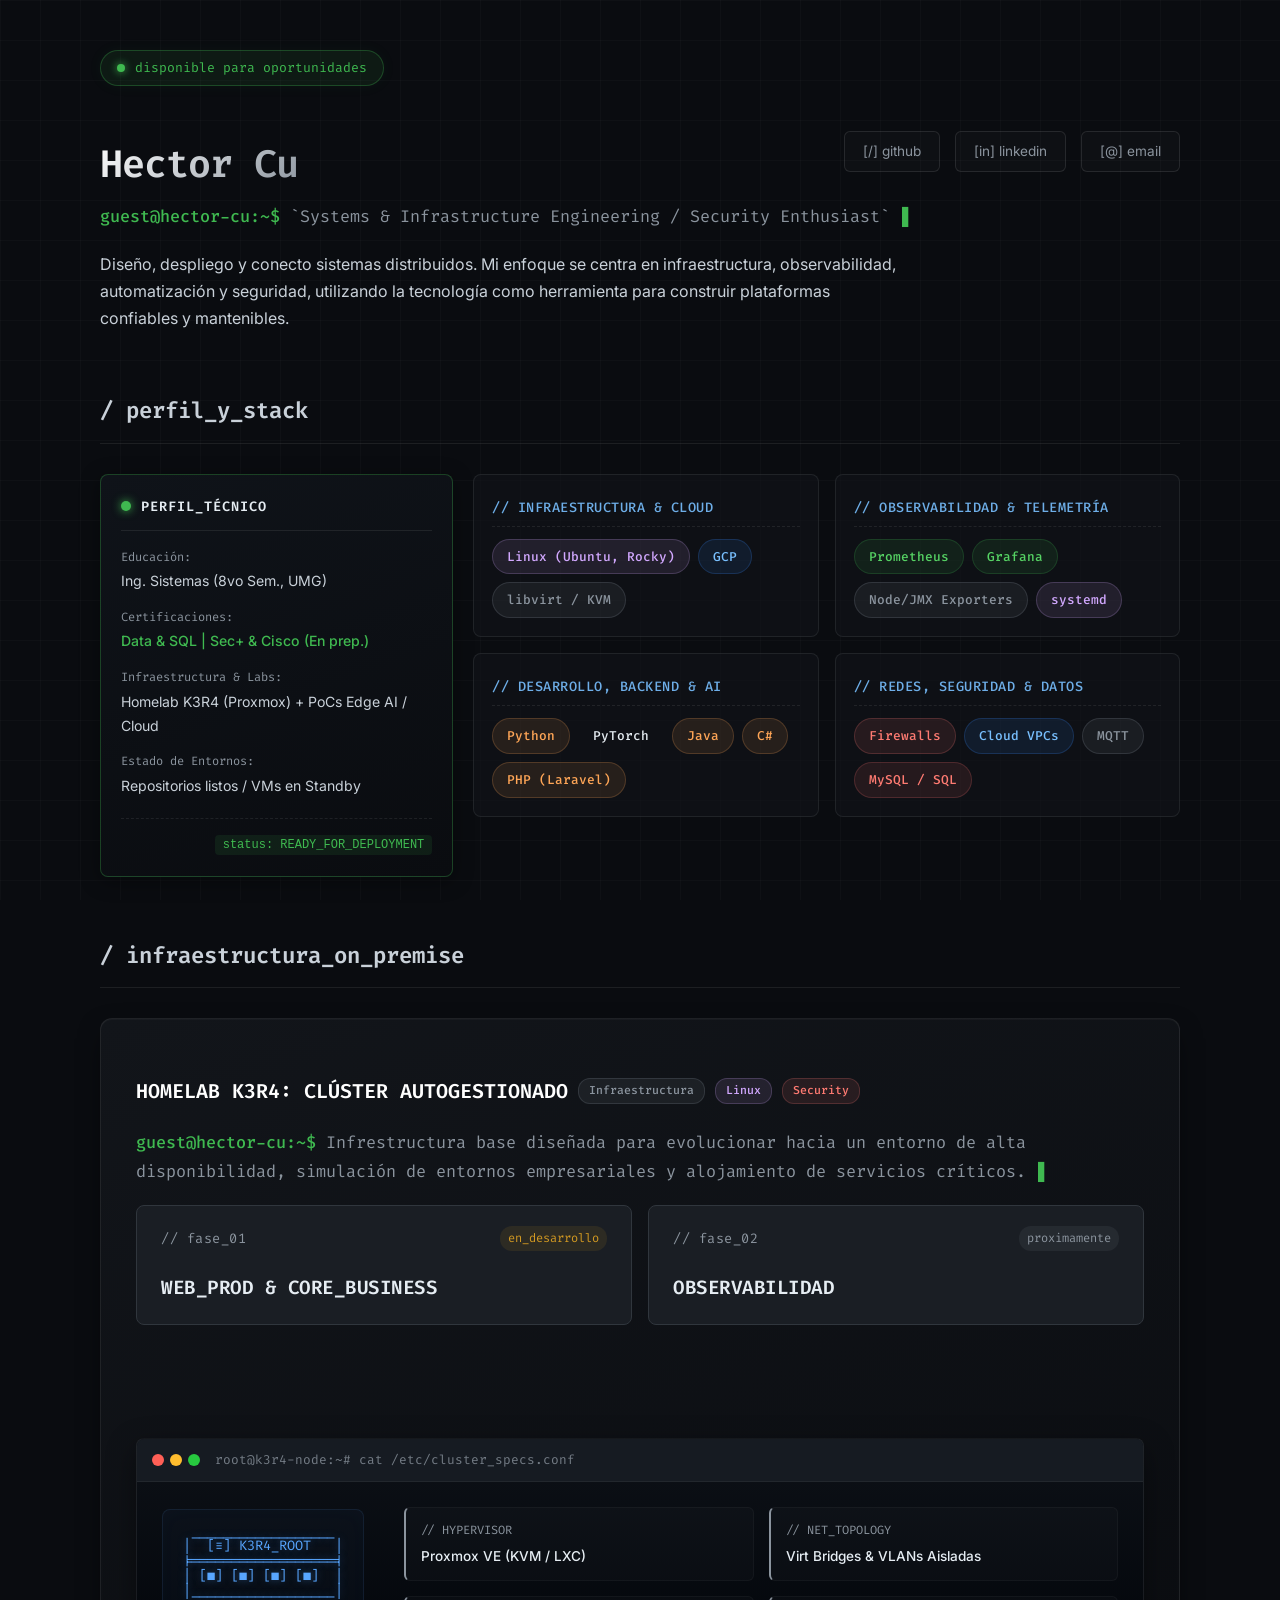
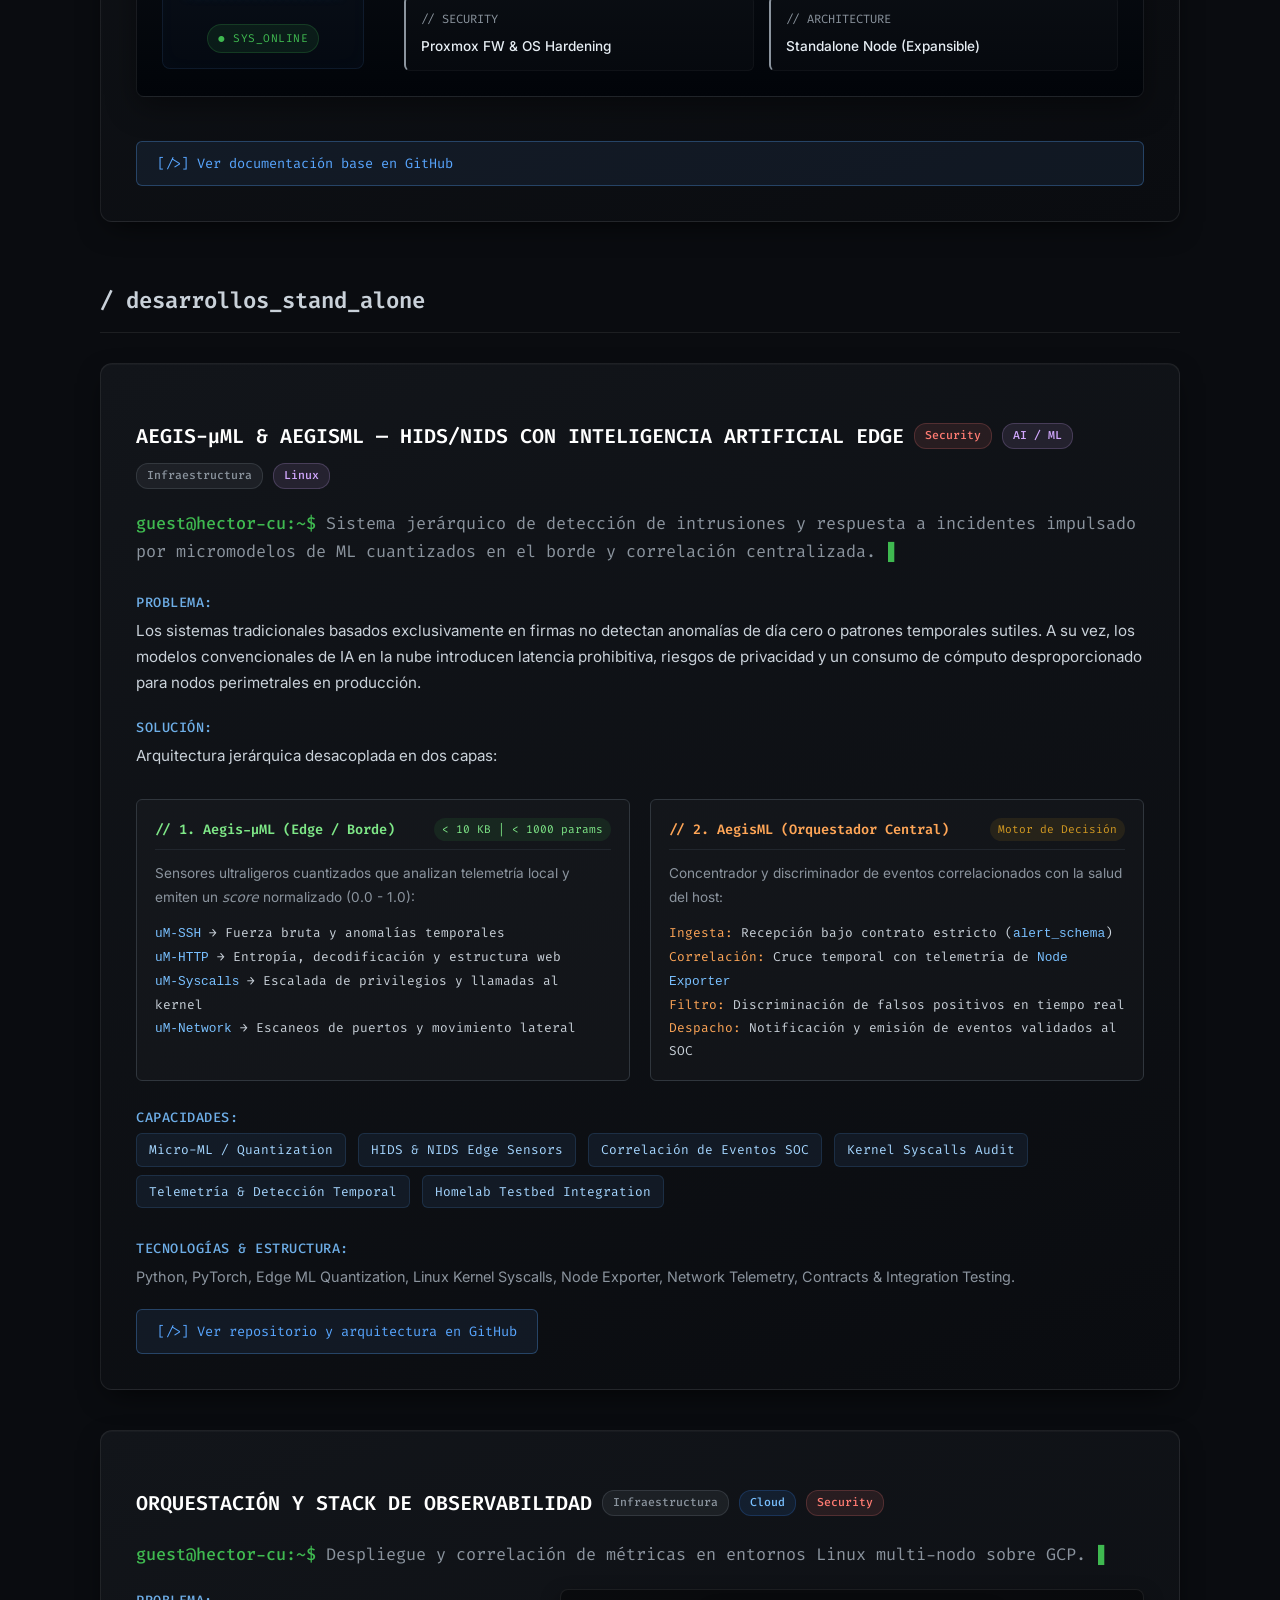
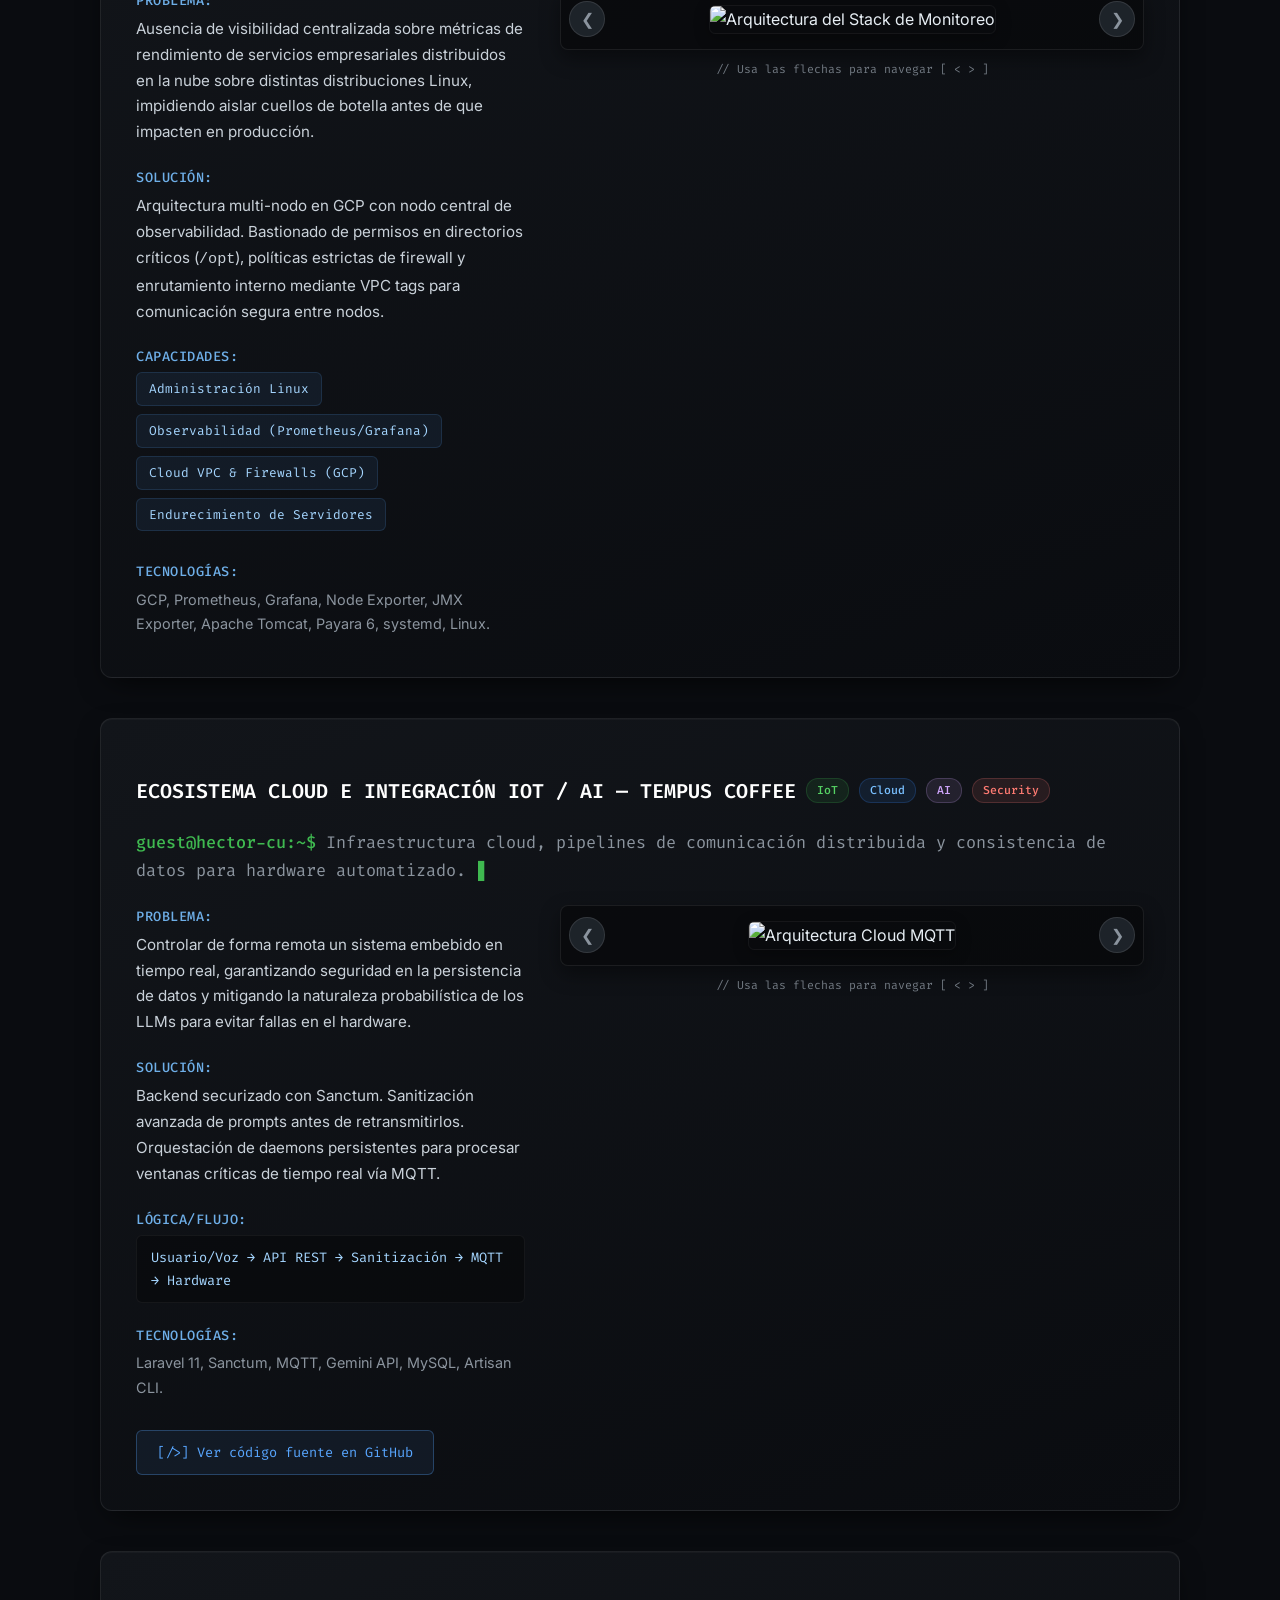
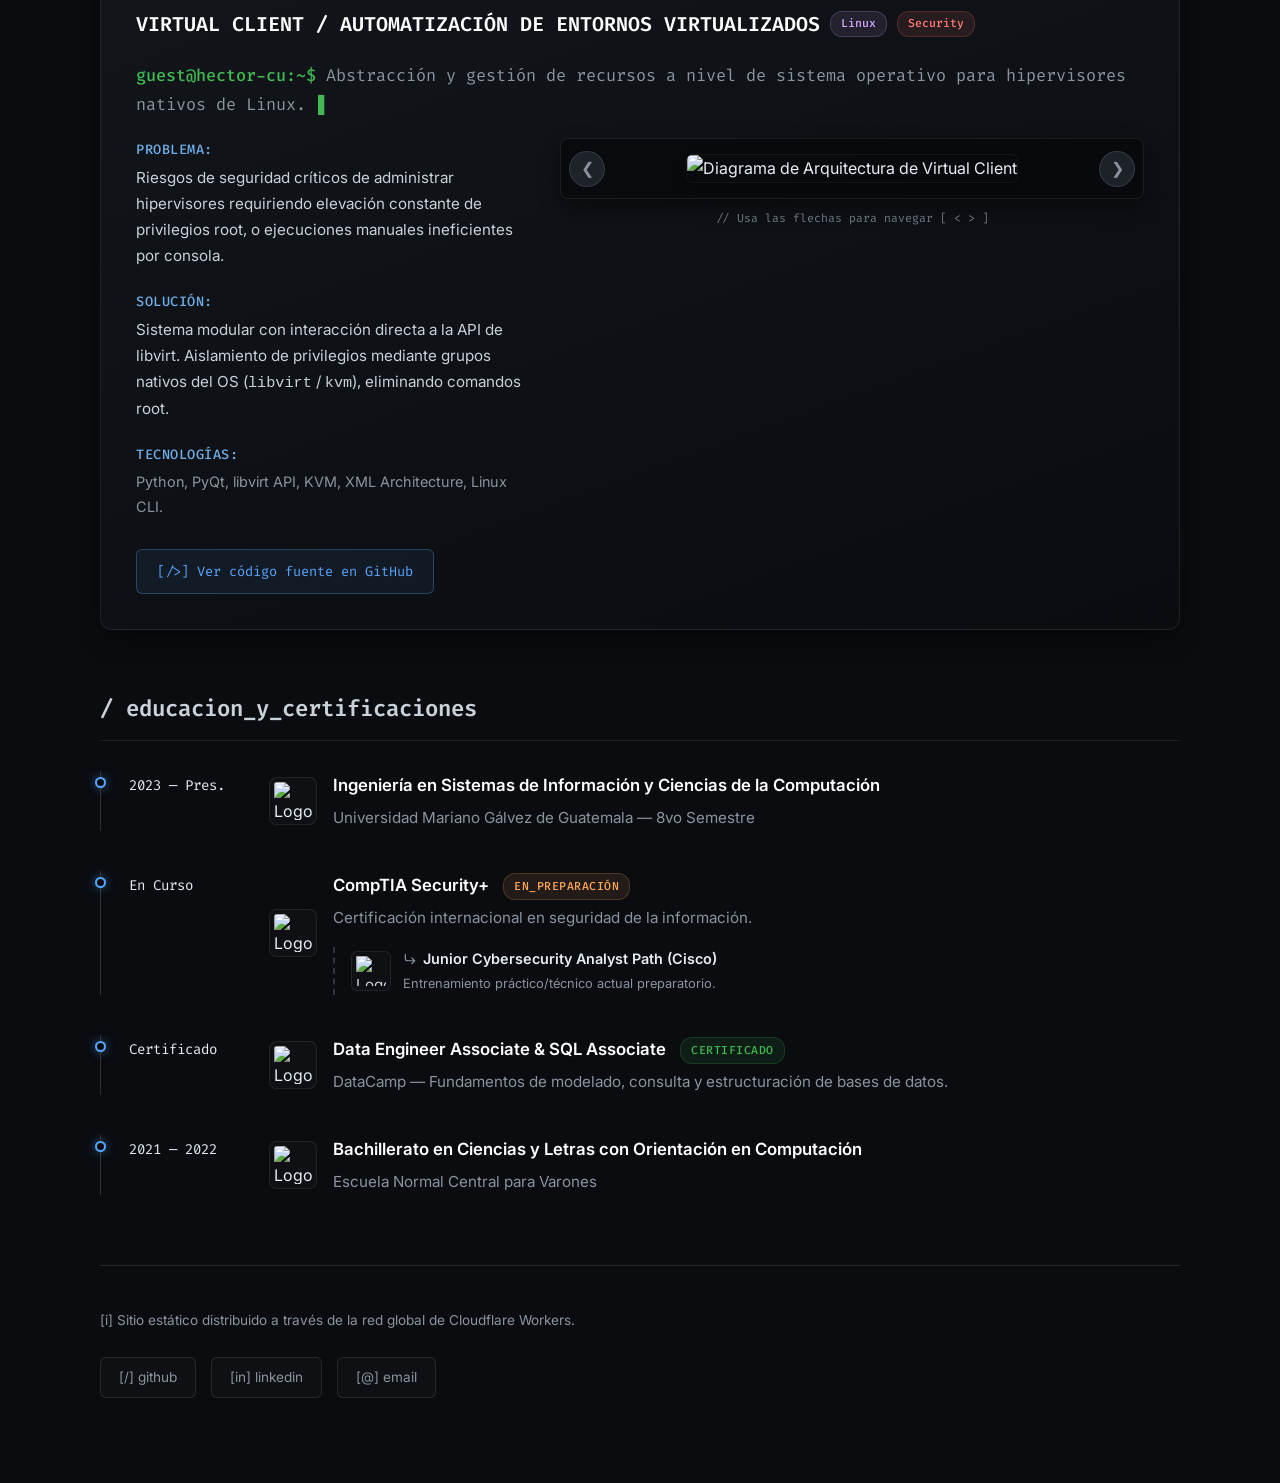
==== commit e190313d: "cambio de concepto homelab" ====
--- a/files/index.html
+++ b/files/index.html
@@ -12,7 +12,7 @@
     <meta property="og:title" content="Hector Cu | Systems & Infrastructure" />
     <meta
       property="og:description"
-      content="Ingeniero de Sistemas enfocado en arquitectura cloud, observabilidad y ciberseguridad. 2 POcS on demand sobre GCP, libvirt y Laravel."
+      content="Ingeniero de Sistemas enfocado en infraestructura, observabilidad, ciberseguridad y Edge AI. Homelab Proxmox VE y PoCs en producción."
     />
     <meta
       property="og:url"
@@ -87,7 +87,7 @@
 
               <div class="status-item">
                 <span class="item-label">Infraestructura & Labs:</span>
-                <span class="item-value">Homelab K3R4 (Fase 1) + 2 PoCs On-Demand</span>
+                <span class="item-value">Homelab K3R4 (Proxmox) + PoCs Edge AI / Cloud</span>
               </div>
 
               <div class="status-item">
@@ -128,10 +128,11 @@
 
             <div class="stack-category-card">
               <div class="category-header">
-                <span class="meta-label">// Desarrollo & Backend</span>
+                <span class="meta-label">// Desarrollo, Backend & AI</span>
               </div>
               <div class="tech-stack-container">
                 <span class="tech-badge badge-lang">Python</span>
+                <span class="tech-badge badge-ai">PyTorch</span>
                 <span class="tech-badge badge-lang">Java</span>
                 <span class="tech-badge badge-lang">C#</span>
                 <span class="tech-badge badge-lang">PHP (Laravel)</span>
@@ -177,38 +178,29 @@
             <div class="homelab-container">
               <!-- GRID DE TARJETAS INICIALES -->
               <div class="homelab-grid">
-                <!-- Fase 1: Dev_Web -->
+                <!-- Fase 1: Web_Prod & Business_Sys -->
                 <div class="node-card" data-target="detail-01">
                   <div class="card-header">
                     <span class="phase-label">// fase_01</span>
                     <span class="node-status pending">en_desarrollo</span>
                   </div>
-                  <h4 class="node-title">Dev_Web</h4>
-                </div>
-
-                <!-- Fase 2: Sandbox_IA -->
-                 <div class="node-card" data-target="detail-02">
+                  <h4 class="node-title">Web_Prod & Core_Business</h4>
+                </div>
+
+                <!-- Fase 2: Observabilidad -->
+                <div class="node-card" data-target="detail-02">
                   <div class="card-header">
                     <span class="phase-label">// fase_02</span>
                     <span class="node-status not-started">proximamente</span>
                   </div>
-                  <h4 class="node-title">Sandbox_IA</h4>
-                </div>
-
-                <!-- Fase 3: Observabilidad -->
-                <div class="node-card" data-target="detail-03">
-                  <div class="card-header">
-                    <span class="phase-label">// fase_03</span>
-                    <span class="node-status not-started">proximamente</span>
-                  </div>
                   <h4 class="node-title">Observabilidad</h4>
                 </div>
-              </div> <!-- ESTE DIV CIERRA EL GRID (Ahora sí incluye las 3) -->
+              </div> <!-- CIERRA EL GRID (2 fases activas) -->
 
               <!-- PANELES DE DETALLE A ANCHO COMPLETO -->
               <div class="details-wrapper">
                 
-                <!-- Detalles Fase 1: Dev_Web -->
+                <!-- Detalles Fase 1: Web_Prod & Core_Business -->
                 <div id="detail-01" class="full-width-detail">
                   <div class="detail-top-right">
                     <span class="node-status status">Fase de desarrollo </span>
@@ -217,16 +209,21 @@
                     <div class="detail-text-col">
                       <p class="meta-content desc-text">
                         <strong>Descripción:</strong> Entorno de despliegue para
-                        aplicaciones web (staging/producción local) enfocado en
-                        estabilidad.
+                        servicios web y aplicaciones de negocio críticas. Aloja el
+                        servidor web del portafolio y el sistema central de inventario
+                        comercial (control de compras, ventas, stock e informes) con
+                        backend e inferencia de IA en PyTorch integrada.
                       </p>
                       <p class="meta-content" style="margin-top: 15px">
-                        <strong>Objetivos:</strong> Simular el entorno de
-                        despliegue para páginas y aplicaciones web.
+                        <strong>Objetivos:</strong> Alojamiento de servicios en producción,
+                        aislamiento de cargas mediante contenedores LXC, publicación segura sin abrir puertos
+                        y ejecución de inferencia de IA local para apoyo a la toma de decisiones.
                       </p>
                       <div class="meta-content" style="margin-top: 25px">
                         <span class="tech-stack">LXC</span>
                         <span class="tech-stack">Nginx</span>
+                        <span class="tech-stack">PyTorch</span>
+                        <span class="tech-stack">SQL / DB</span>
                         <span class="tech-stack">Cloudflare Tunnels</span>
                       </div>
                     </div>
@@ -239,38 +236,8 @@
                   </div>
                 </div>
 
-                <!-- Detalles Fase 2: Sandbox_IA -->
-                 <div id="detail-02" class="full-width-detail">
-                  <div class="detail-top-right">
-                    <span class="node-status not-started">Próximamente</span>
-                  </div>
-
-                  <div class="detail-content-grid">
-                    <div class="detail-text-col">
-                      <p class="meta-content desc-text">
-                        <strong>Descripción:</strong> Entorno aislado
-                        (air-gapped/VLAN separada) para experimentación y
-                        despliegue de modelos LLM locales.
-                      </p>
-                      <p class="meta-content" style="margin-top: 15px">
-                        <strong>Objetivos:</strong> Alojar servicios de IA sin
-                        exposición externa garantizando privacidad de datos.
-                      </p>
-                      <div class="meta-content" style="margin-top: 25px">
-                        <span class="tech-stack">CUDA</span>
-                        <span class="tech-stack">Ollama</span>
-                      </div>
-                    </div>
-                    <div class="detail-diagram-col">
-                      <div class="node-diagram">
-                        <span>[ PRÓXIMAMENTE: DIAGRAMA E INFORMACIÓN DEL SANDBOX IA ]</span>
-                      </div>
-                    </div>
-                  </div>
-                </div>
-
-                <!-- Detalles Fase 3: Observabilidad -->
-                <div id="detail-03" class="full-width-detail">
+                <!-- Detalles Fase 2: Observabilidad -->
+                <div id="detail-02" class="full-width-detail">
                   <div class="detail-top-right">
                     <span class="node-status not-started">Próximamente</span>
                   </div>
@@ -284,16 +251,17 @@
                       </p>
                       <p class="meta-content" style="margin-top: 15px">
                         <strong>Objetivos:</strong> Monitoreo proactivo,
-                        recolección de métricas y visualización de logs.
+                        recolección de métricas y visualización de logs de servicios y modelos en producción.
                       </p>
                       <div class="meta-content" style="margin-top: 25px">
                         <span class="tech-stack">Prometheus</span>
                         <span class="tech-stack">Grafana</span>
+                        <span class="tech-stack">Node Exporter</span>
                       </div>
                     </div>
                     <div class="detail-diagram-col">
                       <div class="node-diagram">
-                        <span>[ PRÓXIMAMENTE: DIAGRAMA E INFORMACIÓN DEL STACK ]</span>
+                        <span>[ PRÓXIMAMENTE: DIAGRAMA E INFORMACIÓN DEL STACK DE OBSERVABILIDAD ]</span>
                       </div>
                     </div>
                   </div>
@@ -368,6 +336,105 @@
         <section id="proyectos" aria-labelledby="title-proyectos">
           <h2 id="title-proyectos">/ desarrollos_stand_alone</h2>
 
+          <!-- PROYECTO: AEGIS-µML & AEGISML -->
+          <article class="project-card">
+            <h3 class="project-title">
+              AEGIS-µML & AEGISML — HIDS/NIDS CON INTELIGENCIA ARTIFICIAL EDGE
+              <span class="tag tag-sec">Security</span>
+              <span class="tag tag-ai">AI / ML</span>
+              <span class="tag tag-infra">Infraestructura</span>
+              <span class="tag tag-linux">Linux</span>
+            </h3>
+            <p class="subtitle" style="margin-bottom: 25px">
+              Sistema jerárquico de detección de intrusiones y respuesta a incidentes impulsado por micromodelos de ML cuantizados en el borde y correlación centralizada.
+            </p>
+
+            <div class="project-info" style="margin-bottom: 25px;">
+              <div class="project-section">
+                <span class="meta-label">Problema:</span>
+                <p class="meta-content">
+                  Los sistemas tradicionales basados exclusivamente en firmas no detectan anomalías de día cero o patrones temporales sutiles. A su vez, los modelos convencionales de IA en la nube introducen latencia prohibitiva, riesgos de privacidad y un consumo de cómputo desproporcionado para nodos perimetrales en producción.
+                </p>
+              </div>
+
+              <div class="project-section">
+                <span class="meta-label">Solución:</span>
+                <p class="meta-content">
+                  Arquitectura jerárquica desacoplada en dos capas:
+                </p>
+              </div>
+            </div>
+
+            <!-- Panel de arquitectura con dos columnas equilibradas -->
+            <div style="display: grid; grid-template-columns: repeat(auto-fit, minmax(320px, 1fr)); gap: 20px; margin-bottom: 25px;">
+              
+              <!-- Tarjeta 1: Edge Sensors -->
+              <div style="background: rgba(255, 255, 255, 0.02); border: 1px solid #30363d; border-radius: 6px; padding: 18px;">
+                <div style="display: flex; justify-content: space-between; align-items: center; margin-bottom: 12px; border-bottom: 1px solid #21262d; padding-bottom: 8px;">
+                  <span style="color: #7ee787; font-family: 'Fira Code', monospace; font-size: 0.85rem; font-weight: 600;">// 1. Aegis-µML (Edge / Borde)</span>
+                  <span class="node-status" style="color: #7ee787; border-color: rgba(63, 185, 80, 0.3); font-size: 0.7rem;">&lt; 10 KB | &lt; 1000 params</span>
+                </div>
+                <p class="meta-content" style="font-size: 0.85rem; margin-bottom: 12px; color: #8b949e;">
+                  Sensores ultraligeros cuantizados que analizan telemetría local y emiten un <em>score</em> normalizado (0.0 - 1.0):
+                </p>
+                <ul style="list-style: none; padding: 0; margin: 0; font-family: 'Fira Code', monospace; font-size: 0.8rem; line-height: 1.8;">
+                  <li><code style="color: #79c0ff;">uM-SSH</code> <span style="color: #c9d1d9;">→ Fuerza bruta y anomalías temporales</span></li>
+                  <li><code style="color: #79c0ff;">uM-HTTP</code> <span style="color: #c9d1d9;">→ Entropía, decodificación y estructura web</span></li>
+                  <li><code style="color: #79c0ff;">uM-Syscalls</code> <span style="color: #c9d1d9;">→ Escalada de privilegios y llamadas al kernel</span></li>
+                  <li><code style="color: #79c0ff;">uM-Network</code> <span style="color: #c9d1d9;">→ Escaneos de puertos y movimiento lateral</span></li>
+                </ul>
+              </div>
+
+              <!-- Tarjeta 2: Central Engine -->
+              <div style="background: rgba(255, 255, 255, 0.02); border: 1px solid #30363d; border-radius: 6px; padding: 18px;">
+                <div style="display: flex; justify-content: space-between; align-items: center; margin-bottom: 12px; border-bottom: 1px solid #21262d; padding-bottom: 8px;">
+                  <span style="color: #ffa657; font-family: 'Fira Code', monospace; font-size: 0.85rem; font-weight: 600;">// 2. AegisML (Orquestador Central)</span>
+                  <span class="node-status pending" style="font-size: 0.7rem;">Motor de Decisión</span>
+                </div>
+                <p class="meta-content" style="font-size: 0.85rem; margin-bottom: 12px; color: #8b949e;">
+                  Concentrador y discriminador de eventos correlacionados con la salud del host:
+                </p>
+                <ul style="list-style: none; padding: 0; margin: 0; font-family: 'Fira Code', monospace; font-size: 0.8rem; line-height: 1.8;">
+                  <li><span style="color: #ffa657;">Ingesta:</span> <span style="color: #c9d1d9;">Recepción bajo contrato estricto (<code style="color: #79c0ff;">alert_schema</code>)</span></li>
+                  <li><span style="color: #ffa657;">Correlación:</span> <span style="color: #c9d1d9;">Cruce temporal con telemetría de <code style="color: #79c0ff;">Node Exporter</code></span></li>
+                  <li><span style="color: #ffa657;">Filtro:</span> <span style="color: #c9d1d9;">Discriminación de falsos positivos en tiempo real</span></li>
+                  <li><span style="color: #ffa657;">Despacho:</span> <span style="color: #c9d1d9;">Notificación y emisión de eventos validados al SOC</span></li>
+                </ul>
+              </div>
+
+            </div>
+
+            <!-- Capacidades y Tecnologías en ancho completo organizado -->
+            <div class="project-info">
+              <div class="project-section">
+                <span class="meta-label">Capacidades:</span>
+                <div class="meta-content">
+                  <span class="tech-stack">Micro-ML / Quantization</span>
+                  <span class="tech-stack">HIDS & NIDS Edge Sensors</span>
+                  <span class="tech-stack">Correlación de Eventos SOC</span>
+                  <span class="tech-stack">Kernel Syscalls Audit</span>
+                  <span class="tech-stack">Telemetría & Detección Temporal</span>
+                  <span class="tech-stack">Homelab Testbed Integration</span>
+                </div>
+              </div>
+
+              <div class="project-section">
+                <span class="meta-label">Tecnologías & Estructura:</span>
+                <p class="meta-content tech-list">
+                  Python, PyTorch, Edge ML Quantization, Linux Kernel Syscalls, Node Exporter, Network Telemetry, Contracts & Integration Testing.
+                </p>
+              </div>
+            </div>
+
+            <a
+              href="https://github.com/k3r44"
+              target="_blank"
+              class="btn-github"
+              style="margin-top: 15px; display: inline-block"
+              >[/>] Ver repositorio y arquitectura en GitHub</a
+            >
+          </article>
+
           <article class="project-card">
             <h3 class="project-title">
               ORQUESTACIÓN Y STACK DE OBSERVABILIDAD
